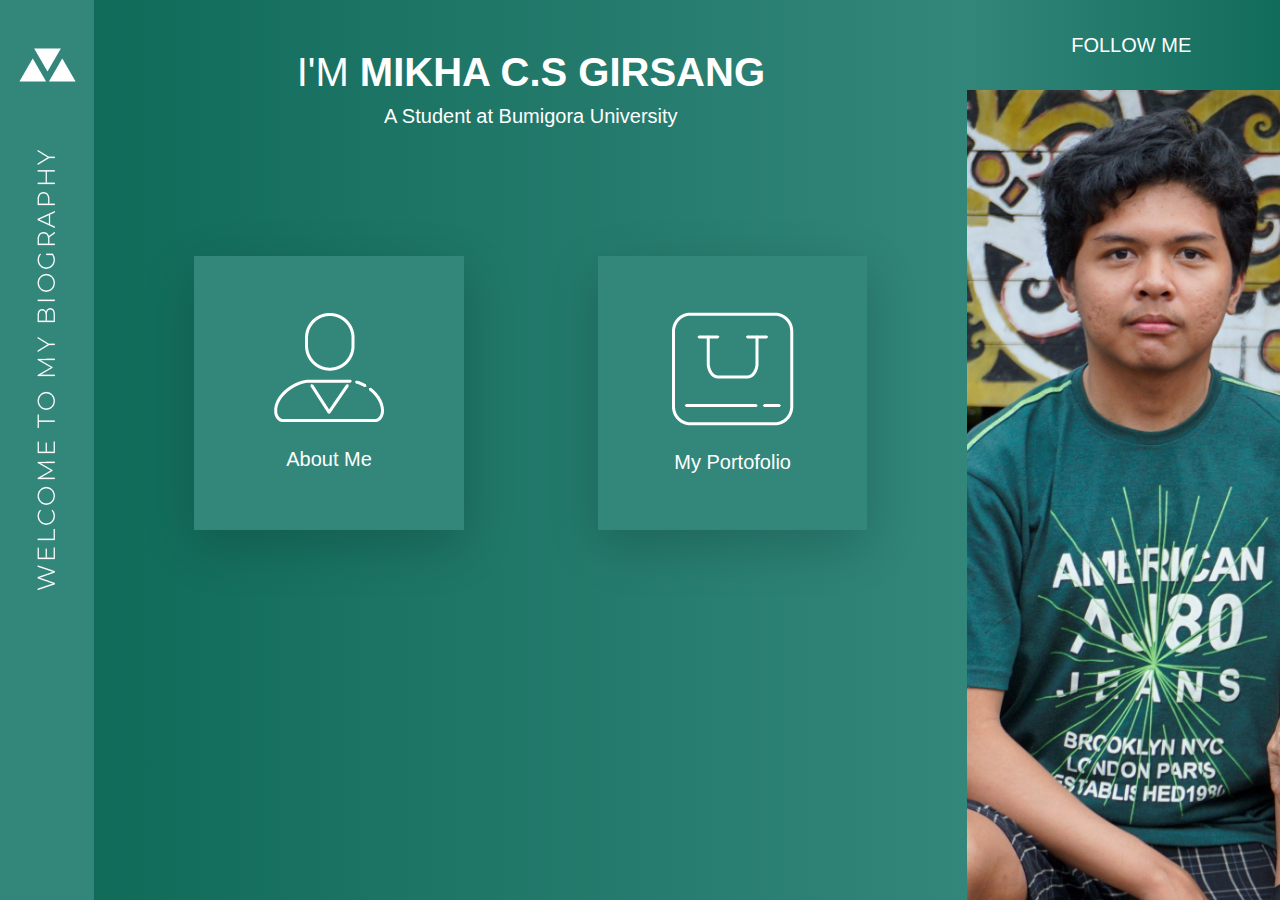
==== index.html @ 42204ad2 "file web" ====
<!DOCTYPE html>
<html lang="en">
<head>
    <meta charset="UTF-8">
    <title>Landing Page</title>
    <link rel="stylesheet" href="assets/css/bootstrap.min.css">
    <link rel="stylesheet" href="style.css">
</head>
<body>
    <main>
        <div class="row text-white containerdiv">
            <div class="col-1 welcome text-center shadow-lg">
                <img src="./images/icon/4Asset%202.png" class="pt-5 pl-3" alt="">
                <img src="./images/icon/Asset%206.png" class="mt-3 pt-5 pl-3" alt="">
            </div>
            <div class="col-8 text-center p-5 background">
                <h1>
                    I'M <b>MIKHA C.S GIRSANG</b>
                </h1>
                <h3 class="subtitle">
                    A Student at Bumigora University
                </h3>
                <br>
                <div class="row pt-5 mt-5">
                    <div class="col-lg-4 menubtn pt-2 shadow-lg container-fluid">
                        <a href="about.html" class="text-white"><div class="alignbtn p-5">
                            <img src="./images/icon/Asset%202.png" class="mb-4" alt="">
                            <br>
                            <h3 class="menutext">
                                About Me
                            </h3>
                        </div>
                        </a>
                    </div>
                    <div class="col-lg-4 menubtn pt-2 shadow-lg container-fluid">
                        <a href="portofolio.html" class="text-white"><div class="alignbtn p-5">
                            <img src="./images/icon/Asset%201.png" class="mb-4" alt="">
                            <br>
                            <h3 class="menutext">
                                My Portofolio
                            </h3>
                        </div>
                            <a/>
                    </div>
                </div>
            </div>
            <div class="col-3 container-fluid px-0 parentcontainerprofilepic" style="position: relative">
                <div class="position-absolute follow text-center" style="font-size: 20px">
                    FOLLOW ME
                </div>
                <div class="innerdivpic text-center">
                    <a href="https://github.com/MikhaGirsang" target="_blank"><img src="./images/icon/Github.png" class="icon m-3" alt=""></a>
                    <a href="http://mikhagirsang.my.id/" target="_blank"><img src="./images/icon/Web.png" class="icon m-3" alt=""></a>
                    <a href="https://www.instagram.com/mikha_girsang/" target="_blank"><img src="./images/icon/Instagram.png" class="icon m-3" alt=""></a>
                </div>
                <img src="./images/profilepic3.JPG" class="img-fluid profilepic" alt="">
            </div>
        </div>
    </main>
    <footer>

    </footer>

<script src="https://code.jquery.com/jquery-3.5.1.slim.min.js" integrity="sha384-DfXdz2htPH0lsSSs5nCTpuj/zy4C+OGpamoFVy38MVBnE+IbbVYUew+OrCXaRkfj" crossorigin="anonymous"></script>
<script src="https://cdn.jsdelivr.net/npm/bootstrap@4.5.3/dist/js/bootstrap.bundle.min.js" integrity="sha384-ho+j7jyWK8fNQe+A12Hb8AhRq26LrZ/JpcUGGOn+Y7RsweNrtN/tE3MoK7ZeZDyx" crossorigin="anonymous"></script>

</body>
</html>
---- style.css ----
body, html{
    padding: 0;
    margin: 0;
    font-family: Montserrat, sans-serif;
    height: 100vh;
    width: 100vw;
    background-image: linear-gradient(to left, #32867a, #106b59);
}

.containerdiv{
    height: 100vh;
}

.welcome{
    background-color: #32867a;
}

.subtitle{
    font-size: 20px;
    font-style: normal;
}

.background{
    background-image: linear-gradient(to left, #32867a, #106b59);
}

.menubtn{
    background-color: #32867a;
    transition: 0.3s;
}

.menubtn:hover{
    background-color: #2ecc71;
}

.alignbtn{
    vertical-align: center;
}

.parentcontainerprofilepic{
    max-height: 100%;
    max-width: 100%;
}

.profilepic{
    object-fit: cover;
    height: 100vh;
}

.innerdivpic{
    opacity: 0;
    position: absolute;
    height: 100%;
    width: 100%;
    transition: 0.3s;
    display: inline-flex;
    justify-content: center;
    align-items: center;
}

.innerdivpic:hover{
    opacity: 50%;
    background-color: #000000;
    position: absolute;
    height: 100%;
    width: 100%;
}

.menutext{
    font-size: 20px;
}

.icon{
    width: 50px;
}

.follow{
    background-image: linear-gradient(to right, #32867a, #106b59);
    width: 100%;
    height: 10%;
    display: inline-flex;
    justify-content: center;
    align-items: center;
}

.desc{
    display: block;
    justify-content: center;
    align-items: center;
}

.judulpendidikan{
    font-size: 20px;
}

.namasekolah{
    font-size: 15px;
}

.namalokasi{
    font-size: 12px;
}
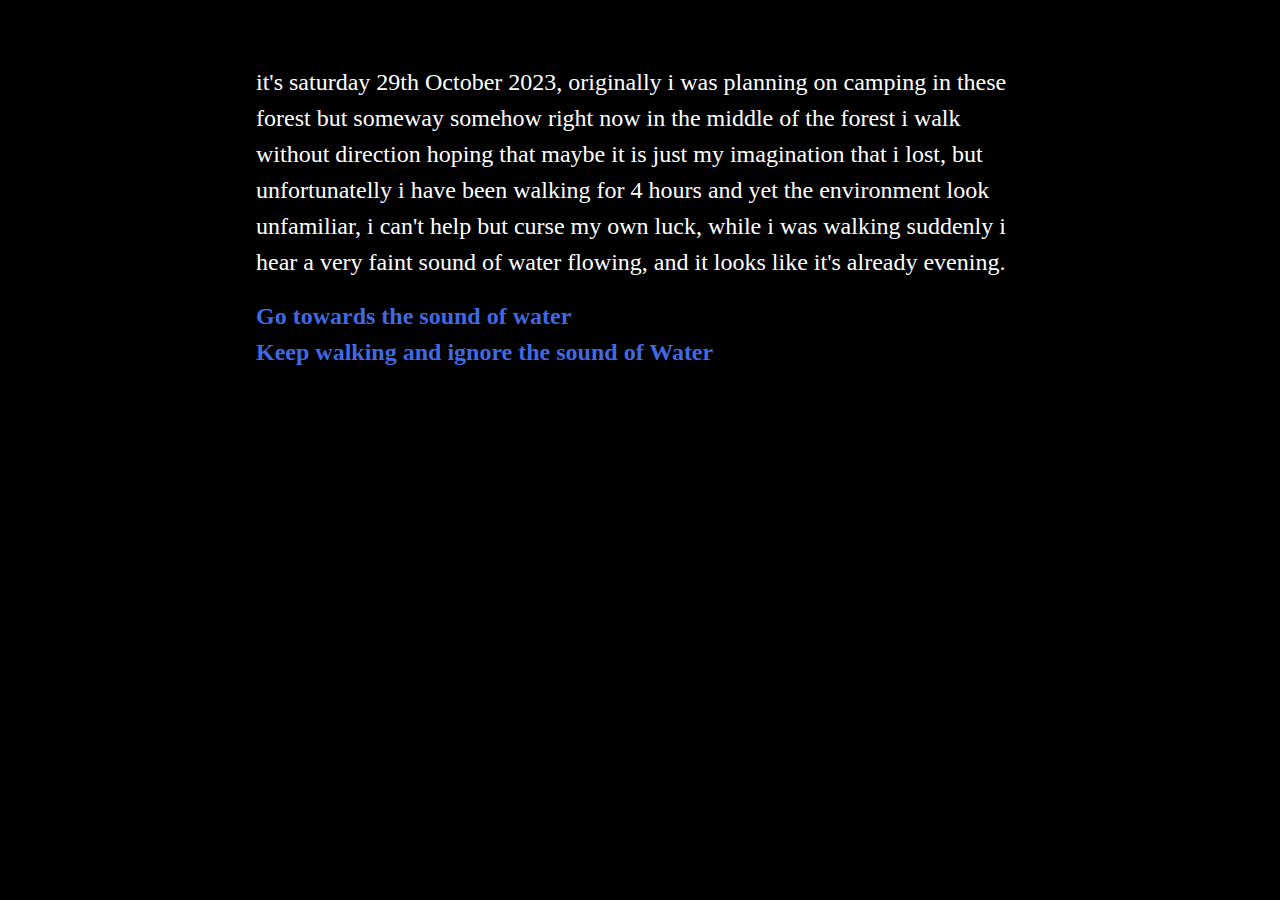
==== commit 7487f3d8: "Update index.html" ====
--- a/index.html
+++ b/index.html
@@ -1,68 +1,62 @@
 <!DOCTYPE html>
-<html lang="en">
+<html>
 <head>
-    <meta charset="UTF-8">
-    <title>Landing Page</title>
-    <link rel="stylesheet" href="assets/css/bootstrap.min.css">
-    <link rel="stylesheet" href="style.css">
+<meta charset="utf-8">
+<meta content="width=device-width, initial-scale=1" name="viewport">
+<title>Story Test 1</title>
+<style title="Twine CSS">@keyframes appear{0%{opacity:0}to{opacity:1}}@keyframes fade-in-out{0%,to{opacity:0}50%{opacity:1}}@keyframes rumble{25%{top:-0.1em}75%{top:0.1em}0%,to{top:0px}}@keyframes shudder{25%{left:0.1em}75%{left:-0.1em}0%,to{left:0px}}@keyframes buoy{25%{top:0.25em}75%{top:-0.25em}0%,to{top:0px}}@keyframes sway{25%{left:0.25em}75%{left:-0.25em}0%,to{left:0px}}@keyframes pulse{0%{transform:scale(0, 0)}20%{transform:scale(1.2, 1.2)}40%{transform:scale(0.9, 0.9)}60%{transform:scale(1.05, 1.05)}80%{transform:scale(0.925, 0.925)}to{transform:scale(1, 1)}}@keyframes zoom-in{0%{transform:scale(0, 0)}to{transform:scale(1, 1)}}@keyframes shudder-in{0%, to{transform:translateX(0em)}5%, 25%, 45%{transform:translateX(-1em)}15%, 35%, 55%{transform:translateX(1em)}65%{transform:translateX(-0.6em)}75%{transform:translateX(0.6em)}85%{transform:translateX(-0.2em)}95%{transform:translateX(0.2em)}}@keyframes rumble-in{0%, to{transform:translateY(0em)}5%, 25%, 45%{transform:translateY(-1em)}15%, 35%, 55%{transform:translateY(1em)}65%{transform:translateY(-0.6em)}75%{transform:translateY(0.6em)}85%{transform:translateY(-0.2em)}95%{transform:translateY(0.2em)}}@keyframes fidget{0%, 8.1%, 82.1%, 31.1%, 38.1%, 44.1%, 40.1%, 47.1%, 74.1%, 16.1%, 27.1%, 72.1%, 24.1%, 95.1%, 6.1%, 36.1%, 20.1%, 4.1%, 91.1%, 14.1%, 87.1%, to{left:0px;top:0px}8%, 82%, 31%, 38%, 44%{left:-1px}40%, 47%, 74%, 16%, 27%{left:1px}72%, 24%, 95%, 6%, 36%{top:-1px}20%, 4%, 91%, 14%, 87%{top:1px}}@keyframes slide-right{0%{transform:translateX(-100vw)}}@keyframes slide-left{0%{transform:translateX(100vw)}}@keyframes slide-up{0%{transform:translateY(100vh)}}@keyframes slide-down{0%{transform:translateY(-100vh)}}@keyframes fade-right{0%{opacity:0;transform:translateX(-1em)}to{opacity:1}}@keyframes fade-left{0%{opacity:0;transform:translateX(1em)}to{opacity:1}}@keyframes fade-up{0%{opacity:0;transform:translateY(1em)}to{opacity:1}}@keyframes fade-down{0%{opacity:0;transform:translateY(-1em)}to{opacity:1}}@keyframes flicker{0%,29%,31%,63%,65%,77%,79%,86%,88%,91%,93%{opacity:0}30%{opacity:0.2}64%{opacity:0.4}78%{opacity:0.6}87%{opacity:0.8}92%, to{opacity:1}}@keyframes blur{0%{filter:blur(2rem);opacity:0}25%{opacity:1}to{filter:blur(0rem);opacity:1}}.dom-debug-mode tw-story,.dom-debug-mode tw-passage,.dom-debug-mode tw-sidebar,.dom-debug-mode tw-include,.dom-debug-mode tw-hook,.dom-debug-mode tw-expression,.dom-debug-mode tw-link,.dom-debug-mode tw-dialog,.dom-debug-mode tw-columns,.dom-debug-mode tw-column,.dom-debug-mode tw-align{outline:1px solid #f5a3da;min-height:32px;display:block !important}.dom-debug-mode tw-story::before,.dom-debug-mode tw-passage::before,.dom-debug-mode tw-sidebar::before,.dom-debug-mode tw-include::before,.dom-debug-mode tw-hook::before,.dom-debug-mode tw-expression::before,.dom-debug-mode tw-link::before,.dom-debug-mode tw-dialog::before,.dom-debug-mode tw-columns::before,.dom-debug-mode tw-column::before,.dom-debug-mode tw-align::before{position:absolute;top:0;left:0;height:16px;background-color:#f5a3da;color:black;font-size:16px;font-weight:normal;font-style:normal;font-family:monospace;display:inline-block;line-height:100%;white-space:pre;z-index:999997}.dom-debug-mode tw-story:hover,.dom-debug-mode tw-passage:hover,.dom-debug-mode tw-sidebar:hover,.dom-debug-mode tw-include:hover,.dom-debug-mode tw-hook:hover,.dom-debug-mode tw-expression:hover,.dom-debug-mode tw-link:hover,.dom-debug-mode tw-dialog:hover,.dom-debug-mode tw-columns:hover,.dom-debug-mode tw-column:hover,.dom-debug-mode tw-align:hover{outline:1px solid #fc9}.dom-debug-mode tw-story:hover::before,.dom-debug-mode tw-passage:hover::before,.dom-debug-mode tw-sidebar:hover::before,.dom-debug-mode tw-include:hover::before,.dom-debug-mode tw-hook:hover::before,.dom-debug-mode tw-expression:hover::before,.dom-debug-mode tw-link:hover::before,.dom-debug-mode tw-dialog:hover::before,.dom-debug-mode tw-columns:hover::before,.dom-debug-mode tw-column:hover::before,.dom-debug-mode tw-align:hover::before{background-color:#fc9;transition:background-color 1s}.dom-debug-mode tw-passage,.dom-debug-mode tw-include,.dom-debug-mode tw-hook,.dom-debug-mode tw-expression,.dom-debug-mode tw-link,.dom-debug-mode tw-dialog,.dom-debug-mode tw-columns,.dom-debug-mode tw-column,.dom-debug-mode tw-align{padding:1em;margin:0}.dom-debug-mode tw-story::before{content:'<tw-story tags="' attr(tags) '">'}.dom-debug-mode tw-passage::before{top:-16px;content:'<tw-passage tags="' attr(tags) '">'}.dom-debug-mode tw-sidebar::before{top:-16px;content:"<tw-sidebar>"}.dom-debug-mode tw-hook::before{content:'<tw-hook name="' attr(name) '">'}.dom-debug-mode tw-expression::before{content:'<tw-expression name="' attr(name) '">'}.dom-debug-mode tw-link::before{content:'<tw-link name="' attr(name) '">'}.dom-debug-mode tw-dialog::before{content:"<tw-dialog>"}.dom-debug-mode tw-columns::before{content:"<tw-columns>"}.dom-debug-mode tw-column::before{content:"<tw-column>"}.dom-debug-mode tw-align::before{content:"<tw-align>"}.dom-debug-mode tw-include::before{content:'<tw-include type="' attr(type) '" title="' attr(title) '">'}.debug-mode tw-expression{display:inline-block !important}.debug-mode tw-expression[type=variable]::after{font-size:0.8rem;padding-left:0.2rem;padding-right:0.2rem;vertical-align:top;content:"$" attr(name)}.debug-mode tw-expression[type=tempVariable]::after{font-size:0.8rem;padding-left:0.2rem;padding-right:0.2rem;vertical-align:top;content:"_" attr(name)}.debug-mode tw-expression[return=boolean]{background-color:rgba(179,179,179,0.2)}.debug-mode tw-expression[return=array]{background-color:rgba(255,102,102,0.2)}.debug-mode tw-expression[return=dataset]{background-color:rgba(255,128,0,0.2)}.debug-mode tw-expression[return=number]{background-color:rgba(255,179,102,0.2)}.debug-mode tw-expression[return=datamap]{background-color:rgba(255,255,102,0.2)}.debug-mode tw-expression[return=changer]{background-color:rgba(179,255,102,0.2)}.debug-mode tw-expression[return=lambda]{background-color:rgba(102,255,102,0.2)}.debug-mode tw-expression[return=hookname]{background-color:rgba(102,255,204,0.2)}.debug-mode tw-expression[return=string]{background-color:rgba(102,255,255,0.2)}.debug-mode tw-expression[return=datatype]{background-color:rgba(102,153,255,0.2)}.debug-mode tw-expression[return=gradient],.debug-mode tw-expression[return=colour]{background-color:rgba(204,102,255,0.2)}.debug-mode tw-expression[return=instant],.debug-mode tw-expression[return=macro]{background-color:rgba(240,117,199,0.2)}.debug-mode tw-expression[return=command]{background-color:rgba(153,153,255,0.2)}.debug-mode tw-expression.false{background-color:rgba(255,0,0,0.2) !important}.debug-mode tw-expression[type=macro]::before{content:"(" attr(name) ":)";padding:0 0.5rem;font-size:1rem;vertical-align:middle;line-height:normal;background-color:inherit;border:1px solid rgba(255,255,255,0.5)}.debug-mode tw-hook{background-color:rgba(0,85,255,0.1) !important}.debug-mode tw-hook::before{font-size:0.8rem;padding-left:0.2rem;padding-right:0.2rem;vertical-align:top;content:"["}.debug-mode tw-hook::after{font-size:0.8rem;padding-left:0.2rem;padding-right:0.2rem;vertical-align:top;content:"]"}.debug-mode tw-hook[name]::after{font-size:0.8rem;padding-left:0.2rem;padding-right:0.2rem;vertical-align:top;content:"]<" attr(name) "|"}.debug-mode tw-pseudo-hook{background-color:rgba(255,170,0,0.1) !important}.debug-mode tw-collapsed::before{font-size:0.8rem;padding-left:0.2rem;padding-right:0.2rem;vertical-align:top;content:"{"}.debug-mode tw-collapsed::after{font-size:0.8rem;padding-left:0.2rem;padding-right:0.2rem;vertical-align:top;content:"}"}.debug-mode tw-verbatim::before,.debug-mode tw-verbatim::after{font-size:0.8rem;padding-left:0.2rem;padding-right:0.2rem;vertical-align:top;content:"`"}.debug-mode tw-align[style*="text-align: center"]{background:linear-gradient(to right, rgba(255,204,189,0) 0%, rgba(255,204,189,0.25) 50%, rgba(255,204,189,0) 100%)}.debug-mode tw-align[style*="text-align: left"]{background:linear-gradient(to right, rgba(255,204,189,0.25) 0%, rgba(255,204,189,0) 100%)}.debug-mode tw-align[style*="text-align: right"]{background:linear-gradient(to right, rgba(255,204,189,0) 0%, rgba(255,204,189,0.25) 100%)}.debug-mode tw-column{background-color:rgba(189,228,255,0.2)}.debug-mode tw-enchantment{animation:enchantment 0.5s infinite;border:1px solid}.debug-mode tw-link::after,.debug-mode tw-broken-link::after{font-size:0.8rem;padding-left:0.2rem;padding-right:0.2rem;vertical-align:top;content:attr(passage-name)}.debug-mode tw-include{background-color:rgba(204,128,51,0.1)}.debug-mode tw-include::before{font-size:0.8rem;padding-left:0.2rem;padding-right:0.2rem;vertical-align:top;content:attr(type) ' "' attr(title) '"'}@keyframes enchantment{0%,to{border-color:#ffb366}50%{border-color:#6fc}}tw-debugger{position:fixed;box-sizing:border-box;bottom:0;right:0;z-index:999999;min-width:10em;min-height:1em;padding:0em 0.5em 0.5em 1em;font-size:1.25em;font-family:sans-serif;color:#000;border-left:solid #000 2px;border-top:solid #000 2px;border-top-left-radius:.5em;background:#fff;opacity:1}tw-debugger select{margin-right:1em;width:12em}tw-debugger button{border-radius:3px;border:solid #999 1px;margin:auto 4px;background-color:#fff;font-size:inherit;color:#000}tw-debugger button.enabled{background-color:#eee;box-shadow:inset #ddd 3px 5px 0.5em}tw-debugger .panel{display:-ms-flexbox;display:flex;-ms-flex-direction:column;flex-direction:column;position:absolute;bottom:100%;left:-2px;right:0;padding:1em;max-height:40vh;overflow-y:scroll;overflow-x:hidden;z-index:999998;background:#fff;border:inherit;border-bottom:solid #999 2px;border-top-left-radius:.5em;border-bottom-left-radius:.5em;font-size:0.8em}tw-debugger .panel:empty,tw-debugger .panel[hidden]{display:none}tw-debugger .panel-source,tw-debugger .panel-row-source{font-family:monospace;overflow-x:scroll;white-space:pre;-ms-flex-preferred-size:100%;flex-basis:100%}tw-debugger .panel-row-source{margin:5px 0}tw-debugger .panel-rows{width:100%;overflow-x:scroll}tw-debugger .panel-rows>*{display:table-row}tw-debugger .panel-rows>div:nth-of-type(2n){background:#EEE}tw-debugger .panel-row-buttons{text-align:right}tw-debugger .panel-variables .panel-rows:empty::before{content:"~ No variables ~";font-style:italic;color:#888;text-align:center}tw-debugger .panel-enchantments .panel-rows:empty::before{content:"~ No enchantments ~";font-style:italic;color:#888;text-align:center}tw-debugger .panel-errors .panel-rows:empty::before{content:"~ No errors... for now. ~";font-style:italic;color:#888;text-align:center}tw-debugger .panel-rows:empty+.panel-variables-bottom{display:none}tw-debugger .panel-storylets:not(.panel-exclusive) .storylet-exclusive,tw-debugger .panel-storylets:not(.panel-urgent) .storylet-urgent{display:none}tw-debugger .panel-variables-bottom{padding-top:5px}tw-debugger .enchantment-row{min-height:1.5em}tw-debugger .variable-path{opacity:0.4}tw-debugger .temporary-variable-scope,tw-debugger .enchantment-local{font-family:sans-serif;font-weight:normal;opacity:0.8;font-size:0.75em}tw-debugger .temporary-variable-scope:not(:empty)::before,tw-debugger .enchantment-local:not(:empty)::before{content:" in "}tw-debugger .variable-name,tw-debugger .enchantment-name{font-family:monospace;font-weight:bold}tw-debugger .variable-type{color:#444;font-weight:normal;text-overflow:ellipsis;overflow:hidden;max-width:10em}tw-debugger .error-row{display:table-row;background-color:rgba(230,101,204,0.3)}tw-debugger .error-row:nth-of-type(2n){background-color:rgba(237,145,219,0.3)}tw-debugger .error-row>*{display:table-cell;padding:0.25em 0.5em}tw-debugger .error-row .error-message{cursor:help}tw-debugger .error-row .error-passage{color:#444}tw-debugger .storylet-row{background-color:rgba(201,233,222,0.3)}tw-debugger .storylet-row:nth-child(2n){background-color:rgba(128,203,178,0.3)}tw-debugger .storylet-row.storylet-closed{font-style:italic;opacity:0.4;background-color:rgba(217,217,217,0.3)}tw-debugger .storylet-row.storylet-closed:nth-child(2n){background-color:rgba(166,166,166,0.3)}.storylet-error tw-debugger .storylet-row{background-color:rgba(230,101,204,0.3)}.storylet-error tw-debugger .storylet-row:nth-child(2n){background-color:rgba(237,145,219,0.3)}tw-debugger .storylet-row .storylet-name,tw-debugger .storylet-row .storylet-value{display:inline-block;width:50%}tw-debugger .tabs{padding-bottom:0.5em}tw-debugger .tab{border-radius:0px 0px 0.5em 0.5em;border-top:none}tw-debugger .resizer{position:absolute;height:3em;border-left:2px solid #ccc;border-right:2px solid #ccc;top:10px;left:4px;width:8px;cursor:ew-resize}tw-dialog{z-index:999997;border:#fff solid 2px;padding:2em;color:#fff;background-color:#000;display:block}@media (min-width: 576px){tw-dialog{max-width:50vw}}tw-dialog input[type=text]{font-size:inherit;width:100%}tw-dialog-links{text-align:right;display:-ms-flexbox;display:flex;-ms-flex-pack:end;justify-content:flex-end}tw-backdrop{z-index:999996;position:fixed;top:0;left:0;right:0;bottom:0;background-color:rgba(0,0,0,0.8);display:-ms-flexbox;display:flex;-ms-flex-align:center;align-items:center;-ms-flex-pack:center;justify-content:center}tw-backdrop ~ tw-backdrop{display:none}tw-link,.link,tw-icon,.enchantment-clickblock{cursor:pointer}tw-link,.enchantment-link{color:#4169E1;font-weight:bold;text-decoration:none;transition:color 0.2s ease-in-out}tw-passage [style^="color"] tw-link:not(:hover),tw-passage [style*=" color"] tw-link:not(:hover),tw-passage [style^="color"][hover="true"] tw-link:hover,tw-passage [style*=" color"][hover="true"] tw-link:hover,tw-passage [style^="color"] .enchantment-link:not(:hover),tw-passage [style*=" color"] .enchantment-link:not(:hover),tw-passage [style^="color"][hover="true"] .enchantment-link:hover,tw-passage [style*=" color"][hover="true"] .enchantment-link:hover{color:inherit}tw-link:hover,.enchantment-link:hover{color:#00bfff}tw-link:active,.enchantment-link:active{color:#DD4B39}.visited{color:#6941e1}tw-passage [style^="color"] .visited:not(:hover),tw-passage [style*=" color"] .visited:not(:hover),tw-passage [style^="color"][hover="true"] .visited:hover,tw-passage [style*=" color"][hover="true"] .visited:hover{color:inherit}.visited:hover{color:#E3E}tw-broken-link{color:#993333;border-bottom:2px solid #993333;cursor:not-allowed}tw-passage [style^="color"] tw-broken-link:not(:hover),tw-passage [style*=" color"] tw-broken-link:not(:hover),tw-passage [style^="color"][hover="true"] tw-broken-link:hover,tw-passage [style*=" color"][hover="true"] tw-broken-link:hover{color:inherit}.enchantment-mouseover{border-bottom:2px dashed #999}.enchantment-mouseout{border:rgba(64,149,191,0.6) 1px solid}.enchantment-mouseout:hover{background-color:rgba(175,197,207,0.75);border:transparent 1px solid;border-radius:0.2em}.enchantment-clickblock{width:100%;height:100%;display:block}.enchantment-clickblock>:not(tw-enchantment)::after{content:"";width:100%;height:100%;top:0;left:0;display:block;box-sizing:border-box;position:absolute;pointer-events:none;color:rgba(65,105,225,0.5);transition:color 0.2s ease-in-out}.enchantment-clickblock>:not(tw-enchantment):hover::after{color:rgba(0,191,255,0.5)}.enchantment-clickblock>:not(tw-enchantment):active::after{color:rgba(222,78,59,0.5)}.enchantment-clickblock>:not(tw-enchantment)::after{box-shadow:inset 0 0 0 0.5vmax}.enchantment-clickblock>tw-passage::after,.enchantment-clickblock>tw-sidebar::after{box-shadow:0 0 0 0.5vmax}.enchantment-mouseoverblock>:not(tw-enchantment)::after{content:"";width:100%;height:100%;top:0;left:0;display:block;box-sizing:border-box;position:absolute;pointer-events:none;border:2px dashed #999}.enchantment-mouseoutblock>:not(tw-enchantment)::after{content:"";width:100%;height:100%;top:0;left:0;display:block;box-sizing:border-box;position:absolute;pointer-events:none;border:rgba(64,149,191,0.6) 2px solid}.enchantment-mouseoutblock:hover>:not(tw-enchantment)::after{content:"";width:100%;height:100%;top:0;left:0;display:block;box-sizing:border-box;position:absolute;pointer-events:none;background-color:rgba(175,197,207,0.75);border:transparent 2px solid;border-radius:0.2em}tw-link.enchantment-button,.enchantment-link.enchantment-button,.enchantment-button:not(.enchantment-link) tw-link,.enchantment-button:not(.enchantment-link) .enchantment-link{border-radius:16px;border-style:solid;border-width:2px;text-align:center;padding:0px 8px;display:block}tw-dialog-links{padding-top:1.5em}tw-dialog-links tw-link{border-radius:16px;border-style:solid;border-width:2px;text-align:center;padding:0px 8px;display:block;display:inline-block}html{margin:0;height:100%;overflow-x:hidden}*,:before,:after{position:relative;box-sizing:inherit}body{margin:0;height:100%}tw-storydata{display:none}tw-story{display:-ms-flexbox;display:flex;-ms-flex-direction:column;flex-direction:column;font:100% Georgia, serif;box-sizing:border-box;width:100%;min-height:100%;font-size:1.5em;line-height:1.5em;padding:5% 5%;overflow:hidden;background-color:#000;color:#fff}tw-story [style*=content-box] *{box-sizing:border-box}@media (min-width: 576px){tw-story{padding:5% 20%}}tw-story tw-consecutive-br{display:block;height:1.6ex;visibility:hidden}tw-story select{background-color:transparent;font:inherit;border-style:solid;padding:2px}tw-story select:not([disabled]){color:inherit}tw-story textarea{resize:none;background-color:transparent;font:inherit;color:inherit;border-style:none;padding:2px}tw-story input[type=checkbox]{transform:scale(1.5);margin:0 0.5em}tw-story tw-noscript{animation:appear 0.8s}tw-passage{display:block}tw-sidebar{text-align:center;display:-ms-flexbox;display:flex;-ms-flex-pack:justify;justify-content:space-between}@media (min-width: 576px){tw-sidebar{left:-5em;width:3em;position:absolute;-ms-flex-direction:column;flex-direction:column}}tw-icon{display:inline-block;margin:0.5em 0;font-size:66px;font-family:"Verdana",sans-serif}tw-icon[alt]{opacity:0.2}tw-icon[alt]:hover{opacity:0.4}tw-icon[data-label]::after{font-weight:bold;content:attr(data-label);font-size:20px;bottom:-20px;left:-50%;white-space:nowrap}tw-meter{display:block}tw-hook:empty,tw-expression:empty{display:none}tw-error{display:inline-block;border-radius:0.2em;padding:0.2em;font-size:1rem;cursor:help;white-space:pre-wrap}tw-error.error{background-color:rgba(223,58,190,0.6);color:#fff}tw-error.warning{background-color:rgba(223,140,58,0.6);color:#fff;display:none}.debug-mode tw-error.warning{display:inline}tw-error-explanation{display:block;font-size:0.8rem;line-height:1rem}tw-open-button,tw-folddown{cursor:pointer;line-height:0em;border-radius:1px;border:1px solid black;font-size:0.8rem;margin:0 0.4rem;padding:2px;white-space:pre}tw-folddown::after{content:"\25b6"}tw-folddown.open::after{content:"\25bc"}tw-open-button::after{content:"Open"}tw-notifier{border-radius:0.2em;padding:0.2em;font-size:1rem;background-color:rgba(223,182,58,0.4);display:none}.debug-mode tw-notifier{display:inline}tw-notifier::before{content:attr(message)}tw-colour{border:1px solid black;display:inline-block;width:1em;height:1em}h1{font-size:3em}h2{font-size:2.25em}h3{font-size:1.75em}h1,h2,h3,h4,h5,h6{line-height:1em;margin:0.3em 0 0.6em 0}pre{font-size:1rem;line-height:initial}small{font-size:70%}big{font-size:120%}mark{color:rgba(0,0,0,0.6);background-color:#ff9}ins{color:rgba(0,0,0,0.6);background-color:rgba(255,242,204,0.5);border-radius:0.5em;box-shadow:0em 0em 0.2em #ffe699;text-decoration:none}center{text-align:center;margin:0 auto;width:60%}blink{text-decoration:none;animation:fade-in-out 1s steps(1, end) infinite alternate}tw-align{display:block}tw-columns{display:-ms-flexbox;display:flex;-ms-flex-direction:row;flex-direction:row;-ms-flex-pack:justify;justify-content:space-between}.transition-in{animation:appear 0ms step-start}.transition-out{animation:appear 0ms step-end}[data-t8n^=dissolve].transition-in,[data-t8n=fade].transition-in{animation:appear .8s}[data-t8n^=dissolve].transition-out,[data-t8n=fade].transition-out{animation:appear .8s reverse}[data-t8n^=shudder].transition-in{display:inline-block !important;animation:shudder-in .8s}[data-t8n^=shudder].transition-out{display:inline-block !important;animation:shudder-in .8s reverse}[data-t8n^=rumble].transition-in{display:inline-block !important;animation:rumble-in .8s}[data-t8n^=rumble].transition-out{display:inline-block !important;animation:rumble-in .8s reverse}[data-t8n^=pulse].transition-in{animation:pulse .8s;display:inline-block !important}[data-t8n^=pulse].transition-out{animation:pulse .8s reverse;display:inline-block !important}[data-t8n^=zoom].transition-in{animation:zoom-in .8s;display:inline-block !important}[data-t8n^=zoom].transition-out{animation:zoom-in .8s reverse;display:inline-block !important}[data-t8n^=blur].transition-in{animation:blur .8s;display:inline-block !important}[data-t8n^=blur].transition-out{animation:blur .8s reverse;display:inline-block !important}[data-t8n^=slideleft].transition-in{animation:slide-left .8s;display:inline-block !important}[data-t8n^=slideleft].transition-out{animation:slide-right .8s reverse;display:inline-block !important}[data-t8n^=slideright].transition-in{animation:slide-right .8s;display:inline-block !important}[data-t8n^=slideright].transition-out{animation:slide-left .8s reverse;display:inline-block !important}[data-t8n^=slideup].transition-in{animation:slide-up .8s;display:inline-block !important}[data-t8n^=slideup].transition-out{animation:slide-down .8s reverse;display:inline-block !important}[data-t8n^=slidedown].transition-in{animation:slide-down .8s;display:inline-block !important}[data-t8n^=slidedown].transition-out{animation:slide-up .8s reverse;display:inline-block !important}[data-t8n^=fadeleft].transition-in{animation:fade-left .8s;display:inline-block !important}[data-t8n^=fadeleft].transition-out{animation:fade-right .8s reverse;display:inline-block !important}[data-t8n^=faderight].transition-in{animation:fade-right .8s;display:inline-block !important}[data-t8n^=faderight].transition-out{animation:fade-left .8s reverse;display:inline-block !important}[data-t8n^=fadeup].transition-in{animation:fade-up .8s;display:inline-block !important}[data-t8n^=fadeup].transition-out{animation:fade-down .8s reverse;display:inline-block !important}[data-t8n^=fadedown].transition-in{animation:fade-down .8s;display:inline-block !important}[data-t8n^=fadedown].transition-out{animation:fade-up .8s reverse;display:inline-block !important}[data-t8n^=flicker].transition-in{animation:flicker .8s}[data-t8n^=flicker].transition-out{animation:flicker .8s reverse}
+</style>
 </head>
 <body>
-    <main>
-        <div class="row text-white containerdiv">
-            <div class="col-1 welcome text-center shadow-lg">
-                <img src="./images/icon/4Asset%202.png" class="pt-5 pl-3" alt="">
-                <img src="./images/icon/Asset%206.png" class="mt-3 pt-5 pl-3" alt="">
-            </div>
-            <div class="col-8 text-center p-5 background">
-                <h1>
-                    I'M <b>MIKHA C.S GIRSANG</b>
-                </h1>
-                <h3 class="subtitle">
-                    A Student at Bumigora University
-                </h3>
-                <br>
-                <div class="row pt-5 mt-5">
-                    <div class="col-lg-4 menubtn pt-2 shadow-lg container-fluid">
-                        <a href="about.html" class="text-white"><div class="alignbtn p-5">
-                            <img src="./images/icon/Asset%202.png" class="mb-4" alt="">
-                            <br>
-                            <h3 class="menutext">
-                                About Me
-                            </h3>
-                        </div>
-                        </a>
-                    </div>
-                    <div class="col-lg-4 menubtn pt-2 shadow-lg container-fluid">
-                        <a href="portofolio.html" class="text-white"><div class="alignbtn p-5">
-                            <img src="./images/icon/Asset%201.png" class="mb-4" alt="">
-                            <br>
-                            <h3 class="menutext">
-                                My Portofolio
-                            </h3>
-                        </div>
-                            <a/>
-                    </div>
-                </div>
-            </div>
-            <div class="col-3 container-fluid px-0 parentcontainerprofilepic" style="position: relative">
-                <div class="position-absolute follow text-center" style="font-size: 20px">
-                    FOLLOW ME
-                </div>
-                <div class="innerdivpic text-center">
-                    <a href="https://github.com/MikhaGirsang" target="_blank"><img src="./images/icon/Github.png" class="icon m-3" alt=""></a>
-                    <a href="http://mikhagirsang.my.id/" target="_blank"><img src="./images/icon/Web.png" class="icon m-3" alt=""></a>
-                    <a href="https://www.instagram.com/mikha_girsang/" target="_blank"><img src="./images/icon/Instagram.png" class="icon m-3" alt=""></a>
-                </div>
-                <img src="./images/profilepic3.JPG" class="img-fluid profilepic" alt="">
-            </div>
-        </div>
-    </main>
-    <footer>
+<tw-story><noscript><tw-noscript>JavaScript needs to be enabled to play Story Test 1.</tw-noscript></noscript></tw-story>
+<tw-storydata name="Story Test 1" startnode="1" creator="Twine" creator-version="2.3.13" ifid="3AD3A171-4223-4FE5-B5B6-4FB4582D2C63" zoom="1" format="Harlowe" format-version="3.2.1" options="" hidden><style role="stylesheet" id="twine-user-stylesheet" type="text/twine-css"></style><script role="script" id="twine-user-script" type="text/twine-javascript"></script><tw-passagedata pid="1" name="Part I (Lost)" tags="" position="100,300" size="100,100">it&#39;s saturday 29th October 2023, originally i was planning on camping in these forest but someway somehow right now in the middle of the forest i walk without direction hoping that maybe it is just my imagination that i lost, but unfortunatelly i have been walking for 4 hours and yet the environment look unfamiliar, i can&#39;t help but curse my own luck, while i was walking  suddenly i hear a very faint sound of water flowing, and it looks like it&#39;s already evening.
 
-    </footer>
+[[Go towards the sound of water -&gt; water]]
+[[Keep walking and ignore the sound of Water -&gt; continue walking]]</tw-passagedata><tw-passagedata pid="2" name=" water" tags="" position="300,200" size="100,100">I decided to walk towards the sound of water, after a few minute of walking, a river is coming into view, the river is not too big and the water looks very clean, so that means i can take some of the water, boil it and reffil my water bottle, that was a good news.
 
-<script src="https://code.jquery.com/jquery-3.5.1.slim.min.js" integrity="sha384-DfXdz2htPH0lsSSs5nCTpuj/zy4C+OGpamoFVy38MVBnE+IbbVYUew+OrCXaRkfj" crossorigin="anonymous"></script>
-<script src="https://cdn.jsdelivr.net/npm/bootstrap@4.5.3/dist/js/bootstrap.bundle.min.js" integrity="sha384-ho+j7jyWK8fNQe+A12Hb8AhRq26LrZ/JpcUGGOn+Y7RsweNrtN/tE3MoK7ZeZDyx" crossorigin="anonymous"></script>
+i found a good place to set up a camp, it is almost night now, now i have to decide, do i want to make a bonfire or not?
+
+[[Make a bonfire -&gt; bonfire]]
+[[don&#39;t make a bonfire -&gt; without bonfire]]</tw-passagedata><tw-passagedata pid="3" name=" continue walking" tags="" position="300,400" size="100,100">i decided to ignore the sound of water and keep walking forward, i keep walking and walking and walking, until eventually i almost can&#39;t see anything because it&#39;s already dark, so i put my backpack down and prepare to set up my tent, but before i get the chace to do so, i suddenly hear a sound, a growling sound to be exact, i assume it was a wolf, i turn on my flashliht and pull out my survival knife, i keep my guard up, i scan my surrounding, i saw a pair of shining eyes in the distance and i know that my guess was correct, it is a wolf and is is eyeing me.
+
+the wolf slowly advance toward me while being cautious, i have two choice now, do i run or do i try to kill the wolf with my knife?
+
+[[Run away -&gt; Run]]
+[[Kill the wolf -&gt; Fight]]</tw-passagedata><tw-passagedata pid="4" name=" bonfire" tags="" position="500,100" size="100,100">alright, bonfire it is, with the bonfire lit, i can warm myself and i think it also useful to repel wild animals like wolves or cayote, i make myself a warm dinner using the bonfire, after i ate my dinner and drinking a lot of water, i go inside the tent and sleep right away, but in the middle of the night i woke up to the felling of my bladder complaining that i drank too much, so i got out of the tent and start my business, after i done doing my &quot;business&quot; and enter the tent, and i continue my sleep with no problem.
+
+[[Continue -&gt; wake up]]</tw-passagedata><tw-passagedata pid="5" name=" without bonfire" tags="" position="500,300" size="100,100">right, no bonfire it is, i make myself a warm dinner with my portable stove, after i ate my dinner and drinking a lot of water, i go inside the tent and sleep right away, but in the middle of the night i woke up to the felling of my bladder complaining that i drank too much, so i got out of the tent and start my business, after i done doing my &quot;business&quot; and enter the tent, while i am preparing to continue my sleep, i suddenly hear a growl, i assume it was a wolf, i take my flashlight, turn it on and pull out my survival knife, i got out of the tent,i keep my guard up, i scan my surrounding, i saw a pair of shining eyes in the distance and i know that my guess was correct, it is a wolf and it is eyeing me.
+
+i cant run because if i run, i will lose my camping gear, so i have no choice but to fight the wolf.
+
+[[Fight the Wolf -&gt; Fight]]</tw-passagedata><tw-passagedata pid="6" name=" Run" tags="" position="700,600" size="100,100">i start to run, as fast as i can, i look back and take a look, and as i thought, the wolf is chasing me, the wolf is starting to get close to me, so i decided to climb the nearest tree, i throw my backpack aside and start to climb with all i have, i managed to find a tree with a trunk big enough for me to sit on, after i climbed the tree and sit on the trunk, i look below and see the wolf try to rip my backpack apart, luckily it is a very strudy new edition backpack that i bought a couple weeks ago, so the wolf effort was in vain, as the wolf keep trying to open my backpack, i started to feel sleepy, it must be because of all the running, i try to stay awake but in the end i am too tired and fell asleep.
+
+[[Continue - Wake up on tree]]</tw-passagedata><tw-passagedata pid="7" name=" Fight" tags="" position="700,400" size="100,100">i started to run toward the wolf, the wolf also do the same, when we are close enough to each other, the wolf start to jump at me, luckily i saw that move from miles away, and start to dodge it, after the wolf missed and land on the ground, i saw an opening, so i jump at the wolf while it still recovering from the landing, and pin it to the ground with my body (it is not a big wolf), when i succesfully pin it to the ground, i start to stab its head over and over again, i feel my adrenaline is rushing through me, i keep stabing it&#39;s head until the wolf stop moving.
+
+eventually the wolf stop moving, i sit under a nearby tree trying to rest and cool down my adrenaline, not realizing that i started to drift off to sleep
+
+[[Continue -&gt; wake up under a tree]]</tw-passagedata><tw-passagedata pid="8" name=" wake up" tags="" position="800,200" size="100,100">i woke up while the sun still below the horizon feeling refreshed, because it is still early, i pack up my tent and make myself a warm breakfast with my portable stove, after an hour of packing and breakfast, the sun is already up, and i decided to continue my journey, i start walking to the direction i take yesterday, after a couple of hours of walking, suddenly i saw a village.
+
+[[Continue -&gt; saw a village]]</tw-passagedata><tw-passagedata pid="9" name=" saw a village" tags="" position="1100,400" size="100,100">(align:&quot;=&gt;&lt;=&quot;)+(box:&quot;=XXX=&quot;)[&#39;&#39;TO BE CONTINUED&#39;&#39;]</tw-passagedata><tw-passagedata pid="10" name="Continue - Wake up on tree" tags="" position="900,600" size="100,100">i wake up to the sound of bird singing, it looks like it&#39;s already morning, i find myself still sitting on the tree trunk, my neck and back ache so much, i look down below and see that the wolf is not there anymore, so i climb down, i check my backpack to make sure nothing is damage, and forunately my backpack is still fine and good, i started to strech because my neck and back is still hurt, after a litlle bit of strecth, i decided that it is time to continue my journey, i start walking to the direction i take yesterday, after a couple of hours of walking, suddenly i saw a village.
+
+[[Contine -&gt; saw a village]]</tw-passagedata><tw-passagedata pid="11" name=" wake up under a tree" tags="" position="900,400" size="100,100">i wake up to the sound of bird singing, it looks like it&#39;s already morning, i find myself still sitting under the tree, my neck and back ache so much, i look around and see that the body of the wolf is stil there, fortunately the blood only got on my hand and not on my clothes, so i just need a little bit of water from my water bottle to clean it up, after cleaning my hand, &#39;&#39;i pack up my things&#39;&#39; and decide to continue my journey, i start walking to the direction i take yesterday, after a couple of hours of walking, suddenly i saw a village.
+
+[[Continue -&gt; saw a village]]</tw-passagedata></tw-storydata>
+<script title="Twine engine code" data-main="harlowe">"use strict";var _slicedToArray=function(){return function(e,t){if(Array.isArray(e))return e;if(Symbol.iterator in Object(e))return function(e,t){var n=[],r=!0,i=!1,a=void 0;try{for(var o,s=e[Symbol.iterator]();!(r=(o=s.next()).done)&&(n.push(o.value),!t||n.length!==t);r=!0);}catch(e){i=!0,a=e}finally{try{!r&&s.return&&s.return()}finally{if(i)throw a}}return n}(e,t);throw new TypeError("Invalid attempt to destructure non-iterable instance")}}(),_typeof="function"==typeof Symbol&&"symbol"==typeof Symbol.iterator?function(e){return typeof e}:function(e){return e&&"function"==typeof Symbol&&e.constructor===Symbol&&e!==Symbol.prototype?"symbol":typeof e};function _defineProperty(e,t,n){return t in e?Object.defineProperty(e,t,{value:n,enumerable:!0,configurable:!0,writable:!0}):e[t]=n,e}function _toConsumableArray(e){if(Array.isArray(e)){for(var t=0,n=Array(e.length);t<e.length;t++)n[t]=e[t];return n}return Array.from(e)}!function(){
+/**
+ * @license almond 0.3.3 Copyright jQuery Foundation and other contributors.
+ * Released under MIT license, http://github.com/requirejs/almond/LICENSE
+ */var requirejs,require,define,root,factory;!function(e){var t,n,r,i,a={},o={},s={},c={},u=Object.prototype.hasOwnProperty,l=[].slice,p=/\.js$/;function f(e,t){return u.call(e,t)}function d(e,t){var n,r,i,a,o,c,u,l,f,d,h,y=t&&t.split("/"),m=s.map,g=m&&m["*"]||{};if(e){for(o=(e=e.split("/")).length-1,s.nodeIdCompat&&p.test(e[o])&&(e[o]=e[o].replace(p,"")),"."===e[0].charAt(0)&&y&&(e=y.slice(0,y.length-1).concat(e)),f=0;f<e.length;f++)if("."===(h=e[f]))e.splice(f,1),f-=1;else if(".."===h){if(0===f||1===f&&".."===e[2]||".."===e[f-1])continue;f>0&&(e.splice(f-1,2),f-=2)}e=e.join("/")}if((y||g)&&m){for(f=(n=e.split("/")).length;f>0;f-=1){if(r=n.slice(0,f).join("/"),y)for(d=y.length;d>0;d-=1)if((i=m[y.slice(0,d).join("/")])&&(i=i[r])){a=i,c=f;break}if(a)break;!u&&g&&g[r]&&(u=g[r],l=f)}!a&&u&&(a=u,c=l),a&&(n.splice(0,c,a),e=n.join("/"))}return e}function h(t,r){return function(){var i=l.call(arguments,0);return"string"!=typeof i[0]&&1===i.length&&i.push(null),n.apply(e,i.concat([t,r]))}}function y(e){return function(t){a[e]=t}}function m(n){if(f(o,n)){var r=o[n];delete o[n],c[n]=!0,t.apply(e,r)}if(!f(a,n)&&!f(c,n))throw new Error("No "+n);return a[n]}function g(e){var t,n=e?e.indexOf("!"):-1;return n>-1&&(t=e.substring(0,n),e=e.substring(n+1,e.length)),[t,e]}function v(e){return e?g(e):[]}r=function(e,t){var n,r,i=g(e),a=i[0],o=t[1];return e=i[1],a&&(n=m(a=d(a,o))),a?e=n&&n.normalize?n.normalize(e,(r=o,function(e){return d(e,r)})):d(e,o):(a=(i=g(e=d(e,o)))[0],e=i[1],a&&(n=m(a))),{f:a?a+"!"+e:e,n:e,pr:a,p:n}},i={require:function(e){return h(e)},exports:function(e){var t=a[e];return void 0!==t?t:a[e]={}},module:function(e){return{id:e,uri:"",exports:a[e],config:function(e){return function(){return s&&s.config&&s.config[e]||{}}}(e)}}},t=function(t,n,s,u){var l,p,d,g,b,w,T,S=[],x=void 0===s?"undefined":_typeof(s);if(w=v(u=u||t),"undefined"===x||"function"===x){for(n=!n.length&&s.length?["require","exports","module"]:n,b=0;b<n.length;b+=1)if("require"===(p=(g=r(n[b],w)).f))S[b]=i.require(t);else if("exports"===p)S[b]=i.exports(t),T=!0;else if("module"===p)l=S[b]=i.module(t);else if(f(a,p)||f(o,p)||f(c,p))S[b]=m(p);else{if(!g.p)throw new Error(t+" missing "+p);g.p.load(g.n,h(u,!0),y(p),{}),S[b]=a[p]}d=s?s.apply(a[t],S):void 0,t&&(l&&l.exports!==e&&l.exports!==a[t]?a[t]=l.exports:d===e&&T||(a[t]=d))}else t&&(a[t]=s)},requirejs=require=n=function(a,o,c,u,l){if("string"==typeof a)return i[a]?i[a](o):m(r(a,v(o)).f);if(!a.splice){if((s=a).deps&&n(s.deps,s.callback),!o)return;o.splice?(a=o,o=c,c=null):a=e}return o=o||function(){},"function"==typeof c&&(c=u,u=l),u?t(e,a,o,c):setTimeout(function(){t(e,a,o,c)},4),n},n.config=function(e){return n(e)},requirejs._defined=a,(define=function(e,t,n){if("string"!=typeof e)throw new Error("See almond README: incorrect module build, no module name");t.splice||(n=t,t=[]),f(a,e)||f(o,e)||(o[e]=[e,t,n])}).amd={jQuery:!0}}(),define("almond",function(){}),
+/*!
+ * https://github.com/paulmillr/es6-shim
+ * @license es6-shim Copyright 2013-2016 by Paul Miller (http://paulmillr.com)
+ *   and contributors,  MIT License
+ * es6-shim: v0.35.4
+ * see https://github.com/paulmillr/es6-shim/blob/0.35.3/LICENSE
+ * Details and documentation:
+ * https://github.com/paulmillr/es6-shim/
+ */
+root=this,factory=function(){var e,t,n=Function.call.bind(Function.apply),r=Function.call.bind(Function.call),i=Array.isArray,a=Object.keys,o=function(e){try{return e(),!1}catch(e){return!0}},s=function(e){try{return e()}catch(e){return!1}},c=(e=o,function(){return!n(e,this,arguments)}),u=!!Object.defineProperty&&!o(function(){return Object.defineProperty({},"x",{get:function(){}})}),l="foo"===function(){}.name,p=Function.call.bind(Array.prototype.forEach),f=Function.call.bind(Array.prototype.reduce),d=Function.call.bind(Array.prototype.filter),h=Function.call.bind(Array.prototype.some),y=function(e,t,n,r){!r&&t in e||(u?Object.defineProperty(e,t,{configurable:!0,enumerable:!1,writable:!0,value:n}):e[t]=n)},m=function(e,t,n){p(a(t),function(r){var i=t[r];y(e,r,i,!!n)})},g=Function.call.bind(Object.prototype.toString),v="function"==typeof/abc/?function(e){return"function"==typeof e&&"[object Function]"===g(e)}:function(e){return"function"==typeof e},b=function(e,t,n){if(!u)throw new TypeError("getters require true ES5 support");Object.defineProperty(e,t,{configurable:!0,enumerable:!1,get:n})},w=function(e,t,n){if(!u)throw new TypeError("getters require true ES5 support");var r=Object.getOwnPropertyDescriptor(e,t);Object.defineProperty(n,t,{configurable:r.configurable,enumerable:r.enumerable,get:function(){return e[t]},set:function(n){e[t]=n}})},T=function(e,t,n){if(u){var r=Object.getOwnPropertyDescriptor(e,t);r.value=n,Object.defineProperty(e,t,r)}else e[t]=n},S=function(e,t,n){u?Object.defineProperty(e,t,n):"value"in n&&(e[t]=n.value)},x=function(e,t){t&&v(t.toString)&&y(e,"toString",t.toString.bind(t),!0)},k=Object.create||function(e,t){var n=function(){};n.prototype=e;var r=new n;return void 0!==t&&a(t).forEach(function(e){S(r,e,t[e])}),r},O=function(e,t){return!!Object.setPrototypeOf&&s(function(){var n=function t(n){var r=new e(n);return Object.setPrototypeOf(r,t.prototype),r};return Object.setPrototypeOf(n,e),n.prototype=k(e.prototype,{constructor:{value:n}}),t(n)})},j=function(){if("undefined"!=typeof self)return self;if("undefined"!=typeof window)return window;if("undefined"!=typeof global)return global;throw new Error("unable to locate global object")}(),A=j.isFinite,C=Function.call.bind(String.prototype.indexOf),E=Function.apply.bind(Array.prototype.indexOf),_=Function.call.bind(Array.prototype.concat),N=Function.call.bind(String.prototype.slice),P=Function.call.bind(Array.prototype.push),I=Function.apply.bind(Array.prototype.push),M=Function.call.bind(Array.prototype.shift),D=Math.max,R=Math.min,L=Math.floor,q=Math.abs,F=Math.exp,V=Math.log,H=Math.sqrt,z=Function.call.bind(Object.prototype.hasOwnProperty),$=function(){},B=j.Map,W=B&&B.prototype.delete,U=B&&B.prototype.get,G=B&&B.prototype.has,X=B&&B.prototype.set,Y=j.Symbol||{},J=Y.species||"@@species",K=Number.isNaN||function(e){return e!=e},Z=Number.isFinite||function(e){return"number"==typeof e&&A(e)},Q=v(Math.sign)?Math.sign:function(e){var t=Number(e);return 0===t?t:K(t)?t:t<0?-1:1},ee=function(e){var t=Number(e);return t<-1||K(t)?NaN:0===t||t===1/0?t:-1===t?-1/0:1+t-1==0?t:t*(V(1+t)/(1+t-1))},te=function(e){return"[object Arguments]"===g(e)},ne=te(arguments)?te:function(e){return null!==e&&"object"===(void 0===e?"undefined":_typeof(e))&&"number"==typeof e.length&&e.length>=0&&"[object Array]"!==g(e)&&"[object Function]"===g(e.callee)},re=function(e){return null===e||"function"!=typeof e&&"object"!==(void 0===e?"undefined":_typeof(e))},ie=function(e){return"[object String]"===g(e)},ae=function(e){return"[object RegExp]"===g(e)},oe=function(e){return"function"==typeof j.Symbol&&"symbol"===(void 0===e?"undefined":_typeof(e))},se=function(e,t,n){var r=e[t];y(e,t,n,!0),x(e[t],r)},ce="function"==typeof Y&&"function"==typeof Y.for&&oe(Y()),ue=oe(Y.iterator)?Y.iterator:"_es6-shim iterator_";j.Set&&"function"==typeof(new j.Set)["@@iterator"]&&(ue="@@iterator"),j.Reflect||y(j,"Reflect",{},!0);var le,pe=j.Reflect,fe=String,de="undefined"!=typeof document&&document?document.all:null,he=null==de?function(e){return null==e}:function(e){return null==e&&e!==de},ye={Call:function(e,t){var r=arguments.length>2?arguments[2]:[];if(!ye.IsCallable(e))throw new TypeError(e+" is not a function");return n(e,t,r)},RequireObjectCoercible:function(e,t){if(he(e))throw new TypeError(t||"Cannot call method on "+e);return e},TypeIsObject:function(e){return null!=e&&!0!==e&&!1!==e&&("function"==typeof e||"object"===(void 0===e?"undefined":_typeof(e))||e===de)},ToObject:function(e,t){return Object(ye.RequireObjectCoercible(e,t))},IsCallable:v,IsConstructor:function(e){return ye.IsCallable(e)},ToInt32:function(e){return ye.ToNumber(e)>>0},ToUint32:function(e){return ye.ToNumber(e)>>>0},ToNumber:function(e){if("[object Symbol]"===g(e))throw new TypeError("Cannot convert a Symbol value to a number");return+e},ToInteger:function(e){var t=ye.ToNumber(e);return K(t)?0:0!==t&&Z(t)?(t>0?1:-1)*L(q(t)):t},ToLength:function(e){var t=ye.ToInteger(e);return t<=0?0:t>Number.MAX_SAFE_INTEGER?Number.MAX_SAFE_INTEGER:t},SameValue:function(e,t){return e===t?0!==e||1/e==1/t:K(e)&&K(t)},SameValueZero:function(e,t){return e===t||K(e)&&K(t)},IsIterable:function(e){return ye.TypeIsObject(e)&&(void 0!==e[ue]||ne(e))},GetIterator:function(e){if(ne(e))return new t(e,"value");var n=ye.GetMethod(e,ue);if(!ye.IsCallable(n))throw new TypeError("value is not an iterable");var r=ye.Call(n,e);if(!ye.TypeIsObject(r))throw new TypeError("bad iterator");return r},GetMethod:function(e,t){var n=ye.ToObject(e)[t];if(!he(n)){if(!ye.IsCallable(n))throw new TypeError("Method not callable: "+t);return n}},IteratorComplete:function(e){return!!e.done},IteratorClose:function(e,t){var n=ye.GetMethod(e,"return");if(void 0!==n){var r,i;try{r=ye.Call(n,e)}catch(e){i=e}if(!t){if(i)throw i;if(!ye.TypeIsObject(r))throw new TypeError("Iterator's return method returned a non-object.")}}},IteratorNext:function(e){var t=arguments.length>1?e.next(arguments[1]):e.next();if(!ye.TypeIsObject(t))throw new TypeError("bad iterator");return t},IteratorStep:function(e){var t=ye.IteratorNext(e);return!ye.IteratorComplete(t)&&t},Construct:function(e,t,n,r){var i=void 0===n?e:n;if(!r&&pe.construct)return pe.construct(e,t,i);var a=i.prototype;ye.TypeIsObject(a)||(a=Object.prototype);var o=k(a),s=ye.Call(e,o,t);return ye.TypeIsObject(s)?s:o},SpeciesConstructor:function(e,t){var n=e.constructor;if(void 0===n)return t;if(!ye.TypeIsObject(n))throw new TypeError("Bad constructor");var r=n[J];if(he(r))return t;if(!ye.IsConstructor(r))throw new TypeError("Bad @@species");return r},CreateHTML:function(e,t,n,r){var i=ye.ToString(e),a="<"+t;""!==n&&(a+=" "+n+'="'+ye.ToString(r).replace(/"/g,"&quot;")+'"');return a+">"+i+"</"+t+">"},IsRegExp:function(e){if(!ye.TypeIsObject(e))return!1;var t=e[Y.match];return void 0!==t?!!t:ae(e)},ToString:function(e){return fe(e)}};if(u&&ce){var me=function(e){if(oe(Y[e]))return Y[e];var t=Y.for("Symbol."+e);return Object.defineProperty(Y,e,{configurable:!1,enumerable:!1,writable:!1,value:t}),t};if(!oe(Y.search)){var ge=me("search"),ve=String.prototype.search;y(RegExp.prototype,ge,function(e){return ye.Call(ve,e,[this])});se(String.prototype,"search",function(e){var t=ye.RequireObjectCoercible(this);if(!he(e)){var n=ye.GetMethod(e,ge);if(void 0!==n)return ye.Call(n,e,[t])}return ye.Call(ve,t,[ye.ToString(e)])})}if(!oe(Y.replace)){var be=me("replace"),we=String.prototype.replace;y(RegExp.prototype,be,function(e,t){return ye.Call(we,e,[this,t])});se(String.prototype,"replace",function(e,t){var n=ye.RequireObjectCoercible(this);if(!he(e)){var r=ye.GetMethod(e,be);if(void 0!==r)return ye.Call(r,e,[n,t])}return ye.Call(we,n,[ye.ToString(e),t])})}if(!oe(Y.split)){var Te=me("split"),Se=String.prototype.split;y(RegExp.prototype,Te,function(e,t){return ye.Call(Se,e,[this,t])});se(String.prototype,"split",function(e,t){var n=ye.RequireObjectCoercible(this);if(!he(e)){var r=ye.GetMethod(e,Te);if(void 0!==r)return ye.Call(r,e,[n,t])}return ye.Call(Se,n,[ye.ToString(e),t])})}var xe=oe(Y.match),ke=xe&&((le={})[Y.match]=function(){return 42},42!=="a".match(le));if(!xe||ke){var Oe=me("match"),je=String.prototype.match;y(RegExp.prototype,Oe,function(e){return ye.Call(je,e,[this])});se(String.prototype,"match",function(e){var t=ye.RequireObjectCoercible(this);if(!he(e)){var n=ye.GetMethod(e,Oe);if(void 0!==n)return ye.Call(n,e,[t])}return ye.Call(je,t,[ye.ToString(e)])})}}var Ae=function(e,t,n){x(t,e),Object.setPrototypeOf&&Object.setPrototypeOf(e,t),u?p(Object.getOwnPropertyNames(e),function(r){r in $||n[r]||w(e,r,t)}):p(Object.keys(e),function(r){r in $||n[r]||(t[r]=e[r])}),t.prototype=e.prototype,T(e.prototype,"constructor",t)},Ce=function(){return this},Ee=function(e){u&&!z(e,J)&&b(e,J,Ce)},_e=function(e,t){var n=t||function(){return this};y(e,ue,n),!e[ue]&&oe(ue)&&(e[ue]=n)},Ne=function(e,t,n){if(function(e,t,n){u?Object.defineProperty(e,t,{configurable:!0,enumerable:!0,writable:!0,value:n}):e[t]=n}(e,t,n),!ye.SameValue(e[t],n))throw new TypeError("property is nonconfigurable")},Pe=function(e,t,n,r){if(!ye.TypeIsObject(e))throw new TypeError("Constructor requires `new`: "+t.name);var i=t.prototype;ye.TypeIsObject(i)||(i=n);var a=k(i);for(var o in r)if(z(r,o)){var s=r[o];y(a,o,s,!0)}return a};if(String.fromCodePoint&&1!==String.fromCodePoint.length){var Ie=String.fromCodePoint;se(String,"fromCodePoint",function(e){return ye.Call(Ie,this,arguments)})}var Me={fromCodePoint:function(e){for(var t,n=[],r=0,i=arguments.length;r<i;r++){if(t=Number(arguments[r]),!ye.SameValue(t,ye.ToInteger(t))||t<0||t>1114111)throw new RangeError("Invalid code point "+t);t<65536?P(n,String.fromCharCode(t)):(t-=65536,P(n,String.fromCharCode(55296+(t>>10))),P(n,String.fromCharCode(t%1024+56320)))}return n.join("")},raw:function(e){var t=ye.ToObject(e,"bad callSite"),n=ye.ToObject(t.raw,"bad raw value"),r=n.length,i=ye.ToLength(r);if(i<=0)return"";for(var a,o,s,c,u=[],l=0;l<i&&(a=ye.ToString(l),s=ye.ToString(n[a]),P(u,s),!(l+1>=i));)o=l+1<arguments.length?arguments[l+1]:"",c=ye.ToString(o),P(u,c),l+=1;return u.join("")}};String.raw&&"xy"!==String.raw({raw:{0:"x",1:"y",length:2}})&&se(String,"raw",Me.raw),m(String,Me);var De={repeat:function(e){var t=ye.ToString(ye.RequireObjectCoercible(this)),n=ye.ToInteger(e);if(n<0||n>=1/0)throw new RangeError("repeat count must be less than infinity and not overflow maximum string size");return function e(t,n){if(n<1)return"";if(n%2)return e(t,n-1)+t;var r=e(t,n/2);return r+r}(t,n)},startsWith:function(e){var t=ye.ToString(ye.RequireObjectCoercible(this));if(ye.IsRegExp(e))throw new TypeError('Cannot call method "startsWith" with a regex');var n,r=ye.ToString(e);arguments.length>1&&(n=arguments[1]);var i=D(ye.ToInteger(n),0);return N(t,i,i+r.length)===r},endsWith:function(e){var t=ye.ToString(ye.RequireObjectCoercible(this));if(ye.IsRegExp(e))throw new TypeError('Cannot call method "endsWith" with a regex');var n,r=ye.ToString(e),i=t.length;arguments.length>1&&(n=arguments[1]);var a=void 0===n?i:ye.ToInteger(n),o=R(D(a,0),i);return N(t,o-r.length,o)===r},includes:function(e){if(ye.IsRegExp(e))throw new TypeError('"includes" does not accept a RegExp');var t,n=ye.ToString(e);return arguments.length>1&&(t=arguments[1]),-1!==C(this,n,t)},codePointAt:function(e){var t=ye.ToString(ye.RequireObjectCoercible(this)),n=ye.ToInteger(e),r=t.length;if(n>=0&&n<r){var i=t.charCodeAt(n);if(i<55296||i>56319||n+1===r)return i;var a=t.charCodeAt(n+1);return a<56320||a>57343?i:1024*(i-55296)+(a-56320)+65536}}};if(String.prototype.includes&&!1!=="a".includes("a",1/0)&&se(String.prototype,"includes",De.includes),String.prototype.startsWith&&String.prototype.endsWith){var Re=o(function(){return"/a/".startsWith(/a/)}),Le=s(function(){return!1==="abc".startsWith("a",1/0)});Re&&Le||(se(String.prototype,"startsWith",De.startsWith),se(String.prototype,"endsWith",De.endsWith))}ce&&(s(function(){var e=/a/;return e[Y.match]=!1,"/a/".startsWith(e)})||se(String.prototype,"startsWith",De.startsWith),s(function(){var e=/a/;return e[Y.match]=!1,"/a/".endsWith(e)})||se(String.prototype,"endsWith",De.endsWith),s(function(){var e=/a/;return e[Y.match]=!1,"/a/".includes(e)})||se(String.prototype,"includes",De.includes));m(String.prototype,De);var qe=["\t\n\v\f\r \xa0\u1680\u180e\u2000\u2001\u2002\u2003","\u2004\u2005\u2006\u2007\u2008\u2009\u200a\u202f\u205f\u3000\u2028","\u2029\ufeff"].join(""),Fe=new RegExp("(^["+qe+"]+)|(["+qe+"]+$)","g"),Ve=function(){return ye.ToString(ye.RequireObjectCoercible(this)).replace(Fe,"")},He=["\x85","\u200b","\ufffe"].join(""),ze=new RegExp("["+He+"]","g"),$e=/^[-+]0x[0-9a-f]+$/i,Be=He.trim().length!==He.length;y(String.prototype,"trim",Ve,Be);var We=function(e){return{value:e,done:0===arguments.length}},Ue=function(e){ye.RequireObjectCoercible(e),this._s=ye.ToString(e),this._i=0};Ue.prototype.next=function(){var e=this._s,t=this._i;if(void 0===e||t>=e.length)return this._s=void 0,We();var n,r,i=e.charCodeAt(t);return r=i<55296||i>56319||t+1===e.length?1:(n=e.charCodeAt(t+1))<56320||n>57343?1:2,this._i=t+r,We(e.substr(t,r))},_e(Ue.prototype),_e(String.prototype,function(){return new Ue(this)});var Ge={from:function(e){var t,n,i,a,o,s,c=this;if(arguments.length>1&&(t=arguments[1]),void 0===t)n=!1;else{if(!ye.IsCallable(t))throw new TypeError("Array.from: when provided, the second argument must be a function");arguments.length>2&&(i=arguments[2]),n=!0}if(void 0!==(ne(e)||ye.GetMethod(e,ue))){o=ye.IsConstructor(c)?Object(new c):[];var u,l,p=ye.GetIterator(e);for(s=0;!1!==(u=ye.IteratorStep(p));){l=u.value;try{n&&(l=void 0===i?t(l,s):r(t,i,l,s)),o[s]=l}catch(e){throw ye.IteratorClose(p,!0),e}s+=1}a=s}else{var f,d=ye.ToObject(e);for(a=ye.ToLength(d.length),o=ye.IsConstructor(c)?Object(new c(a)):new Array(a),s=0;s<a;++s)f=d[s],n&&(f=void 0===i?t(f,s):r(t,i,f,s)),Ne(o,s,f)}return o.length=a,o},of:function(){for(var e=arguments.length,t=this,n=i(t)||!ye.IsCallable(t)?new Array(e):ye.Construct(t,[e]),r=0;r<e;++r)Ne(n,r,arguments[r]);return n.length=e,n}};m(Array,Ge),Ee(Array),m((t=function(e,t){this.i=0,this.array=e,this.kind=t}).prototype,{next:function(){var e=this.i,n=this.array;if(!(this instanceof t))throw new TypeError("Not an ArrayIterator");if(void 0!==n)for(var r=ye.ToLength(n.length);e<r;e++){var i,a=this.kind;return"key"===a?i=e:"value"===a?i=n[e]:"entry"===a&&(i=[e,n[e]]),this.i=e+1,We(i)}return this.array=void 0,We()}}),_e(t.prototype),Array.of===Ge.of||function(){var e=function(e){this.length=e};e.prototype=[];var t=Array.of.apply(e,[1,2]);return t instanceof e&&2===t.length}()||se(Array,"of",Ge.of);var Xe={copyWithin:function(e,t){var n,r=ye.ToObject(this),i=ye.ToLength(r.length),a=ye.ToInteger(e),o=ye.ToInteger(t),s=a<0?D(i+a,0):R(a,i),c=o<0?D(i+o,0):R(o,i);arguments.length>2&&(n=arguments[2]);var u=void 0===n?i:ye.ToInteger(n),l=u<0?D(i+u,0):R(u,i),p=R(l-c,i-s),f=1;for(c<s&&s<c+p&&(f=-1,c+=p-1,s+=p-1);p>0;)c in r?r[s]=r[c]:delete r[s],c+=f,s+=f,p-=1;return r},fill:function(e){var t,n;arguments.length>1&&(t=arguments[1]),arguments.length>2&&(n=arguments[2]);var r=ye.ToObject(this),i=ye.ToLength(r.length);t=ye.ToInteger(void 0===t?0:t);for(var a=(n=ye.ToInteger(void 0===n?i:n))<0?i+n:n,o=t<0?D(i+t,0):R(t,i);o<i&&o<a;++o)r[o]=e;return r},find:function(e){var t=ye.ToObject(this),n=ye.ToLength(t.length);if(!ye.IsCallable(e))throw new TypeError("Array#find: predicate must be a function");for(var i,a=arguments.length>1?arguments[1]:null,o=0;o<n;o++)if(i=t[o],a){if(r(e,a,i,o,t))return i}else if(e(i,o,t))return i},findIndex:function(e){var t=ye.ToObject(this),n=ye.ToLength(t.length);if(!ye.IsCallable(e))throw new TypeError("Array#findIndex: predicate must be a function");for(var i=arguments.length>1?arguments[1]:null,a=0;a<n;a++)if(i){if(r(e,i,t[a],a,t))return a}else if(e(t[a],a,t))return a;return-1},keys:function(){return new t(this,"key")},values:function(){return new t(this,"value")},entries:function(){return new t(this,"entry")}};if(Array.prototype.keys&&!ye.IsCallable([1].keys().next)&&delete Array.prototype.keys,Array.prototype.entries&&!ye.IsCallable([1].entries().next)&&delete Array.prototype.entries,Array.prototype.keys&&Array.prototype.entries&&!Array.prototype.values&&Array.prototype[ue]&&(m(Array.prototype,{values:Array.prototype[ue]}),oe(Y.unscopables)&&(Array.prototype[Y.unscopables].values=!0)),l&&Array.prototype.values&&"values"!==Array.prototype.values.name){var Ye=Array.prototype.values;se(Array.prototype,"values",function(){return ye.Call(Ye,this,arguments)}),y(Array.prototype,ue,Array.prototype.values,!0)}m(Array.prototype,Xe),1/[!0].indexOf(!0,-0)<0&&y(Array.prototype,"indexOf",function(e){var t=E(this,arguments);return 0===t&&1/t<0?0:t},!0),_e(Array.prototype,function(){return this.values()}),Object.getPrototypeOf&&_e(Object.getPrototypeOf([].values()));var Je,Ke=s(function(){return 0===Array.from({length:-1}).length}),Ze=1===(Je=Array.from([0].entries())).length&&i(Je[0])&&0===Je[0][0]&&0===Je[0][1];if(Ke&&Ze||se(Array,"from",Ge.from),!s(function(){return Array.from([0],void 0)})){var Qe=Array.from;se(Array,"from",function(e){return arguments.length>1&&void 0!==arguments[1]?ye.Call(Qe,this,arguments):r(Qe,this,e)})}var et=-(Math.pow(2,32)-1),tt=function(e,t){var n={length:et};return n[t?(n.length>>>0)-1:0]=!0,s(function(){return r(e,n,function(){throw new RangeError("should not reach here")},[]),!0})};if(!tt(Array.prototype.forEach)){var nt=Array.prototype.forEach;se(Array.prototype,"forEach",function(e){return ye.Call(nt,this.length>=0?this:[],arguments)})}if(!tt(Array.prototype.map)){var rt=Array.prototype.map;se(Array.prototype,"map",function(e){return ye.Call(rt,this.length>=0?this:[],arguments)})}if(!tt(Array.prototype.filter)){var it=Array.prototype.filter;se(Array.prototype,"filter",function(e){return ye.Call(it,this.length>=0?this:[],arguments)})}if(!tt(Array.prototype.some)){var at=Array.prototype.some;se(Array.prototype,"some",function(e){return ye.Call(at,this.length>=0?this:[],arguments)})}if(!tt(Array.prototype.every)){var ot=Array.prototype.every;se(Array.prototype,"every",function(e){return ye.Call(ot,this.length>=0?this:[],arguments)})}if(!tt(Array.prototype.reduce)){var st=Array.prototype.reduce;se(Array.prototype,"reduce",function(e){return ye.Call(st,this.length>=0?this:[],arguments)})}if(!tt(Array.prototype.reduceRight,!0)){var ct=Array.prototype.reduceRight;se(Array.prototype,"reduceRight",function(e){return ye.Call(ct,this.length>=0?this:[],arguments)})}var ut=8!==Number("0o10"),lt=2!==Number("0b10"),pt=h(He,function(e){return 0===Number(e+0+e)});if(ut||lt||pt){var ft=Number,dt=/^0b[01]+$/i,ht=/^0o[0-7]+$/i,yt=dt.test.bind(dt),mt=ht.test.bind(ht),gt=ze.test.bind(ze),vt=$e.test.bind($e),bt=function(){var e=function(t){var n;"string"==typeof(n=arguments.length>0?re(t)?t:function(e){var t;if("function"==typeof e.valueOf&&(t=e.valueOf(),re(t)))return t;if("function"==typeof e.toString&&(t=e.toString(),re(t)))return t;throw new TypeError("No default value")}(t):0)&&(n=ye.Call(Ve,n),yt(n)?n=parseInt(N(n,2),2):mt(n)?n=parseInt(N(n,2),8):(gt(n)||vt(n))&&(n=NaN));var r=this,i=s(function(){return ft.prototype.valueOf.call(r),!0});return r instanceof e&&!i?new ft(n):ft(n)};return e}();Ae(ft,bt,{}),m(bt,{NaN:ft.NaN,MAX_VALUE:ft.MAX_VALUE,MIN_VALUE:ft.MIN_VALUE,NEGATIVE_INFINITY:ft.NEGATIVE_INFINITY,POSITIVE_INFINITY:ft.POSITIVE_INFINITY}),Number=bt,T(j,"Number",bt)}var wt=Math.pow(2,53)-1;m(Number,{MAX_SAFE_INTEGER:wt,MIN_SAFE_INTEGER:-wt,EPSILON:2.220446049250313e-16,parseInt:j.parseInt,parseFloat:j.parseFloat,isFinite:Z,isInteger:function(e){return Z(e)&&ye.ToInteger(e)===e},isSafeInteger:function(e){return Number.isInteger(e)&&q(e)<=Number.MAX_SAFE_INTEGER},isNaN:K}),y(Number,"parseInt",j.parseInt,Number.parseInt!==j.parseInt),1===[,1].find(function(){return!0})&&se(Array.prototype,"find",Xe.find),0!==[,1].findIndex(function(){return!0})&&se(Array.prototype,"findIndex",Xe.findIndex);var Tt,St,xt,kt=Function.bind.call(Function.bind,Object.prototype.propertyIsEnumerable),Ot=function(e,t){u&&kt(e,t)&&Object.defineProperty(e,t,{enumerable:!1})},jt=function(){for(var e=Number(this),t=arguments.length,n=t-e,r=new Array(n<0?0:n),i=e;i<t;++i)r[i-e]=arguments[i];return r},At=function(e){return function(t,n){return t[n]=e[n],t}},Ct=function(e,t){var n,r=a(Object(t));return ye.IsCallable(Object.getOwnPropertySymbols)&&(n=d(Object.getOwnPropertySymbols(Object(t)),kt(t))),f(_(r,n||[]),At(t),e)},Et={assign:function(e,t){var n=ye.ToObject(e,"Cannot convert undefined or null to object");return f(ye.Call(jt,1,arguments),Ct,n)},is:function(e,t){return ye.SameValue(e,t)}};if(Object.assign&&Object.preventExtensions&&function(){var e=Object.preventExtensions({1:2});try{Object.assign(e,"xy")}catch(t){return"y"===e[1]}}()&&se(Object,"assign",Et.assign),m(Object,Et),u){var _t={setPrototypeOf:function(e,t){var n,i=function(e,t){return function(e,t){if(!ye.TypeIsObject(e))throw new TypeError("cannot set prototype on a non-object");if(null!==t&&!ye.TypeIsObject(t))throw new TypeError("can only set prototype to an object or null"+t)}(e,t),r(n,e,t),e};try{n=e.getOwnPropertyDescriptor(e.prototype,"__proto__").set,r(n,{},null)}catch(t){if(e.prototype!=={}.__proto__)return;n=function(e){this.__proto__=e},i.polyfill=i(i({},null),e.prototype)instanceof e}return i}(Object)};m(Object,_t)}if(Object.setPrototypeOf&&Object.getPrototypeOf&&null!==Object.getPrototypeOf(Object.setPrototypeOf({},null))&&null===Object.getPrototypeOf(Object.create(null))&&(Tt=Object.create(null),St=Object.getPrototypeOf,xt=Object.setPrototypeOf,Object.getPrototypeOf=function(e){var t=St(e);return t===Tt?null:t},Object.setPrototypeOf=function(e,t){return xt(e,null===t?Tt:t)},Object.setPrototypeOf.polyfill=!1),!!o(function(){return Object.keys("foo")})){var Nt=Object.keys;se(Object,"keys",function(e){return Nt(ye.ToObject(e))}),a=Object.keys}if(o(function(){return Object.keys(/a/g)})){var Pt=Object.keys;se(Object,"keys",function(e){if(ae(e)){var t=[];for(var n in e)z(e,n)&&P(t,n);return t}return Pt(e)}),a=Object.keys}if(Object.getOwnPropertyNames&&!!o(function(){return Object.getOwnPropertyNames("foo")})){var It="object"===("undefined"==typeof window?"undefined":_typeof(window))?Object.getOwnPropertyNames(window):[],Mt=Object.getOwnPropertyNames;se(Object,"getOwnPropertyNames",function(e){var t=ye.ToObject(e);if("[object Window]"===g(t))try{return Mt(t)}catch(e){return _([],It)}return Mt(t)})}if(Object.getOwnPropertyDescriptor&&!!o(function(){return Object.getOwnPropertyDescriptor("foo","bar")})){var Dt=Object.getOwnPropertyDescriptor;se(Object,"getOwnPropertyDescriptor",function(e,t){return Dt(ye.ToObject(e),t)})}if(Object.seal&&!!o(function(){return Object.seal("foo")})){var Rt=Object.seal;se(Object,"seal",function(e){return ye.TypeIsObject(e)?Rt(e):e})}if(Object.isSealed&&!!o(function(){return Object.isSealed("foo")})){var Lt=Object.isSealed;se(Object,"isSealed",function(e){return!ye.TypeIsObject(e)||Lt(e)})}if(Object.freeze&&!!o(function(){return Object.freeze("foo")})){var qt=Object.freeze;se(Object,"freeze",function(e){return ye.TypeIsObject(e)?qt(e):e})}if(Object.isFrozen&&!!o(function(){return Object.isFrozen("foo")})){var Ft=Object.isFrozen;se(Object,"isFrozen",function(e){return!ye.TypeIsObject(e)||Ft(e)})}if(Object.preventExtensions&&!!o(function(){return Object.preventExtensions("foo")})){var Vt=Object.preventExtensions;se(Object,"preventExtensions",function(e){return ye.TypeIsObject(e)?Vt(e):e})}if(Object.isExtensible&&!!o(function(){return Object.isExtensible("foo")})){var Ht=Object.isExtensible;se(Object,"isExtensible",function(e){return!!ye.TypeIsObject(e)&&Ht(e)})}if(Object.getPrototypeOf&&!!o(function(){return Object.getPrototypeOf("foo")})){var zt=Object.getPrototypeOf;se(Object,"getPrototypeOf",function(e){return zt(ye.ToObject(e))})}var $t,Bt=u&&(($t=Object.getOwnPropertyDescriptor(RegExp.prototype,"flags"))&&ye.IsCallable($t.get));if(u&&!Bt){b(RegExp.prototype,"flags",function(){if(!ye.TypeIsObject(this))throw new TypeError("Method called on incompatible type: must be an object.");var e="";return this.global&&(e+="g"),this.ignoreCase&&(e+="i"),this.multiline&&(e+="m"),this.unicode&&(e+="u"),this.sticky&&(e+="y"),e})}var Wt,Ut=u&&s(function(){return"/a/i"===String(new RegExp(/a/g,"i"))}),Gt=ce&&u&&((Wt=/./)[Y.match]=!1,RegExp(Wt)===Wt),Xt=s(function(){return"/abc/"===RegExp.prototype.toString.call({source:"abc"})}),Yt=Xt&&s(function(){return"/a/b"===RegExp.prototype.toString.call({source:"a",flags:"b"})});if(!Xt||!Yt){var Jt=RegExp.prototype.toString;y(RegExp.prototype,"toString",function(){var e=ye.RequireObjectCoercible(this);return ae(e)?r(Jt,e):"/"+fe(e.source)+"/"+fe(e.flags)},!0),x(RegExp.prototype.toString,Jt)}if(u&&(!Ut||Gt)){var Kt=Object.getOwnPropertyDescriptor(RegExp.prototype,"flags").get,Zt=Object.getOwnPropertyDescriptor(RegExp.prototype,"source")||{},Qt=ye.IsCallable(Zt.get)?Zt.get:function(){return this.source},en=RegExp,tn=function e(t,n){var r=ye.IsRegExp(t);return this instanceof e||!r||void 0!==n||t.constructor!==e?ae(t)?new e(ye.Call(Qt,t),void 0===n?ye.Call(Kt,t):n):(r&&(t.source,void 0===n&&t.flags),new en(t,n)):t};Ae(en,tn,{$input:!0}),RegExp=tn,T(j,"RegExp",tn)}if(u){var nn={input:"$_",lastMatch:"$&",lastParen:"$+",leftContext:"$`",rightContext:"$'"};p(a(nn),function(e){e in RegExp&&!(nn[e]in RegExp)&&b(RegExp,nn[e],function(){return RegExp[e]})})}Ee(RegExp);var rn=1/Number.EPSILON,an=Math.pow(2,-23),on=Math.pow(2,127)*(2-an),sn=Math.pow(2,-126),cn=Math.E,un=Math.LOG2E,ln=Math.LOG10E,pn=Number.prototype.clz;delete Number.prototype.clz;var fn={acosh:function(e){var t=Number(e);if(K(t)||e<1)return NaN;if(1===t)return 0;if(t===1/0)return t;var n=1/(t*t);if(t<2)return ee(t-1+H(1-n)*t);var r=t/2;return ee(r+H(1-n)*r-1)+1/un},asinh:function(e){var t=Number(e);if(0===t||!A(t))return t;var n=q(t),r=n*n,i=Q(t);return n<1?i*ee(n+r/(H(r+1)+1)):i*(ee(n/2+H(1+1/r)*n/2-1)+1/un)},atanh:function(e){var t=Number(e);if(0===t)return t;if(-1===t)return-1/0;if(1===t)return 1/0;if(K(t)||t<-1||t>1)return NaN;var n=q(t);return Q(t)*ee(2*n/(1-n))/2},cbrt:function(e){var t=Number(e);if(0===t)return t;var n,r=t<0;return r&&(t=-t),n=t===1/0?1/0:(t/((n=F(V(t)/3))*n)+2*n)/3,r?-n:n},clz32:function(e){var t=Number(e),n=ye.ToUint32(t);return 0===n?32:pn?ye.Call(pn,n):31-L(V(n+.5)*un)},cosh:function(e){var t=Number(e);if(0===t)return 1;if(K(t))return NaN;if(!A(t))return 1/0;var n=F(q(t)-1);return(n+1/(n*cn*cn))*(cn/2)},expm1:function(e){var t=Number(e);if(t===-1/0)return-1;if(!A(t)||0===t)return t;if(q(t)>.5)return F(t)-1;for(var n=t,r=0,i=1;r+n!==r;)r+=n,n*=t/(i+=1);return r},hypot:function(e,t){for(var n=0,r=0,i=0;i<arguments.length;++i){var a=q(Number(arguments[i]));r<a?(n*=r/a*(r/a),n+=1,r=a):n+=a>0?a/r*(a/r):a}return r===1/0?1/0:r*H(n)},log2:function(e){return V(e)*un},log10:function(e){return V(e)*ln},log1p:ee,sign:Q,sinh:function(e){var t=Number(e);if(!A(t)||0===t)return t;var n=q(t);if(n<1){var r=Math.expm1(n);return Q(t)*r*(1+1/(r+1))/2}var i=F(n-1);return Q(t)*(i-1/(i*cn*cn))*(cn/2)},tanh:function(e){var t=Number(e);return K(t)||0===t?t:t>=20?1:t<=-20?-1:(Math.expm1(t)-Math.expm1(-t))/(F(t)+F(-t))},trunc:function(e){var t=Number(e);return t<0?-L(-t):L(t)},imul:function(e,t){var n=ye.ToUint32(e),r=ye.ToUint32(t),i=65535&n,a=65535&r;return i*a+((n>>>16&65535)*a+i*(r>>>16&65535)<<16>>>0)|0},fround:function(e){var t=Number(e);if(0===t||t===1/0||t===-1/0||K(t))return t;var n=Q(t),r=q(t);if(r<sn)return n*(r/sn/an+rn-rn)*sn*an;var i=(1+an/Number.EPSILON)*r,a=i-(i-r);return a>on||K(a)?n*(1/0):n*a}},dn=function(e,t,n){return q(1-e/t)/Number.EPSILON<(n||8)};m(Math,fn),y(Math,"sinh",fn.sinh,Math.sinh(710)===1/0),y(Math,"cosh",fn.cosh,Math.cosh(710)===1/0),y(Math,"log1p",fn.log1p,-1e-17!==Math.log1p(-1e-17)),y(Math,"asinh",fn.asinh,Math.asinh(-1e7)!==-Math.asinh(1e7)),y(Math,"asinh",fn.asinh,Math.asinh(1e300)===1/0),y(Math,"atanh",fn.atanh,0===Math.atanh(1e-300)),y(Math,"tanh",fn.tanh,-2e-17!==Math.tanh(-2e-17)),y(Math,"acosh",fn.acosh,Math.acosh(Number.MAX_VALUE)===1/0),y(Math,"acosh",fn.acosh,!dn(Math.acosh(1+Number.EPSILON),Math.sqrt(2*Number.EPSILON))),y(Math,"cbrt",fn.cbrt,!dn(Math.cbrt(1e-300),1e-100)),y(Math,"sinh",fn.sinh,-2e-17!==Math.sinh(-2e-17));var hn=Math.expm1(10);y(Math,"expm1",fn.expm1,hn>22025.465794806718||hn<22025.465794806718);var yn=Math.round,mn=0===Math.round(.5-Number.EPSILON/4)&&1===Math.round(Number.EPSILON/3.99-.5),gn=[rn+1,2*rn-1].every(function(e){return Math.round(e)===e});y(Math,"round",function(e){var t=L(e);return e-t<.5?t:-1===t?-0:t+1},!mn||!gn),x(Math.round,yn);var vn=Math.imul;-5!==Math.imul(4294967295,5)&&(Math.imul=fn.imul,x(Math.imul,vn)),2!==Math.imul.length&&se(Math,"imul",function(e,t){return ye.Call(vn,Math,arguments)});var bn,wn,Tn=function(){var e=j.setTimeout;if("function"==typeof e||"object"===(void 0===e?"undefined":_typeof(e))){ye.IsPromise=function(e){return!!ye.TypeIsObject(e)&&void 0!==e._promise};var t,n=function(e){if(!ye.IsConstructor(e))throw new TypeError("Bad promise constructor");var t=this;if(t.resolve=void 0,t.reject=void 0,t.promise=new e(function(e,n){if(void 0!==t.resolve||void 0!==t.reject)throw new TypeError("Bad Promise implementation!");t.resolve=e,t.reject=n}),!ye.IsCallable(t.resolve)||!ye.IsCallable(t.reject))throw new TypeError("Bad promise constructor")};"undefined"!=typeof window&&ye.IsCallable(window.postMessage)&&(t=function(){var e=[];return window.addEventListener("message",function(t){if(t.source===window&&"zero-timeout-message"===t.data){if(t.stopPropagation(),0===e.length)return;M(e)()}},!0),function(t){P(e,t),window.postMessage("zero-timeout-message","*")}});var i,a,o,s,c,u=ye.IsCallable(j.setImmediate)?j.setImmediate:"object"===("undefined"==typeof process?"undefined":_typeof(process))&&process.nextTick?process.nextTick:(i=j.Promise,(a=i&&i.resolve&&i.resolve())&&function(e){return a.then(e)}||(ye.IsCallable(t)?t():function(t){e(t,0)})),l=function(e){return e},p=function(e){throw e},f={},d=function(e,t,n){u(function(){h(e,t,n)})},h=function(e,t,n){var r,i;if(t===f)return e(n);try{r=e(n),i=t.resolve}catch(e){r=e,i=t.reject}i(r)},y=function(e,t){var n=e._promise,r=n.reactionLength;if(r>0&&(d(n.fulfillReactionHandler0,n.reactionCapability0,t),n.fulfillReactionHandler0=void 0,n.rejectReactions0=void 0,n.reactionCapability0=void 0,r>1))for(var i=1,a=0;i<r;i++,a+=3)d(n[a+0],n[a+2],t),e[a+0]=void 0,e[a+1]=void 0,e[a+2]=void 0;n.result=t,n.state=1,n.reactionLength=0},g=function(e,t){var n=e._promise,r=n.reactionLength;if(r>0&&(d(n.rejectReactionHandler0,n.reactionCapability0,t),n.fulfillReactionHandler0=void 0,n.rejectReactions0=void 0,n.reactionCapability0=void 0,r>1))for(var i=1,a=0;i<r;i++,a+=3)d(n[a+1],n[a+2],t),e[a+0]=void 0,e[a+1]=void 0,e[a+2]=void 0;n.result=t,n.state=2,n.reactionLength=0},v=function(e){var t=!1;return{resolve:function(n){var r;if(!t){if(t=!0,n===e)return g(e,new TypeError("Self resolution"));if(!ye.TypeIsObject(n))return y(e,n);try{r=n.then}catch(t){return g(e,t)}if(!ye.IsCallable(r))return y(e,n);u(function(){w(e,n,r)})}},reject:function(n){if(!t)return t=!0,g(e,n)}}},b=function(e,t,n,i){e===s?r(e,t,n,i,f):r(e,t,n,i)},w=function(e,t,n){var r=v(e),i=r.resolve,a=r.reject;try{b(n,t,i,a)}catch(e){a(e)}},T=c=function(e){if(!(this instanceof c))throw new TypeError('Constructor Promise requires "new"');if(this&&this._promise)throw new TypeError("Bad construction");if(!ye.IsCallable(e))throw new TypeError("not a valid resolver");var t=Pe(this,c,o,{_promise:{result:void 0,state:0,reactionLength:0,fulfillReactionHandler0:void 0,rejectReactionHandler0:void 0,reactionCapability0:void 0}}),n=v(t),r=n.reject;try{e(n.resolve,r)}catch(e){r(e)}return t};o=T.prototype;var S=function(e,t,n,r){var i=!1;return function(a){i||(i=!0,t[e]=a,0==--r.count&&(0,n.resolve)(t))}};return m(T,{all:function(e){var t=this;if(!ye.TypeIsObject(t))throw new TypeError("Promise is not object");var r,i,a=new n(t);try{return function(e,t,n){for(var r,i,a=e.iterator,o=[],s={count:1},c=0;;){try{if(!1===(r=ye.IteratorStep(a))){e.done=!0;break}i=r.value}catch(t){throw e.done=!0,t}o[c]=void 0;var u=t.resolve(i),l=S(c,o,n,s);s.count+=1,b(u.then,u,l,n.reject),c+=1}0==--s.count&&(0,n.resolve)(o);return n.promise}(i={iterator:r=ye.GetIterator(e),done:!1},t,a)}catch(e){var o=e;if(i&&!i.done)try{ye.IteratorClose(r,!0)}catch(e){o=e}return(0,a.reject)(o),a.promise}},race:function(e){var t=this;if(!ye.TypeIsObject(t))throw new TypeError("Promise is not object");var r,i,a=new n(t);try{return function(e,t,n){for(var r,i,a,o=e.iterator;;){try{if(!1===(r=ye.IteratorStep(o))){e.done=!0;break}i=r.value}catch(t){throw e.done=!0,t}a=t.resolve(i),b(a.then,a,n.resolve,n.reject)}return n.promise}(i={iterator:r=ye.GetIterator(e),done:!1},t,a)}catch(e){var o=e;if(i&&!i.done)try{ye.IteratorClose(r,!0)}catch(e){o=e}return(0,a.reject)(o),a.promise}},reject:function(e){if(!ye.TypeIsObject(this))throw new TypeError("Bad promise constructor");var t=new n(this);return(0,t.reject)(e),t.promise},resolve:function(e){var t=this;if(!ye.TypeIsObject(t))throw new TypeError("Bad promise constructor");if(ye.IsPromise(e)&&e.constructor===t)return e;var r=new n(t);return(0,r.resolve)(e),r.promise}}),m(o,{catch:function(e){return this.then(null,e)},then:function(e,t){if(!ye.IsPromise(this))throw new TypeError("not a promise");var r,i=ye.SpeciesConstructor(this,T);r=arguments.length>2&&arguments[2]===f&&i===T?f:new n(i);var a,o=ye.IsCallable(e)?e:l,s=ye.IsCallable(t)?t:p,c=this._promise;if(0===c.state){if(0===c.reactionLength)c.fulfillReactionHandler0=o,c.rejectReactionHandler0=s,c.reactionCapability0=r;else{var u=3*(c.reactionLength-1);c[u+0]=o,c[u+1]=s,c[u+2]=r}c.reactionLength+=1}else if(1===c.state)a=c.result,d(o,r,a);else{if(2!==c.state)throw new TypeError("unexpected Promise state");a=c.result,d(s,r,a)}return r.promise}}),f=new n(T),s=o.then,T}}();if(j.Promise&&(delete j.Promise.accept,delete j.Promise.defer,delete j.Promise.prototype.chain),"function"==typeof Tn){m(j,{Promise:Tn});var Sn=O(j.Promise,function(e){return e.resolve(42).then(function(){})instanceof e}),xn=!o(function(){return j.Promise.reject(42).then(null,5).then(null,$)}),kn=o(function(){return j.Promise.call(3,$)}),On=function(e){var t=e.resolve(5);t.constructor={};var n=e.resolve(t);try{n.then(null,$).then(null,$)}catch(e){return!0}return t===n}(j.Promise),jn=u&&(bn=0,wn=Object.defineProperty({},"then",{get:function(){bn+=1}}),Promise.resolve(wn),1===bn),An=function e(t){var n=new Promise(t);t(3,function(){}),this.then=n.then,this.constructor=e};An.prototype=Promise.prototype,An.all=Promise.all;var Cn=s(function(){return!!An.all([1,2])});if(Sn&&xn&&kn&&!On&&jn&&!Cn||(Promise=Tn,se(j,"Promise",Tn)),1!==Promise.all.length){var En=Promise.all;se(Promise,"all",function(e){return ye.Call(En,this,arguments)})}if(1!==Promise.race.length){var _n=Promise.race;se(Promise,"race",function(e){return ye.Call(_n,this,arguments)})}if(1!==Promise.resolve.length){var Nn=Promise.resolve;se(Promise,"resolve",function(e){return ye.Call(Nn,this,arguments)})}if(1!==Promise.reject.length){var Pn=Promise.reject;se(Promise,"reject",function(e){return ye.Call(Pn,this,arguments)})}Ot(Promise,"all"),Ot(Promise,"race"),Ot(Promise,"resolve"),Ot(Promise,"reject"),Ee(Promise)}var In,Mn,Dn=function(e){var t=a(f(e,function(e,t){return e[t]=!0,e},{}));return e.join(":")===t.join(":")},Rn=Dn(["z","a","bb"]),Ln=Dn(["z",1,"a","3",2]);if(u){var qn=function(e,t){return t||Rn?he(e)?"^"+ye.ToString(e):"string"==typeof e?"$"+e:"number"==typeof e?Ln?e:"n"+e:"boolean"==typeof e?"b"+e:null:null},Fn=function(){return Object.create?Object.create(null):{}},Vn=function(e,t,n){if(i(n)||ie(n))p(n,function(e){if(!ye.TypeIsObject(e))throw new TypeError("Iterator value "+e+" is not an entry object");t.set(e[0],e[1])});else if(n instanceof e)r(e.prototype.forEach,n,function(e,n){t.set(n,e)});else{var a,o;if(!he(n)){if(o=t.set,!ye.IsCallable(o))throw new TypeError("bad map");a=ye.GetIterator(n)}if(void 0!==a)for(;;){var s=ye.IteratorStep(a);if(!1===s)break;var c=s.value;try{if(!ye.TypeIsObject(c))throw new TypeError("Iterator value "+c+" is not an entry object");r(o,t,c[0],c[1])}catch(e){throw ye.IteratorClose(a,!0),e}}}},Hn=function(e,t,n){if(i(n)||ie(n))p(n,function(e){t.add(e)});else if(n instanceof e)r(e.prototype.forEach,n,function(e){t.add(e)});else{var a,o;if(!he(n)){if(o=t.add,!ye.IsCallable(o))throw new TypeError("bad set");a=ye.GetIterator(n)}if(void 0!==a)for(;;){var s=ye.IteratorStep(a);if(!1===s)break;var c=s.value;try{r(o,t,c)}catch(e){throw ye.IteratorClose(a,!0),e}}}},zn={Map:function(){var e={},t=function(e,t){this.key=e,this.value=t,this.next=null,this.prev=null};t.prototype.isRemoved=function(){return this.key===e};var n,i=function(e,t){if(!ye.TypeIsObject(e)||!function(e){return!!e._es6map}(e))throw new TypeError("Method Map.prototype."+t+" called on incompatible receiver "+ye.ToString(e))},a=function(e,t){i(e,"[[MapIterator]]"),this.head=e._head,this.i=this.head,this.kind=t};_e(a.prototype={isMapIterator:!0,next:function(){if(!this.isMapIterator)throw new TypeError("Not a MapIterator");var e,t=this.i,n=this.kind,r=this.head;if(void 0===this.i)return We();for(;t.isRemoved()&&t!==r;)t=t.prev;for(;t.next!==r;)if(!(t=t.next).isRemoved())return e="key"===n?t.key:"value"===n?t.value:[t.key,t.value],this.i=t,We(e);return this.i=void 0,We()}});var o=function e(){if(!(this instanceof e))throw new TypeError('Constructor Map requires "new"');if(this&&this._es6map)throw new TypeError("Bad construction");var r=Pe(this,e,n,{_es6map:!0,_head:null,_map:B?new B:null,_size:0,_storage:Fn()}),i=new t(null,null);return i.next=i.prev=i,r._head=i,arguments.length>0&&Vn(e,r,arguments[0]),r};return b(n=o.prototype,"size",function(){if(void 0===this._size)throw new TypeError("size method called on incompatible Map");return this._size}),m(n,{get:function(e){var t;i(this,"get");var n=qn(e,!0);if(null!==n)return(t=this._storage[n])?t.value:void 0;if(this._map)return(t=U.call(this._map,e))?t.value:void 0;for(var r=this._head,a=r;(a=a.next)!==r;)if(ye.SameValueZero(a.key,e))return a.value},has:function(e){i(this,"has");var t=qn(e,!0);if(null!==t)return void 0!==this._storage[t];if(this._map)return G.call(this._map,e);for(var n=this._head,r=n;(r=r.next)!==n;)if(ye.SameValueZero(r.key,e))return!0;return!1},set:function(e,n){i(this,"set");var r,a=this._head,o=a,s=qn(e,!0);if(null!==s){if(void 0!==this._storage[s])return this._storage[s].value=n,this;r=this._storage[s]=new t(e,n),o=a.prev}else this._map&&(G.call(this._map,e)?U.call(this._map,e).value=n:(r=new t(e,n),X.call(this._map,e,r),o=a.prev));for(;(o=o.next)!==a;)if(ye.SameValueZero(o.key,e))return o.value=n,this;return r=r||new t(e,n),ye.SameValue(-0,e)&&(r.key=0),r.next=this._head,r.prev=this._head.prev,r.prev.next=r,r.next.prev=r,this._size+=1,this},delete:function(t){i(this,"delete");var n=this._head,r=n,a=qn(t,!0);if(null!==a){if(void 0===this._storage[a])return!1;r=this._storage[a].prev,delete this._storage[a]}else if(this._map){if(!G.call(this._map,t))return!1;r=U.call(this._map,t).prev,W.call(this._map,t)}for(;(r=r.next)!==n;)if(ye.SameValueZero(r.key,t))return r.key=e,r.value=e,r.prev.next=r.next,r.next.prev=r.prev,this._size-=1,!0;return!1},clear:function(){i(this,"clear"),this._map=B?new B:null,this._size=0,this._storage=Fn();for(var t=this._head,n=t,r=n.next;(n=r)!==t;)n.key=e,n.value=e,r=n.next,n.next=n.prev=t;t.next=t.prev=t},keys:function(){return i(this,"keys"),new a(this,"key")},values:function(){return i(this,"values"),new a(this,"value")},entries:function(){return i(this,"entries"),new a(this,"key+value")},forEach:function(e){i(this,"forEach");for(var t=arguments.length>1?arguments[1]:null,n=this.entries(),a=n.next();!a.done;a=n.next())t?r(e,t,a.value[1],a.value[0],this):e(a.value[1],a.value[0],this)}}),_e(n,n.entries),o}(),Set:function(){var e,t=function(e,t){if(!ye.TypeIsObject(e)||!function(e){return e._es6set&&void 0!==e._storage}(e))throw new TypeError("Set.prototype."+t+" called on incompatible receiver "+ye.ToString(e))},n=function t(){if(!(this instanceof t))throw new TypeError('Constructor Set requires "new"');if(this&&this._es6set)throw new TypeError("Bad construction");var n=Pe(this,t,e,{_es6set:!0,"[[SetData]]":null,_storage:Fn()});if(!n._es6set)throw new TypeError("bad set");return arguments.length>0&&Hn(t,n,arguments[0]),n};e=n.prototype;var i=function(e){if(!e["[[SetData]]"]){var t=new zn.Map;e["[[SetData]]"]=t,p(a(e._storage),function(e){var n=function(e){var t=e;if("^null"===t)return null;if("^undefined"!==t){var n=t.charAt(0);return"$"===n?N(t,1):"n"===n?+N(t,1):"b"===n?"btrue"===t:+t}}(e);t.set(n,n)}),e["[[SetData]]"]=t}e._storage=null};b(n.prototype,"size",function(){return t(this,"size"),this._storage?a(this._storage).length:(i(this),this["[[SetData]]"].size)}),m(n.prototype,{has:function(e){var n;return t(this,"has"),this._storage&&null!==(n=qn(e))?!!this._storage[n]:(i(this),this["[[SetData]]"].has(e))},add:function(e){var n;return t(this,"add"),this._storage&&null!==(n=qn(e))?(this._storage[n]=!0,this):(i(this),this["[[SetData]]"].set(e,e),this)},delete:function(e){var n;if(t(this,"delete"),this._storage&&null!==(n=qn(e))){var r=z(this._storage,n);return delete this._storage[n]&&r}return i(this),this["[[SetData]]"].delete(e)},clear:function(){t(this,"clear"),this._storage&&(this._storage=Fn()),this["[[SetData]]"]&&this["[[SetData]]"].clear()},values:function(){return t(this,"values"),i(this),new o(this["[[SetData]]"].values())},entries:function(){return t(this,"entries"),i(this),new o(this["[[SetData]]"].entries())},forEach:function(e){t(this,"forEach");var n=arguments.length>1?arguments[1]:null,a=this;i(a),this["[[SetData]]"].forEach(function(t,i){n?r(e,n,i,i,a):e(i,i,a)})}}),y(n.prototype,"keys",n.prototype.values,!0),_e(n.prototype,n.prototype.values);var o=function(e){this.it=e};return o.prototype={isSetIterator:!0,next:function(){if(!this.isSetIterator)throw new TypeError("Not a SetIterator");return this.it.next()}},_e(o.prototype),n}()};if(j.Set&&!Set.prototype.delete&&Set.prototype.remove&&Set.prototype.items&&Set.prototype.map&&Array.isArray((new Set).keys)&&(j.Set=zn.Set),j.Map||j.Set){s(function(){return 2===new Map([[1,2]]).get(1)})||(j.Map=function e(){if(!(this instanceof e))throw new TypeError('Constructor Map requires "new"');var t=new B;return arguments.length>0&&Vn(e,t,arguments[0]),delete t.constructor,Object.setPrototypeOf(t,j.Map.prototype),t},j.Map.prototype=k(B.prototype),y(j.Map.prototype,"constructor",j.Map,!0),x(j.Map,B));var $n=new Map,Bn=((Mn=new Map([[1,0],[2,0],[3,0],[4,0]])).set(-0,Mn),Mn.get(0)===Mn&&Mn.get(-0)===Mn&&Mn.has(0)&&Mn.has(-0)),Wn=$n.set(1,2)===$n;Bn&&Wn||se(Map.prototype,"set",function(e,t){return r(X,this,0===e?0:e,t),this}),Bn||(m(Map.prototype,{get:function(e){return r(U,this,0===e?0:e)},has:function(e){return r(G,this,0===e?0:e)}},!0),x(Map.prototype.get,U),x(Map.prototype.has,G));var Un=new Set,Gn=Set.prototype.delete&&Set.prototype.add&&Set.prototype.has&&((In=Un).delete(0),In.add(-0),!In.has(0)),Xn=Un.add(1)===Un;if(!Gn||!Xn){var Yn=Set.prototype.add;Set.prototype.add=function(e){return r(Yn,this,0===e?0:e),this},x(Set.prototype.add,Yn)}if(!Gn){var Jn=Set.prototype.has;Set.prototype.has=function(e){return r(Jn,this,0===e?0:e)},x(Set.prototype.has,Jn);var Kn=Set.prototype.delete;Set.prototype.delete=function(e){return r(Kn,this,0===e?0:e)},x(Set.prototype.delete,Kn)}var Zn=O(j.Map,function(e){var t=new e([]);return t.set(42,42),t instanceof e}),Qn=Object.setPrototypeOf&&!Zn,er=function(){try{return!(j.Map()instanceof j.Map)}catch(e){return e instanceof TypeError}}();0===j.Map.length&&!Qn&&er||(j.Map=function e(){if(!(this instanceof e))throw new TypeError('Constructor Map requires "new"');var t=new B;return arguments.length>0&&Vn(e,t,arguments[0]),delete t.constructor,Object.setPrototypeOf(t,e.prototype),t},j.Map.prototype=B.prototype,y(j.Map.prototype,"constructor",j.Map,!0),x(j.Map,B));var tr=O(j.Set,function(e){var t=new e([]);return t.add(42,42),t instanceof e}),nr=Object.setPrototypeOf&&!tr,rr=function(){try{return!(j.Set()instanceof j.Set)}catch(e){return e instanceof TypeError}}();if(0!==j.Set.length||nr||!rr){var ir=j.Set;j.Set=function e(){if(!(this instanceof e))throw new TypeError('Constructor Set requires "new"');var t=new ir;return arguments.length>0&&Hn(e,t,arguments[0]),delete t.constructor,Object.setPrototypeOf(t,e.prototype),t},j.Set.prototype=ir.prototype,y(j.Set.prototype,"constructor",j.Set,!0),x(j.Set,ir)}var ar=new j.Map,or=!s(function(){return ar.keys().next().done});if(("function"!=typeof j.Map.prototype.clear||0!==(new j.Set).size||0!==ar.size||"function"!=typeof j.Map.prototype.keys||"function"!=typeof j.Set.prototype.keys||"function"!=typeof j.Map.prototype.forEach||"function"!=typeof j.Set.prototype.forEach||c(j.Map)||c(j.Set)||"function"!=typeof ar.keys().next||or||!Zn)&&m(j,{Map:zn.Map,Set:zn.Set},!0),j.Set.prototype.keys!==j.Set.prototype.values&&y(j.Set.prototype,"keys",j.Set.prototype.values,!0),_e(Object.getPrototypeOf((new j.Map).keys())),_e(Object.getPrototypeOf((new j.Set).keys())),l&&"has"!==j.Set.prototype.has.name){var sr=j.Set.prototype.has;se(j.Set.prototype,"has",function(e){return r(sr,this,e)})}}m(j,zn),Ee(j.Map),Ee(j.Set)}var cr=function(e){if(!ye.TypeIsObject(e))throw new TypeError("target must be an object")},ur={apply:function(){return ye.Call(ye.Call,null,arguments)},construct:function(e,t){if(!ye.IsConstructor(e))throw new TypeError("First argument must be a constructor.");var n=arguments.length>2?arguments[2]:e;if(!ye.IsConstructor(n))throw new TypeError("new.target must be a constructor.");return ye.Construct(e,t,n,"internal")},deleteProperty:function(e,t){if(cr(e),u){var n=Object.getOwnPropertyDescriptor(e,t);if(n&&!n.configurable)return!1}return delete e[t]},has:function(e,t){return cr(e),t in e}};Object.getOwnPropertyNames&&Object.assign(ur,{ownKeys:function(e){cr(e);var t=Object.getOwnPropertyNames(e);return ye.IsCallable(Object.getOwnPropertySymbols)&&I(t,Object.getOwnPropertySymbols(e)),t}});var lr=function(e){return!o(e)};if(Object.preventExtensions&&Object.assign(ur,{isExtensible:function(e){return cr(e),Object.isExtensible(e)},preventExtensions:function(e){return cr(e),lr(function(){return Object.preventExtensions(e)})}}),u){var pr=function(e,t,n){var r=Object.getOwnPropertyDescriptor(e,t);if(!r){var i=Object.getPrototypeOf(e);if(null===i)return;return pr(i,t,n)}return"value"in r?r.value:r.get?ye.Call(r.get,n):void 0},fr=function(e,t,n,i){var a=Object.getOwnPropertyDescriptor(e,t);if(!a){var o=Object.getPrototypeOf(e);if(null!==o)return fr(o,t,n,i);a={value:void 0,writable:!0,enumerable:!0,configurable:!0}}return"value"in a?!!a.writable&&(!!ye.TypeIsObject(i)&&(Object.getOwnPropertyDescriptor(i,t)?pe.defineProperty(i,t,{value:n}):pe.defineProperty(i,t,{value:n,writable:!0,enumerable:!0,configurable:!0}))):!!a.set&&(r(a.set,i,n),!0)};Object.assign(ur,{defineProperty:function(e,t,n){return cr(e),lr(function(){return Object.defineProperty(e,t,n)})},getOwnPropertyDescriptor:function(e,t){return cr(e),Object.getOwnPropertyDescriptor(e,t)},get:function(e,t){cr(e);var n=arguments.length>2?arguments[2]:e;return pr(e,t,n)},set:function(e,t,n){cr(e);var r=arguments.length>3?arguments[3]:e;return fr(e,t,n,r)}})}if(Object.getPrototypeOf){var dr=Object.getPrototypeOf;ur.getPrototypeOf=function(e){return cr(e),dr(e)}}if(Object.setPrototypeOf&&ur.getPrototypeOf){Object.assign(ur,{setPrototypeOf:function(e,t){if(cr(e),null!==t&&!ye.TypeIsObject(t))throw new TypeError("proto must be an object or null");return t===pe.getPrototypeOf(e)||!(pe.isExtensible&&!pe.isExtensible(e))&&(!function(e,t){for(var n=t;n;){if(e===n)return!0;n=ur.getPrototypeOf(n)}return!1}(e,t)&&(Object.setPrototypeOf(e,t),!0))}})}Object.keys(ur).forEach(function(e){!function(e,t){ye.IsCallable(j.Reflect[e])?s(function(){return j.Reflect[e](1),j.Reflect[e](NaN),j.Reflect[e](!0),!0})&&se(j.Reflect,e,t):y(j.Reflect,e,t)}(e,ur[e])});var hr=j.Reflect.getPrototypeOf;if(l&&hr&&"getPrototypeOf"!==hr.name&&se(j.Reflect,"getPrototypeOf",function(e){return r(hr,j.Reflect,e)}),j.Reflect.setPrototypeOf&&s(function(){return j.Reflect.setPrototypeOf(1,{}),!0})&&se(j.Reflect,"setPrototypeOf",ur.setPrototypeOf),j.Reflect.defineProperty&&(s(function(){var e=!j.Reflect.defineProperty(1,"test",{value:1}),t="function"!=typeof Object.preventExtensions||!j.Reflect.defineProperty(Object.preventExtensions({}),"test",{});return e&&t})||se(j.Reflect,"defineProperty",ur.defineProperty)),j.Reflect.construct&&(s(function(){var e=function(){};return j.Reflect.construct(function(){},[],e)instanceof e})||se(j.Reflect,"construct",ur.construct)),"Invalid Date"!==String(new Date(NaN))){var yr=Date.prototype.toString;se(Date.prototype,"toString",function(){var e=+this;return e!=e?"Invalid Date":ye.Call(yr,this)})}var mr={anchor:function(e){return ye.CreateHTML(this,"a","name",e)},big:function(){return ye.CreateHTML(this,"big","","")},blink:function(){return ye.CreateHTML(this,"blink","","")},bold:function(){return ye.CreateHTML(this,"b","","")},fixed:function(){return ye.CreateHTML(this,"tt","","")},fontcolor:function(e){return ye.CreateHTML(this,"font","color",e)},fontsize:function(e){return ye.CreateHTML(this,"font","size",e)},italics:function(){return ye.CreateHTML(this,"i","","")},link:function(e){return ye.CreateHTML(this,"a","href",e)},small:function(){return ye.CreateHTML(this,"small","","")},strike:function(){return ye.CreateHTML(this,"strike","","")},sub:function(){return ye.CreateHTML(this,"sub","","")},sup:function(){return ye.CreateHTML(this,"sup","","")}};p(Object.keys(mr),function(e){var t=String.prototype[e],n=!1;if(ye.IsCallable(t)){var i=r(t,"",' " '),a=_([],i.match(/"/g)).length;n=i!==i.toLowerCase()||a>2}else n=!0;n&&se(String.prototype,e,mr[e])});var gr=function(){if(!ce)return!1;var e="object"===("undefined"==typeof JSON?"undefined":_typeof(JSON))&&"function"==typeof JSON.stringify?JSON.stringify:null;if(!e)return!1;if(void 0!==e(Y()))return!0;if("[null]"!==e([Y()]))return!0;var t={a:Y()};return t[Y()]=!0,"{}"!==e(t)}(),vr=s(function(){return!ce||"{}"===JSON.stringify(Object(Y()))&&"[{}]"===JSON.stringify([Object(Y())])});if(gr||!vr){var br=JSON.stringify;se(JSON,"stringify",function(e){if("symbol"!==(void 0===e?"undefined":_typeof(e))){var t;arguments.length>1&&(t=arguments[1]);var n=[e];if(i(t))n.push(t);else{var a=ye.IsCallable(t)?t:null;n.push(function(e,t){var n=a?r(a,this,e,t):t;if("symbol"!==(void 0===n?"undefined":_typeof(n)))return oe(n)?At({})(n):n})}return arguments.length>2&&n.push(arguments[2]),br.apply(this,n)}})}return j},"function"==typeof define&&define.amd?define("es6-shim",factory):"object"===("undefined"==typeof exports?"undefined":_typeof(exports))?module.exports=factory():root.returnExports=factory(),function(e,t){"object"===("undefined"==typeof module?"undefined":_typeof(module))&&"object"===_typeof(module.exports)?module.exports=e.document?t(e,!0):function(e){if(!e.document)throw new Error("jQuery requires a window with a document");return t(e)}:t(e)}("undefined"!=typeof window?window:this,function(e,t){var n=[],r=Object.getPrototypeOf,i=n.slice,a=n.flat?function(e){return n.flat.call(e)}:function(e){return n.concat.apply([],e)},o=n.push,s=n.indexOf,c={},u=c.toString,l=c.hasOwnProperty,p=l.toString,f=p.call(Object),d={},h=function(e){return"function"==typeof e&&"number"!=typeof e.nodeType},y=function(e){return null!=e&&e===e.window},m=e.document,g={type:!0,src:!0,nonce:!0,noModule:!0};function v(e,t,n){var r,i,a=(n=n||m).createElement("script");if(a.text=e,t)for(r in g)(i=t[r]||t.getAttribute&&t.getAttribute(r))&&a.setAttribute(r,i);n.head.appendChild(a).parentNode.removeChild(a)}function b(e){return null==e?e+"":"object"===(void 0===e?"undefined":_typeof(e))||"function"==typeof e?c[u.call(e)]||"object":void 0===e?"undefined":_typeof(e)}var w=function e(t,n){return new e.fn.init(t,n)};function T(e){var t=!!e&&"length"in e&&e.length,n=b(e);return!h(e)&&!y(e)&&("array"===n||0===t||"number"==typeof t&&t>0&&t-1 in e)}w.fn=w.prototype={jquery:"3.5.1",constructor:w,length:0,toArray:function(){return i.call(this)},get:function(e){return null==e?i.call(this):e<0?this[e+this.length]:this[e]},pushStack:function(e){var t=w.merge(this.constructor(),e);return t.prevObject=this,t},each:function(e){return w.each(this,e)},map:function(e){return this.pushStack(w.map(this,function(t,n){return e.call(t,n,t)}))},slice:function(){return this.pushStack(i.apply(this,arguments))},first:function(){return this.eq(0)},last:function(){return this.eq(-1)},even:function(){return this.pushStack(w.grep(this,function(e,t){return(t+1)%2}))},odd:function(){return this.pushStack(w.grep(this,function(e,t){return t%2}))},eq:function(e){var t=this.length,n=+e+(e<0?t:0);return this.pushStack(n>=0&&n<t?[this[n]]:[])},end:function(){return this.prevObject||this.constructor()},push:o,sort:n.sort,splice:n.splice},w.extend=w.fn.extend=function(){var e,t,n,r,i,a,o=arguments[0]||{},s=1,c=arguments.length,u=!1;for("boolean"==typeof o&&(u=o,o=arguments[s]||{},s++),"object"===(void 0===o?"undefined":_typeof(o))||h(o)||(o={}),s===c&&(o=this,s--);s<c;s++)if(null!=(e=arguments[s]))for(t in e)r=e[t],"__proto__"!==t&&o!==r&&(u&&r&&(w.isPlainObject(r)||(i=Array.isArray(r)))?(n=o[t],a=i&&!Array.isArray(n)?[]:i||w.isPlainObject(n)?n:{},i=!1,o[t]=w.extend(u,a,r)):void 0!==r&&(o[t]=r));return o},w.extend({expando:"jQuery"+("3.5.1"+Math.random()).replace(/\D/g,""),isReady:!0,error:function(e){throw new Error(e)},noop:function(){},isPlainObject:function(e){var t,n;return!(!e||"[object Object]"!==u.call(e))&&(!(t=r(e))||"function"==typeof(n=l.call(t,"constructor")&&t.constructor)&&p.call(n)===f)},isEmptyObject:function(e){var t;for(t in e)return!1;return!0},globalEval:function(e,t,n){v(e,{nonce:t&&t.nonce},n)},each:function(e,t){var n,r=0;if(T(e))for(n=e.length;r<n&&!1!==t.call(e[r],r,e[r]);r++);else for(r in e)if(!1===t.call(e[r],r,e[r]))break;return e},makeArray:function(e,t){var n=t||[];return null!=e&&(T(Object(e))?w.merge(n,"string"==typeof e?[e]:e):o.call(n,e)),n},inArray:function(e,t,n){return null==t?-1:s.call(t,e,n)},merge:function(e,t){for(var n=+t.length,r=0,i=e.length;r<n;r++)e[i++]=t[r];return e.length=i,e},grep:function(e,t,n){for(var r=[],i=0,a=e.length,o=!n;i<a;i++)!t(e[i],i)!==o&&r.push(e[i]);return r},map:function(e,t,n){var r,i,o=0,s=[];if(T(e))for(r=e.length;o<r;o++)null!=(i=t(e[o],o,n))&&s.push(i);else for(o in e)null!=(i=t(e[o],o,n))&&s.push(i);return a(s)},guid:1,support:d}),"function"==typeof Symbol&&(w.fn[Symbol.iterator]=n[Symbol.iterator]),w.each("Boolean Number String Function Array Date RegExp Object Error Symbol".split(" "),function(e,t){c["[object "+t+"]"]=t.toLowerCase()});var S=function(e){var t,n,r,i,a,o,s,c,u,l,p,f,d,h,y,m,g,v,b,w="sizzle"+1*new Date,T=e.document,S=0,x=0,k=ce(),O=ce(),j=ce(),A=ce(),C=function(e,t){return e===t&&(p=!0),0},E={}.hasOwnProperty,_=[],N=_.pop,P=_.push,I=_.push,M=_.slice,D=function(e,t){for(var n=0,r=e.length;n<r;n++)if(e[n]===t)return n;return-1},R="checked|selected|async|autofocus|autoplay|controls|defer|disabled|hidden|ismap|loop|multiple|open|readonly|required|scoped",L="[\\x20\\t\\r\\n\\f]",q="(?:\\\\[\\da-fA-F]{1,6}"+L+"?|\\\\[^\\r\\n\\f]|[\\w-]|[^\0-\\x7f])+",F="\\["+L+"*("+q+")(?:"+L+"*([*^$|!~]?=)"+L+"*(?:'((?:\\\\.|[^\\\\'])*)'|\"((?:\\\\.|[^\\\\\"])*)\"|("+q+"))|)"+L+"*\\]",V=":("+q+")(?:\\((('((?:\\\\.|[^\\\\'])*)'|\"((?:\\\\.|[^\\\\\"])*)\")|((?:\\\\.|[^\\\\()[\\]]|"+F+")*)|.*)\\)|)",H=new RegExp(L+"+","g"),z=new RegExp("^"+L+"+|((?:^|[^\\\\])(?:\\\\.)*)"+L+"+$","g"),$=new RegExp("^"+L+"*,"+L+"*"),B=new RegExp("^"+L+"*([>+~]|"+L+")"+L+"*"),W=new RegExp(L+"|>"),U=new RegExp(V),G=new RegExp("^"+q+"$"),X={ID:new RegExp("^#("+q+")"),CLASS:new RegExp("^\\.("+q+")"),TAG:new RegExp("^("+q+"|[*])"),ATTR:new RegExp("^"+F),PSEUDO:new RegExp("^"+V),CHILD:new RegExp("^:(only|first|last|nth|nth-last)-(child|of-type)(?:\\("+L+"*(even|odd|(([+-]|)(\\d*)n|)"+L+"*(?:([+-]|)"+L+"*(\\d+)|))"+L+"*\\)|)","i"),bool:new RegExp("^(?:"+R+")$","i"),needsContext:new RegExp("^"+L+"*[>+~]|:(even|odd|eq|gt|lt|nth|first|last)(?:\\("+L+"*((?:-\\d)?\\d*)"+L+"*\\)|)(?=[^-]|$)","i")},Y=/HTML$/i,J=/^(?:input|select|textarea|button)$/i,K=/^h\d$/i,Z=/^[^{]+\{\s*\[native \w/,Q=/^(?:#([\w-]+)|(\w+)|\.([\w-]+))$/,ee=/[+~]/,te=new RegExp("\\\\[\\da-fA-F]{1,6}"+L+"?|\\\\([^\\r\\n\\f])","g"),ne=function(e,t){var n="0x"+e.slice(1)-65536;return t||(n<0?String.fromCharCode(n+65536):String.fromCharCode(n>>10|55296,1023&n|56320))},re=/([\0-\x1f\x7f]|^-?\d)|^-$|[^\0-\x1f\x7f-\uFFFF\w-]/g,ie=function(e,t){return t?"\0"===e?"\ufffd":e.slice(0,-1)+"\\"+e.charCodeAt(e.length-1).toString(16)+" ":"\\"+e},ae=function(){f()},oe=we(function(e){return!0===e.disabled&&"fieldset"===e.nodeName.toLowerCase()},{dir:"parentNode",next:"legend"});try{I.apply(_=M.call(T.childNodes),T.childNodes),_[T.childNodes.length].nodeType}catch(e){I={apply:_.length?function(e,t){P.apply(e,M.call(t))}:function(e,t){for(var n=e.length,r=0;e[n++]=t[r++];);e.length=n-1}}}function se(e,t,r,i){var a,s,u,l,p,h,g,v=t&&t.ownerDocument,T=t?t.nodeType:9;if(r=r||[],"string"!=typeof e||!e||1!==T&&9!==T&&11!==T)return r;if(!i&&(f(t),t=t||d,y)){if(11!==T&&(p=Q.exec(e)))if(a=p[1]){if(9===T){if(!(u=t.getElementById(a)))return r;if(u.id===a)return r.push(u),r}else if(v&&(u=v.getElementById(a))&&b(t,u)&&u.id===a)return r.push(u),r}else{if(p[2])return I.apply(r,t.getElementsByTagName(e)),r;if((a=p[3])&&n.getElementsByClassName&&t.getElementsByClassName)return I.apply(r,t.getElementsByClassName(a)),r}if(n.qsa&&!A[e+" "]&&(!m||!m.test(e))&&(1!==T||"object"!==t.nodeName.toLowerCase())){if(g=e,v=t,1===T&&(W.test(e)||B.test(e))){for((v=ee.test(e)&&ge(t.parentNode)||t)===t&&n.scope||((l=t.getAttribute("id"))?l=l.replace(re,ie):t.setAttribute("id",l=w)),s=(h=o(e)).length;s--;)h[s]=(l?"#"+l:":scope")+" "+be(h[s]);g=h.join(",")}try{return I.apply(r,v.querySelectorAll(g)),r}catch(t){A(e,!0)}finally{l===w&&t.removeAttribute("id")}}}return c(e.replace(z,"$1"),t,r,i)}function ce(){var e=[];return function t(n,i){return e.push(n+" ")>r.cacheLength&&delete t[e.shift()],t[n+" "]=i}}function ue(e){return e[w]=!0,e}function le(e){var t=d.createElement("fieldset");try{return!!e(t)}catch(e){return!1}finally{t.parentNode&&t.parentNode.removeChild(t),t=null}}function pe(e,t){for(var n=e.split("|"),i=n.length;i--;)r.attrHandle[n[i]]=t}function fe(e,t){var n=t&&e,r=n&&1===e.nodeType&&1===t.nodeType&&e.sourceIndex-t.sourceIndex;if(r)return r;if(n)for(;n=n.nextSibling;)if(n===t)return-1;return e?1:-1}function de(e){return function(t){return"input"===t.nodeName.toLowerCase()&&t.type===e}}function he(e){return function(t){var n=t.nodeName.toLowerCase();return("input"===n||"button"===n)&&t.type===e}}function ye(e){return function(t){return"form"in t?t.parentNode&&!1===t.disabled?"label"in t?"label"in t.parentNode?t.parentNode.disabled===e:t.disabled===e:t.isDisabled===e||t.isDisabled!==!e&&oe(t)===e:t.disabled===e:"label"in t&&t.disabled===e}}function me(e){return ue(function(t){return t=+t,ue(function(n,r){for(var i,a=e([],n.length,t),o=a.length;o--;)n[i=a[o]]&&(n[i]=!(r[i]=n[i]))})})}function ge(e){return e&&void 0!==e.getElementsByTagName&&e}for(t in n=se.support={},a=se.isXML=function(e){var t=e.namespaceURI,n=(e.ownerDocument||e).documentElement;return!Y.test(t||n&&n.nodeName||"HTML")},f=se.setDocument=function(e){var t,i,o=e?e.ownerDocument||e:T;return o!=d&&9===o.nodeType&&o.documentElement?(h=(d=o).documentElement,y=!a(d),T!=d&&(i=d.defaultView)&&i.top!==i&&(i.addEventListener?i.addEventListener("unload",ae,!1):i.attachEvent&&i.attachEvent("onunload",ae)),n.scope=le(function(e){return h.appendChild(e).appendChild(d.createElement("div")),void 0!==e.querySelectorAll&&!e.querySelectorAll(":scope fieldset div").length}),n.attributes=le(function(e){return e.className="i",!e.getAttribute("className")}),n.getElementsByTagName=le(function(e){return e.appendChild(d.createComment("")),!e.getElementsByTagName("*").length}),n.getElementsByClassName=Z.test(d.getElementsByClassName),n.getById=le(function(e){return h.appendChild(e).id=w,!d.getElementsByName||!d.getElementsByName(w).length}),n.getById?(r.filter.ID=function(e){var t=e.replace(te,ne);return function(e){return e.getAttribute("id")===t}},r.find.ID=function(e,t){if(void 0!==t.getElementById&&y){var n=t.getElementById(e);return n?[n]:[]}}):(r.filter.ID=function(e){var t=e.replace(te,ne);return function(e){var n=void 0!==e.getAttributeNode&&e.getAttributeNode("id");return n&&n.value===t}},r.find.ID=function(e,t){if(void 0!==t.getElementById&&y){var n,r,i,a=t.getElementById(e);if(a){if((n=a.getAttributeNode("id"))&&n.value===e)return[a];for(i=t.getElementsByName(e),r=0;a=i[r++];)if((n=a.getAttributeNode("id"))&&n.value===e)return[a]}return[]}}),r.find.TAG=n.getElementsByTagName?function(e,t){return void 0!==t.getElementsByTagName?t.getElementsByTagName(e):n.qsa?t.querySelectorAll(e):void 0}:function(e,t){var n,r=[],i=0,a=t.getElementsByTagName(e);if("*"===e){for(;n=a[i++];)1===n.nodeType&&r.push(n);return r}return a},r.find.CLASS=n.getElementsByClassName&&function(e,t){if(void 0!==t.getElementsByClassName&&y)return t.getElementsByClassName(e)},g=[],m=[],(n.qsa=Z.test(d.querySelectorAll))&&(le(function(e){var t;h.appendChild(e).innerHTML="<a id='"+w+"'></a><select id='"+w+"-\r\\' msallowcapture=''><option selected=''></option></select>",e.querySelectorAll("[msallowcapture^='']").length&&m.push("[*^$]="+L+"*(?:''|\"\")"),e.querySelectorAll("[selected]").length||m.push("\\["+L+"*(?:value|"+R+")"),e.querySelectorAll("[id~="+w+"-]").length||m.push("~="),(t=d.createElement("input")).setAttribute("name",""),e.appendChild(t),e.querySelectorAll("[name='']").length||m.push("\\["+L+"*name"+L+"*="+L+"*(?:''|\"\")"),e.querySelectorAll(":checked").length||m.push(":checked"),e.querySelectorAll("a#"+w+"+*").length||m.push(".#.+[+~]"),e.querySelectorAll("\\\f"),m.push("[\\r\\n\\f]")}),le(function(e){e.innerHTML="<a href='' disabled='disabled'></a><select disabled='disabled'><option/></select>";var t=d.createElement("input");t.setAttribute("type","hidden"),e.appendChild(t).setAttribute("name","D"),e.querySelectorAll("[name=d]").length&&m.push("name"+L+"*[*^$|!~]?="),2!==e.querySelectorAll(":enabled").length&&m.push(":enabled",":disabled"),h.appendChild(e).disabled=!0,2!==e.querySelectorAll(":disabled").length&&m.push(":enabled",":disabled"),e.querySelectorAll("*,:x"),m.push(",.*:")})),(n.matchesSelector=Z.test(v=h.matches||h.webkitMatchesSelector||h.mozMatchesSelector||h.oMatchesSelector||h.msMatchesSelector))&&le(function(e){n.disconnectedMatch=v.call(e,"*"),v.call(e,"[s!='']:x"),g.push("!=",V)}),m=m.length&&new RegExp(m.join("|")),g=g.length&&new RegExp(g.join("|")),t=Z.test(h.compareDocumentPosition),b=t||Z.test(h.contains)?function(e,t){var n=9===e.nodeType?e.documentElement:e,r=t&&t.parentNode;return e===r||!(!r||1!==r.nodeType||!(n.contains?n.contains(r):e.compareDocumentPosition&&16&e.compareDocumentPosition(r)))}:function(e,t){if(t)for(;t=t.parentNode;)if(t===e)return!0;return!1},C=t?function(e,t){if(e===t)return p=!0,0;var r=!e.compareDocumentPosition-!t.compareDocumentPosition;return r||(1&(r=(e.ownerDocument||e)==(t.ownerDocument||t)?e.compareDocumentPosition(t):1)||!n.sortDetached&&t.compareDocumentPosition(e)===r?e==d||e.ownerDocument==T&&b(T,e)?-1:t==d||t.ownerDocument==T&&b(T,t)?1:l?D(l,e)-D(l,t):0:4&r?-1:1)}:function(e,t){if(e===t)return p=!0,0;var n,r=0,i=e.parentNode,a=t.parentNode,o=[e],s=[t];if(!i||!a)return e==d?-1:t==d?1:i?-1:a?1:l?D(l,e)-D(l,t):0;if(i===a)return fe(e,t);for(n=e;n=n.parentNode;)o.unshift(n);for(n=t;n=n.parentNode;)s.unshift(n);for(;o[r]===s[r];)r++;return r?fe(o[r],s[r]):o[r]==T?-1:s[r]==T?1:0},d):d},se.matches=function(e,t){return se(e,null,null,t)},se.matchesSelector=function(e,t){if(f(e),n.matchesSelector&&y&&!A[t+" "]&&(!g||!g.test(t))&&(!m||!m.test(t)))try{var r=v.call(e,t);if(r||n.disconnectedMatch||e.document&&11!==e.document.nodeType)return r}catch(e){A(t,!0)}return se(t,d,null,[e]).length>0},se.contains=function(e,t){return(e.ownerDocument||e)!=d&&f(e),b(e,t)},se.attr=function(e,t){(e.ownerDocument||e)!=d&&f(e);var i=r.attrHandle[t.toLowerCase()],a=i&&E.call(r.attrHandle,t.toLowerCase())?i(e,t,!y):void 0;return void 0!==a?a:n.attributes||!y?e.getAttribute(t):(a=e.getAttributeNode(t))&&a.specified?a.value:null},se.escape=function(e){return(e+"").replace(re,ie)},se.error=function(e){throw new Error("Syntax error, unrecognized expression: "+e)},se.uniqueSort=function(e){var t,r=[],i=0,a=0;if(p=!n.detectDuplicates,l=!n.sortStable&&e.slice(0),e.sort(C),p){for(;t=e[a++];)t===e[a]&&(i=r.push(a));for(;i--;)e.splice(r[i],1)}return l=null,e},i=se.getText=function(e){var t,n="",r=0,a=e.nodeType;if(a){if(1===a||9===a||11===a){if("string"==typeof e.textContent)return e.textContent;for(e=e.firstChild;e;e=e.nextSibling)n+=i(e)}else if(3===a||4===a)return e.nodeValue}else for(;t=e[r++];)n+=i(t);return n},(r=se.selectors={cacheLength:50,createPseudo:ue,match:X,attrHandle:{},find:{},relative:{">":{dir:"parentNode",first:!0}," ":{dir:"parentNode"},"+":{dir:"previousSibling",first:!0},"~":{dir:"previousSibling"}},preFilter:{ATTR:function(e){return e[1]=e[1].replace(te,ne),e[3]=(e[3]||e[4]||e[5]||"").replace(te,ne),"~="===e[2]&&(e[3]=" "+e[3]+" "),e.slice(0,4)},CHILD:function(e){return e[1]=e[1].toLowerCase(),"nth"===e[1].slice(0,3)?(e[3]||se.error(e[0]),e[4]=+(e[4]?e[5]+(e[6]||1):2*("even"===e[3]||"odd"===e[3])),e[5]=+(e[7]+e[8]||"odd"===e[3])):e[3]&&se.error(e[0]),e},PSEUDO:function(e){var t,n=!e[6]&&e[2];return X.CHILD.test(e[0])?null:(e[3]?e[2]=e[4]||e[5]||"":n&&U.test(n)&&(t=o(n,!0))&&(t=n.indexOf(")",n.length-t)-n.length)&&(e[0]=e[0].slice(0,t),e[2]=n.slice(0,t)),e.slice(0,3))}},filter:{TAG:function(e){var t=e.replace(te,ne).toLowerCase();return"*"===e?function(){return!0}:function(e){return e.nodeName&&e.nodeName.toLowerCase()===t}},CLASS:function(e){var t=k[e+" "];return t||(t=new RegExp("(^|"+L+")"+e+"("+L+"|$)"))&&k(e,function(e){return t.test("string"==typeof e.className&&e.className||void 0!==e.getAttribute&&e.getAttribute("class")||"")})},ATTR:function(e,t,n){return function(r){var i=se.attr(r,e);return null==i?"!="===t:!t||(i+="","="===t?i===n:"!="===t?i!==n:"^="===t?n&&0===i.indexOf(n):"*="===t?n&&i.indexOf(n)>-1:"$="===t?n&&i.slice(-n.length)===n:"~="===t?(" "+i.replace(H," ")+" ").indexOf(n)>-1:"|="===t&&(i===n||i.slice(0,n.length+1)===n+"-"))}},CHILD:function(e,t,n,r,i){var a="nth"!==e.slice(0,3),o="last"!==e.slice(-4),s="of-type"===t;return 1===r&&0===i?function(e){return!!e.parentNode}:function(t,n,c){var u,l,p,f,d,h,y=a!==o?"nextSibling":"previousSibling",m=t.parentNode,g=s&&t.nodeName.toLowerCase(),v=!c&&!s,b=!1;if(m){if(a){for(;y;){for(f=t;f=f[y];)if(s?f.nodeName.toLowerCase()===g:1===f.nodeType)return!1;h=y="only"===e&&!h&&"nextSibling"}return!0}if(h=[o?m.firstChild:m.lastChild],o&&v){for(b=(d=(u=(l=(p=(f=m)[w]||(f[w]={}))[f.uniqueID]||(p[f.uniqueID]={}))[e]||[])[0]===S&&u[1])&&u[2],f=d&&m.childNodes[d];f=++d&&f&&f[y]||(b=d=0)||h.pop();)if(1===f.nodeType&&++b&&f===t){l[e]=[S,d,b];break}}else if(v&&(b=d=(u=(l=(p=(f=t)[w]||(f[w]={}))[f.uniqueID]||(p[f.uniqueID]={}))[e]||[])[0]===S&&u[1]),!1===b)for(;(f=++d&&f&&f[y]||(b=d=0)||h.pop())&&((s?f.nodeName.toLowerCase()!==g:1!==f.nodeType)||!++b||(v&&((l=(p=f[w]||(f[w]={}))[f.uniqueID]||(p[f.uniqueID]={}))[e]=[S,b]),f!==t)););return(b-=i)===r||b%r==0&&b/r>=0}}},PSEUDO:function(e,t){var n,i=r.pseudos[e]||r.setFilters[e.toLowerCase()]||se.error("unsupported pseudo: "+e);return i[w]?i(t):i.length>1?(n=[e,e,"",t],r.setFilters.hasOwnProperty(e.toLowerCase())?ue(function(e,n){for(var r,a=i(e,t),o=a.length;o--;)e[r=D(e,a[o])]=!(n[r]=a[o])}):function(e){return i(e,0,n)}):i}},pseudos:{not:ue(function(e){var t=[],n=[],r=s(e.replace(z,"$1"));return r[w]?ue(function(e,t,n,i){for(var a,o=r(e,null,i,[]),s=e.length;s--;)(a=o[s])&&(e[s]=!(t[s]=a))}):function(e,i,a){return t[0]=e,r(t,null,a,n),t[0]=null,!n.pop()}}),has:ue(function(e){return function(t){return se(e,t).length>0}}),contains:ue(function(e){return e=e.replace(te,ne),function(t){return(t.textContent||i(t)).indexOf(e)>-1}}),lang:ue(function(e){return G.test(e||"")||se.error("unsupported lang: "+e),e=e.replace(te,ne).toLowerCase(),function(t){var n;do{if(n=y?t.lang:t.getAttribute("xml:lang")||t.getAttribute("lang"))return(n=n.toLowerCase())===e||0===n.indexOf(e+"-")}while((t=t.parentNode)&&1===t.nodeType);return!1}}),target:function(t){var n=e.location&&e.location.hash;return n&&n.slice(1)===t.id},root:function(e){return e===h},focus:function(e){return e===d.activeElement&&(!d.hasFocus||d.hasFocus())&&!!(e.type||e.href||~e.tabIndex)},enabled:ye(!1),disabled:ye(!0),checked:function(e){var t=e.nodeName.toLowerCase();return"input"===t&&!!e.checked||"option"===t&&!!e.selected},selected:function(e){return e.parentNode&&e.parentNode.selectedIndex,!0===e.selected},empty:function(e){for(e=e.firstChild;e;e=e.nextSibling)if(e.nodeType<6)return!1;return!0},parent:function(e){return!r.pseudos.empty(e)},header:function(e){return K.test(e.nodeName)},input:function(e){return J.test(e.nodeName)},button:function(e){var t=e.nodeName.toLowerCase();return"input"===t&&"button"===e.type||"button"===t},text:function(e){var t;return"input"===e.nodeName.toLowerCase()&&"text"===e.type&&(null==(t=e.getAttribute("type"))||"text"===t.toLowerCase())},first:me(function(){return[0]}),last:me(function(e,t){return[t-1]}),eq:me(function(e,t,n){return[n<0?n+t:n]}),even:me(function(e,t){for(var n=0;n<t;n+=2)e.push(n);return e}),odd:me(function(e,t){for(var n=1;n<t;n+=2)e.push(n);return e}),lt:me(function(e,t,n){for(var r=n<0?n+t:n>t?t:n;--r>=0;)e.push(r);return e}),gt:me(function(e,t,n){for(var r=n<0?n+t:n;++r<t;)e.push(r);return e})}}).pseudos.nth=r.pseudos.eq,{radio:!0,checkbox:!0,file:!0,password:!0,image:!0})r.pseudos[t]=de(t);for(t in{submit:!0,reset:!0})r.pseudos[t]=he(t);function ve(){}function be(e){for(var t=0,n=e.length,r="";t<n;t++)r+=e[t].value;return r}function we(e,t,n){var r=t.dir,i=t.next,a=i||r,o=n&&"parentNode"===a,s=x++;return t.first?function(t,n,i){for(;t=t[r];)if(1===t.nodeType||o)return e(t,n,i);return!1}:function(t,n,c){var u,l,p,f=[S,s];if(c){for(;t=t[r];)if((1===t.nodeType||o)&&e(t,n,c))return!0}else for(;t=t[r];)if(1===t.nodeType||o)if(l=(p=t[w]||(t[w]={}))[t.uniqueID]||(p[t.uniqueID]={}),i&&i===t.nodeName.toLowerCase())t=t[r]||t;else{if((u=l[a])&&u[0]===S&&u[1]===s)return f[2]=u[2];if(l[a]=f,f[2]=e(t,n,c))return!0}return!1}}function Te(e){return e.length>1?function(t,n,r){for(var i=e.length;i--;)if(!e[i](t,n,r))return!1;return!0}:e[0]}function Se(e,t,n,r,i){for(var a,o=[],s=0,c=e.length,u=null!=t;s<c;s++)(a=e[s])&&(n&&!n(a,r,i)||(o.push(a),u&&t.push(s)));return o}function xe(e,t,n,r,i,a){return r&&!r[w]&&(r=xe(r)),i&&!i[w]&&(i=xe(i,a)),ue(function(a,o,s,c){var u,l,p,f=[],d=[],h=o.length,y=a||function(e,t,n){for(var r=0,i=t.length;r<i;r++)se(e,t[r],n);return n}(t||"*",s.nodeType?[s]:s,[]),m=!e||!a&&t?y:Se(y,f,e,s,c),g=n?i||(a?e:h||r)?[]:o:m;if(n&&n(m,g,s,c),r)for(u=Se(g,d),r(u,[],s,c),l=u.length;l--;)(p=u[l])&&(g[d[l]]=!(m[d[l]]=p));if(a){if(i||e){if(i){for(u=[],l=g.length;l--;)(p=g[l])&&u.push(m[l]=p);i(null,g=[],u,c)}for(l=g.length;l--;)(p=g[l])&&(u=i?D(a,p):f[l])>-1&&(a[u]=!(o[u]=p))}}else g=Se(g===o?g.splice(h,g.length):g),i?i(null,o,g,c):I.apply(o,g)})}function ke(e){for(var t,n,i,a=e.length,o=r.relative[e[0].type],s=o||r.relative[" "],c=o?1:0,l=we(function(e){return e===t},s,!0),p=we(function(e){return D(t,e)>-1},s,!0),f=[function(e,n,r){var i=!o&&(r||n!==u)||((t=n).nodeType?l(e,n,r):p(e,n,r));return t=null,i}];c<a;c++)if(n=r.relative[e[c].type])f=[we(Te(f),n)];else{if((n=r.filter[e[c].type].apply(null,e[c].matches))[w]){for(i=++c;i<a&&!r.relative[e[i].type];i++);return xe(c>1&&Te(f),c>1&&be(e.slice(0,c-1).concat({value:" "===e[c-2].type?"*":""})).replace(z,"$1"),n,c<i&&ke(e.slice(c,i)),i<a&&ke(e=e.slice(i)),i<a&&be(e))}f.push(n)}return Te(f)}return ve.prototype=r.filters=r.pseudos,r.setFilters=new ve,o=se.tokenize=function(e,t){var n,i,a,o,s,c,u,l=O[e+" "];if(l)return t?0:l.slice(0);for(s=e,c=[],u=r.preFilter;s;){for(o in n&&!(i=$.exec(s))||(i&&(s=s.slice(i[0].length)||s),c.push(a=[])),n=!1,(i=B.exec(s))&&(n=i.shift(),a.push({value:n,type:i[0].replace(z," ")}),s=s.slice(n.length)),r.filter)!(i=X[o].exec(s))||u[o]&&!(i=u[o](i))||(n=i.shift(),a.push({value:n,type:o,matches:i}),s=s.slice(n.length));if(!n)break}return t?s.length:s?se.error(e):O(e,c).slice(0)},s=se.compile=function(e,t){var n,i=[],a=[],s=j[e+" "];if(!s){for(t||(t=o(e)),n=t.length;n--;)(s=ke(t[n]))[w]?i.push(s):a.push(s);(s=j(e,function(e,t){var n=t.length>0,i=e.length>0,a=function(a,o,s,c,l){var p,h,m,g=0,v="0",b=a&&[],w=[],T=u,x=a||i&&r.find.TAG("*",l),k=S+=null==T?1:Math.random()||.1,O=x.length;for(l&&(u=o==d||o||l);v!==O&&null!=(p=x[v]);v++){if(i&&p){for(h=0,o||p.ownerDocument==d||(f(p),s=!y);m=e[h++];)if(m(p,o||d,s)){c.push(p);break}l&&(S=k)}n&&((p=!m&&p)&&g--,a&&b.push(p))}if(g+=v,n&&v!==g){for(h=0;m=t[h++];)m(b,w,o,s);if(a){if(g>0)for(;v--;)b[v]||w[v]||(w[v]=N.call(c));w=Se(w)}I.apply(c,w),l&&!a&&w.length>0&&g+t.length>1&&se.uniqueSort(c)}return l&&(S=k,u=T),b};return n?ue(a):a}(a,i))).selector=e}return s},c=se.select=function(e,t,n,i){var a,c,u,l,p,f="function"==typeof e&&e,d=!i&&o(e=f.selector||e);if(n=n||[],1===d.length){if((c=d[0]=d[0].slice(0)).length>2&&"ID"===(u=c[0]).type&&9===t.nodeType&&y&&r.relative[c[1].type]){if(!(t=(r.find.ID(u.matches[0].replace(te,ne),t)||[])[0]))return n;f&&(t=t.parentNode),e=e.slice(c.shift().value.length)}for(a=X.needsContext.test(e)?0:c.length;a--&&(u=c[a],!r.relative[l=u.type]);)if((p=r.find[l])&&(i=p(u.matches[0].replace(te,ne),ee.test(c[0].type)&&ge(t.parentNode)||t))){if(c.splice(a,1),!(e=i.length&&be(c)))return I.apply(n,i),n;break}}return(f||s(e,d))(i,t,!y,n,!t||ee.test(e)&&ge(t.parentNode)||t),n},n.sortStable=w.split("").sort(C).join("")===w,n.detectDuplicates=!!p,f(),n.sortDetached=le(function(e){return 1&e.compareDocumentPosition(d.createElement("fieldset"))}),le(function(e){return e.innerHTML="<a href='#'></a>","#"===e.firstChild.getAttribute("href")})||pe("type|href|height|width",function(e,t,n){if(!n)return e.getAttribute(t,"type"===t.toLowerCase()?1:2)}),n.attributes&&le(function(e){return e.innerHTML="<input/>",e.firstChild.setAttribute("value",""),""===e.firstChild.getAttribute("value")})||pe("value",function(e,t,n){if(!n&&"input"===e.nodeName.toLowerCase())return e.defaultValue}),le(function(e){return null==e.getAttribute("disabled")})||pe(R,function(e,t,n){var r;if(!n)return!0===e[t]?t.toLowerCase():(r=e.getAttributeNode(t))&&r.specified?r.value:null}),se}(e);w.find=S,w.expr=S.selectors,w.expr[":"]=w.expr.pseudos,w.uniqueSort=w.unique=S.uniqueSort,w.text=S.getText,w.isXMLDoc=S.isXML,w.contains=S.contains,w.escapeSelector=S.escape;var x=function(e,t,n){for(var r=[],i=void 0!==n;(e=e[t])&&9!==e.nodeType;)if(1===e.nodeType){if(i&&w(e).is(n))break;r.push(e)}return r},k=function(e,t){for(var n=[];e;e=e.nextSibling)1===e.nodeType&&e!==t&&n.push(e);return n},O=w.expr.match.needsContext;function j(e,t){return e.nodeName&&e.nodeName.toLowerCase()===t.toLowerCase()}var A=/^<([a-z][^\/\0>:\x20\t\r\n\f]*)[\x20\t\r\n\f]*\/?>(?:<\/\1>|)$/i;function C(e,t,n){return h(t)?w.grep(e,function(e,r){return!!t.call(e,r,e)!==n}):t.nodeType?w.grep(e,function(e){return e===t!==n}):"string"!=typeof t?w.grep(e,function(e){return s.call(t,e)>-1!==n}):w.filter(t,e,n)}w.filter=function(e,t,n){var r=t[0];return n&&(e=":not("+e+")"),1===t.length&&1===r.nodeType?w.find.matchesSelector(r,e)?[r]:[]:w.find.matches(e,w.grep(t,function(e){return 1===e.nodeType}))},w.fn.extend({find:function(e){var t,n,r=this.length,i=this;if("string"!=typeof e)return this.pushStack(w(e).filter(function(){for(t=0;t<r;t++)if(w.contains(i[t],this))return!0}));for(n=this.pushStack([]),t=0;t<r;t++)w.find(e,i[t],n);return r>1?w.uniqueSort(n):n},filter:function(e){return this.pushStack(C(this,e||[],!1))},not:function(e){return this.pushStack(C(this,e||[],!0))},is:function(e){return!!C(this,"string"==typeof e&&O.test(e)?w(e):e||[],!1).length}});var E,_=/^(?:\s*(<[\w\W]+>)[^>]*|#([\w-]+))$/;(w.fn.init=function(e,t,n){var r,i;if(!e)return this;if(n=n||E,"string"==typeof e){if(!(r="<"===e[0]&&">"===e[e.length-1]&&e.length>=3?[null,e,null]:_.exec(e))||!r[1]&&t)return!t||t.jquery?(t||n).find(e):this.constructor(t).find(e);if(r[1]){if(t=t instanceof w?t[0]:t,w.merge(this,w.parseHTML(r[1],t&&t.nodeType?t.ownerDocument||t:m,!0)),A.test(r[1])&&w.isPlainObject(t))for(r in t)h(this[r])?this[r](t[r]):this.attr(r,t[r]);return this}return(i=m.getElementById(r[2]))&&(this[0]=i,this.length=1),this}return e.nodeType?(this[0]=e,this.length=1,this):h(e)?void 0!==n.ready?n.ready(e):e(w):w.makeArray(e,this)}).prototype=w.fn,E=w(m);var N=/^(?:parents|prev(?:Until|All))/,P={children:!0,contents:!0,next:!0,prev:!0};function I(e,t){for(;(e=e[t])&&1!==e.nodeType;);return e}w.fn.extend({has:function(e){var t=w(e,this),n=t.length;return this.filter(function(){for(var e=0;e<n;e++)if(w.contains(this,t[e]))return!0})},closest:function(e,t){var n,r=0,i=this.length,a=[],o="string"!=typeof e&&w(e);if(!O.test(e))for(;r<i;r++)for(n=this[r];n&&n!==t;n=n.parentNode)if(n.nodeType<11&&(o?o.index(n)>-1:1===n.nodeType&&w.find.matchesSelector(n,e))){a.push(n);break}return this.pushStack(a.length>1?w.uniqueSort(a):a)},index:function(e){return e?"string"==typeof e?s.call(w(e),this[0]):s.call(this,e.jquery?e[0]:e):this[0]&&this[0].parentNode?this.first().prevAll().length:-1},add:function(e,t){return this.pushStack(w.uniqueSort(w.merge(this.get(),w(e,t))))},addBack:function(e){return this.add(null==e?this.prevObject:this.prevObject.filter(e))}}),w.each({parent:function(e){var t=e.parentNode;return t&&11!==t.nodeType?t:null},parents:function(e){return x(e,"parentNode")},parentsUntil:function(e,t,n){return x(e,"parentNode",n)},next:function(e){return I(e,"nextSibling")},prev:function(e){return I(e,"previousSibling")},nextAll:function(e){return x(e,"nextSibling")},prevAll:function(e){return x(e,"previousSibling")},nextUntil:function(e,t,n){return x(e,"nextSibling",n)},prevUntil:function(e,t,n){return x(e,"previousSibling",n)},siblings:function(e){return k((e.parentNode||{}).firstChild,e)},children:function(e){return k(e.firstChild)},contents:function(e){return null!=e.contentDocument&&r(e.contentDocument)?e.contentDocument:(j(e,"template")&&(e=e.content||e),w.merge([],e.childNodes))}},function(e,t){w.fn[e]=function(n,r){var i=w.map(this,t,n);return"Until"!==e.slice(-5)&&(r=n),r&&"string"==typeof r&&(i=w.filter(r,i)),this.length>1&&(P[e]||w.uniqueSort(i),N.test(e)&&i.reverse()),this.pushStack(i)}});var M=/[^\x20\t\r\n\f]+/g;function D(e){return e}function R(e){throw e}function L(e,t,n,r){var i;try{e&&h(i=e.promise)?i.call(e).done(t).fail(n):e&&h(i=e.then)?i.call(e,t,n):t.apply(void 0,[e].slice(r))}catch(e){n.apply(void 0,[e])}}w.Callbacks=function(e){e="string"==typeof e?function(e){var t={};return w.each(e.match(M)||[],function(e,n){t[n]=!0}),t}(e):w.extend({},e);var t,n,r,i,a=[],o=[],s=-1,c=function(){for(i=i||e.once,r=t=!0;o.length;s=-1)for(n=o.shift();++s<a.length;)!1===a[s].apply(n[0],n[1])&&e.stopOnFalse&&(s=a.length,n=!1);e.memory||(n=!1),t=!1,i&&(a=n?[]:"")},u={add:function(){return a&&(n&&!t&&(s=a.length-1,o.push(n)),function t(n){w.each(n,function(n,r){h(r)?e.unique&&u.has(r)||a.push(r):r&&r.length&&"string"!==b(r)&&t(r)})}(arguments),n&&!t&&c()),this},remove:function(){return w.each(arguments,function(e,t){for(var n;(n=w.inArray(t,a,n))>-1;)a.splice(n,1),n<=s&&s--}),this},has:function(e){return e?w.inArray(e,a)>-1:a.length>0},empty:function(){return a&&(a=[]),this},disable:function(){return i=o=[],a=n="",this},disabled:function(){return!a},lock:function(){return i=o=[],n||t||(a=n=""),this},locked:function(){return!!i},fireWith:function(e,n){return i||(n=[e,(n=n||[]).slice?n.slice():n],o.push(n),t||c()),this},fire:function(){return u.fireWith(this,arguments),this},fired:function(){return!!r}};return u},w.extend({Deferred:function(t){var n=[["notify","progress",w.Callbacks("memory"),w.Callbacks("memory"),2],["resolve","done",w.Callbacks("once memory"),w.Callbacks("once memory"),0,"resolved"],["reject","fail",w.Callbacks("once memory"),w.Callbacks("once memory"),1,"rejected"]],r="pending",i={state:function(){return r},always:function(){return a.done(arguments).fail(arguments),this},catch:function(e){return i.then(null,e)},pipe:function(){var e=arguments;return w.Deferred(function(t){w.each(n,function(n,r){var i=h(e[r[4]])&&e[r[4]];a[r[1]](function(){var e=i&&i.apply(this,arguments);e&&h(e.promise)?e.promise().progress(t.notify).done(t.resolve).fail(t.reject):t[r[0]+"With"](this,i?[e]:arguments)})}),e=null}).promise()},then:function(t,r,i){var a=0;function o(t,n,r,i){return function(){var s=this,c=arguments,u=function(){var e,u;if(!(t<a)){if((e=r.apply(s,c))===n.promise())throw new TypeError("Thenable self-resolution");u=e&&("object"===(void 0===e?"undefined":_typeof(e))||"function"==typeof e)&&e.then,h(u)?i?u.call(e,o(a,n,D,i),o(a,n,R,i)):(a++,u.call(e,o(a,n,D,i),o(a,n,R,i),o(a,n,D,n.notifyWith))):(r!==D&&(s=void 0,c=[e]),(i||n.resolveWith)(s,c))}},l=i?u:function(){try{u()}catch(e){w.Deferred.exceptionHook&&w.Deferred.exceptionHook(e,l.stackTrace),t+1>=a&&(r!==R&&(s=void 0,c=[e]),n.rejectWith(s,c))}};t?l():(w.Deferred.getStackHook&&(l.stackTrace=w.Deferred.getStackHook()),e.setTimeout(l))}}return w.Deferred(function(e){n[0][3].add(o(0,e,h(i)?i:D,e.notifyWith)),n[1][3].add(o(0,e,h(t)?t:D)),n[2][3].add(o(0,e,h(r)?r:R))}).promise()},promise:function(e){return null!=e?w.extend(e,i):i}},a={};return w.each(n,function(e,t){var o=t[2],s=t[5];i[t[1]]=o.add,s&&o.add(function(){r=s},n[3-e][2].disable,n[3-e][3].disable,n[0][2].lock,n[0][3].lock),o.add(t[3].fire),a[t[0]]=function(){return a[t[0]+"With"](this===a?void 0:this,arguments),this},a[t[0]+"With"]=o.fireWith}),i.promise(a),t&&t.call(a,a),a},when:function(e){var t=arguments.length,n=t,r=Array(n),a=i.call(arguments),o=w.Deferred(),s=function(e){return function(n){r[e]=this,a[e]=arguments.length>1?i.call(arguments):n,--t||o.resolveWith(r,a)}};if(t<=1&&(L(e,o.done(s(n)).resolve,o.reject,!t),"pending"===o.state()||h(a[n]&&a[n].then)))return o.then();for(;n--;)L(a[n],s(n),o.reject);return o.promise()}});var q=/^(Eval|Internal|Range|Reference|Syntax|Type|URI)Error$/;w.Deferred.exceptionHook=function(t,n){e.console&&e.console.warn&&t&&q.test(t.name)&&e.console.warn("jQuery.Deferred exception: "+t.message,t.stack,n)},w.readyException=function(t){e.setTimeout(function(){throw t})};var F=w.Deferred();function V(){m.removeEventListener("DOMContentLoaded",V),e.removeEventListener("load",V),w.ready()}w.fn.ready=function(e){return F.then(e).catch(function(e){w.readyException(e)}),this},w.extend({isReady:!1,readyWait:1,ready:function(e){(!0===e?--w.readyWait:w.isReady)||(w.isReady=!0,!0!==e&&--w.readyWait>0||F.resolveWith(m,[w]))}}),w.ready.then=F.then,"complete"===m.readyState||"loading"!==m.readyState&&!m.documentElement.doScroll?e.setTimeout(w.ready):(m.addEventListener("DOMContentLoaded",V),e.addEventListener("load",V));var H=function e(t,n,r,i,a,o,s){var c=0,u=t.length,l=null==r;if("object"===b(r))for(c in a=!0,r)e(t,n,c,r[c],!0,o,s);else if(void 0!==i&&(a=!0,h(i)||(s=!0),l&&(s?(n.call(t,i),n=null):(l=n,n=function(e,t,n){return l.call(w(e),n)})),n))for(;c<u;c++)n(t[c],r,s?i:i.call(t[c],c,n(t[c],r)));return a?t:l?n.call(t):u?n(t[0],r):o},z=/^-ms-/,$=/-([a-z])/g;function B(e,t){return t.toUpperCase()}function W(e){return e.replace(z,"ms-").replace($,B)}var U=function(e){return 1===e.nodeType||9===e.nodeType||!+e.nodeType};function G(){this.expando=w.expando+G.uid++}G.uid=1,G.prototype={cache:function(e){var t=e[this.expando];return t||(t={},U(e)&&(e.nodeType?e[this.expando]=t:Object.defineProperty(e,this.expando,{value:t,configurable:!0}))),t},set:function(e,t,n){var r,i=this.cache(e);if("string"==typeof t)i[W(t)]=n;else for(r in t)i[W(r)]=t[r];return i},get:function(e,t){return void 0===t?this.cache(e):e[this.expando]&&e[this.expando][W(t)]},access:function(e,t,n){return void 0===t||t&&"string"==typeof t&&void 0===n?this.get(e,t):(this.set(e,t,n),void 0!==n?n:t)},remove:function(e,t){var n,r=e[this.expando];if(void 0!==r){if(void 0!==t){n=(t=Array.isArray(t)?t.map(W):(t=W(t))in r?[t]:t.match(M)||[]).length;for(;n--;)delete r[t[n]]}(void 0===t||w.isEmptyObject(r))&&(e.nodeType?e[this.expando]=void 0:delete e[this.expando])}},hasData:function(e){var t=e[this.expando];return void 0!==t&&!w.isEmptyObject(t)}};var X=new G,Y=new G,J=/^(?:\{[\w\W]*\}|\[[\w\W]*\])$/,K=/[A-Z]/g;function Z(e,t,n){var r;if(void 0===n&&1===e.nodeType)if(r="data-"+t.replace(K,"-$&").toLowerCase(),"string"==typeof(n=e.getAttribute(r))){try{n=function(e){return"true"===e||"false"!==e&&("null"===e?null:e===+e+""?+e:J.test(e)?JSON.parse(e):e)}(n)}catch(e){}Y.set(e,t,n)}else n=void 0;return n}w.extend({hasData:function(e){return Y.hasData(e)||X.hasData(e)},data:function(e,t,n){return Y.access(e,t,n)},removeData:function(e,t){Y.remove(e,t)},_data:function(e,t,n){return X.access(e,t,n)},_removeData:function(e,t){X.remove(e,t)}}),w.fn.extend({data:function(e,t){var n,r,i,a=this[0],o=a&&a.attributes;if(void 0===e){if(this.length&&(i=Y.get(a),1===a.nodeType&&!X.get(a,"hasDataAttrs"))){for(n=o.length;n--;)o[n]&&0===(r=o[n].name).indexOf("data-")&&(r=W(r.slice(5)),Z(a,r,i[r]));X.set(a,"hasDataAttrs",!0)}return i}return"object"===(void 0===e?"undefined":_typeof(e))?this.each(function(){Y.set(this,e)}):H(this,function(t){var n;if(a&&void 0===t)return void 0!==(n=Y.get(a,e))?n:void 0!==(n=Z(a,e))?n:void 0;this.each(function(){Y.set(this,e,t)})},null,t,arguments.length>1,null,!0)},removeData:function(e){return this.each(function(){Y.remove(this,e)})}}),w.extend({queue:function(e,t,n){var r;if(e)return t=(t||"fx")+"queue",r=X.get(e,t),n&&(!r||Array.isArray(n)?r=X.access(e,t,w.makeArray(n)):r.push(n)),r||[]},dequeue:function(e,t){t=t||"fx";var n=w.queue(e,t),r=n.length,i=n.shift(),a=w._queueHooks(e,t);"inprogress"===i&&(i=n.shift(),r--),i&&("fx"===t&&n.unshift("inprogress"),delete a.stop,i.call(e,function(){w.dequeue(e,t)},a)),!r&&a&&a.empty.fire()},_queueHooks:function(e,t){var n=t+"queueHooks";return X.get(e,n)||X.access(e,n,{empty:w.Callbacks("once memory").add(function(){X.remove(e,[t+"queue",n])})})}}),w.fn.extend({queue:function(e,t){var n=2;return"string"!=typeof e&&(t=e,e="fx",n--),arguments.length<n?w.queue(this[0],e):void 0===t?this:this.each(function(){var n=w.queue(this,e,t);w._queueHooks(this,e),"fx"===e&&"inprogress"!==n[0]&&w.dequeue(this,e)})},dequeue:function(e){return this.each(function(){w.dequeue(this,e)})},clearQueue:function(e){return this.queue(e||"fx",[])},promise:function(e,t){var n,r=1,i=w.Deferred(),a=this,o=this.length,s=function(){--r||i.resolveWith(a,[a])};for("string"!=typeof e&&(t=e,e=void 0),e=e||"fx";o--;)(n=X.get(a[o],e+"queueHooks"))&&n.empty&&(r++,n.empty.add(s));return s(),i.promise(t)}});var Q=/[+-]?(?:\d*\.|)\d+(?:[eE][+-]?\d+|)/.source,ee=new RegExp("^(?:([+-])=|)("+Q+")([a-z%]*)$","i"),te=["Top","Right","Bottom","Left"],ne=m.documentElement,re=function(e){return w.contains(e.ownerDocument,e)},ie={composed:!0};ne.getRootNode&&(re=function(e){return w.contains(e.ownerDocument,e)||e.getRootNode(ie)===e.ownerDocument});var ae=function(e,t){return"none"===(e=t||e).style.display||""===e.style.display&&re(e)&&"none"===w.css(e,"display")};function oe(e,t,n,r){var i,a,o=20,s=r?function(){return r.cur()}:function(){return w.css(e,t,"")},c=s(),u=n&&n[3]||(w.cssNumber[t]?"":"px"),l=e.nodeType&&(w.cssNumber[t]||"px"!==u&&+c)&&ee.exec(w.css(e,t));if(l&&l[3]!==u){for(c/=2,u=u||l[3],l=+c||1;o--;)w.style(e,t,l+u),(1-a)*(1-(a=s()/c||.5))<=0&&(o=0),l/=a;l*=2,w.style(e,t,l+u),n=n||[]}return n&&(l=+l||+c||0,i=n[1]?l+(n[1]+1)*n[2]:+n[2],r&&(r.unit=u,r.start=l,r.end=i)),i}var se={};function ce(e){var t,n=e.ownerDocument,r=e.nodeName,i=se[r];return i||(t=n.body.appendChild(n.createElement(r)),i=w.css(t,"display"),t.parentNode.removeChild(t),"none"===i&&(i="block"),se[r]=i,i)}function ue(e,t){for(var n,r,i=[],a=0,o=e.length;a<o;a++)(r=e[a]).style&&(n=r.style.display,t?("none"===n&&(i[a]=X.get(r,"display")||null,i[a]||(r.style.display="")),""===r.style.display&&ae(r)&&(i[a]=ce(r))):"none"!==n&&(i[a]="none",X.set(r,"display",n)));for(a=0;a<o;a++)null!=i[a]&&(e[a].style.display=i[a]);return e}w.fn.extend({show:function(){return ue(this,!0)},hide:function(){return ue(this)},toggle:function(e){return"boolean"==typeof e?e?this.show():this.hide():this.each(function(){ae(this)?w(this).show():w(this).hide()})}});var le,pe,fe=/^(?:checkbox|radio)$/i,de=/<([a-z][^\/\0>\x20\t\r\n\f]*)/i,he=/^$|^module$|\/(?:java|ecma)script/i;le=m.createDocumentFragment().appendChild(m.createElement("div")),(pe=m.createElement("input")).setAttribute("type","radio"),pe.setAttribute("checked","checked"),pe.setAttribute("name","t"),le.appendChild(pe),d.checkClone=le.cloneNode(!0).cloneNode(!0).lastChild.checked,le.innerHTML="<textarea>x</textarea>",d.noCloneChecked=!!le.cloneNode(!0).lastChild.defaultValue,le.innerHTML="<option></option>",d.option=!!le.lastChild;var ye={thead:[1,"<table>","</table>"],col:[2,"<table><colgroup>","</colgroup></table>"],tr:[2,"<table><tbody>","</tbody></table>"],td:[3,"<table><tbody><tr>","</tr></tbody></table>"],_default:[0,"",""]};function me(e,t){var n;return n=void 0!==e.getElementsByTagName?e.getElementsByTagName(t||"*"):void 0!==e.querySelectorAll?e.querySelectorAll(t||"*"):[],void 0===t||t&&j(e,t)?w.merge([e],n):n}function ge(e,t){for(var n=0,r=e.length;n<r;n++)X.set(e[n],"globalEval",!t||X.get(t[n],"globalEval"))}ye.tbody=ye.tfoot=ye.colgroup=ye.caption=ye.thead,ye.th=ye.td,d.option||(ye.optgroup=ye.option=[1,"<select multiple='multiple'>","</select>"]);var ve=/<|&#?\w+;/;function be(e,t,n,r,i){for(var a,o,s,c,u,l,p=t.createDocumentFragment(),f=[],d=0,h=e.length;d<h;d++)if((a=e[d])||0===a)if("object"===b(a))w.merge(f,a.nodeType?[a]:a);else if(ve.test(a)){for(o=o||p.appendChild(t.createElement("div")),s=(de.exec(a)||["",""])[1].toLowerCase(),c=ye[s]||ye._default,o.innerHTML=c[1]+w.htmlPrefilter(a)+c[2],l=c[0];l--;)o=o.lastChild;w.merge(f,o.childNodes),(o=p.firstChild).textContent=""}else f.push(t.createTextNode(a));for(p.textContent="",d=0;a=f[d++];)if(r&&w.inArray(a,r)>-1)i&&i.push(a);else if(u=re(a),o=me(p.appendChild(a),"script"),u&&ge(o),n)for(l=0;a=o[l++];)he.test(a.type||"")&&n.push(a);return p}var we=/^key/,Te=/^(?:mouse|pointer|contextmenu|drag|drop)|click/,Se=/^([^.]*)(?:\.(.+)|)/;function xe(){return!0}function ke(){return!1}function Oe(e,t){return e===function(){try{return m.activeElement}catch(e){}}()==("focus"===t)}function je(e,t,n,r,i,a){var o,s;if("object"===(void 0===t?"undefined":_typeof(t))){for(s in"string"!=typeof n&&(r=r||n,n=void 0),t)je(e,s,n,r,t[s],a);return e}if(null==r&&null==i?(i=n,r=n=void 0):null==i&&("string"==typeof n?(i=r,r=void 0):(i=r,r=n,n=void 0)),!1===i)i=ke;else if(!i)return e;return 1===a&&(o=i,(i=function(e){return w().off(e),o.apply(this,arguments)}).guid=o.guid||(o.guid=w.guid++)),e.each(function(){w.event.add(this,t,i,r,n)})}function Ae(e,t,n){n?(X.set(e,t,!1),w.event.add(e,t,{namespace:!1,handler:function(e){var r,a,o=X.get(this,t);if(1&e.isTrigger&&this[t]){if(o.length)(w.event.special[t]||{}).delegateType&&e.stopPropagation();else if(o=i.call(arguments),X.set(this,t,o),r=n(this,t),this[t](),o!==(a=X.get(this,t))||r?X.set(this,t,!1):a={},o!==a)return e.stopImmediatePropagation(),e.preventDefault(),a.value}else o.length&&(X.set(this,t,{value:w.event.trigger(w.extend(o[0],w.Event.prototype),o.slice(1),this)}),e.stopImmediatePropagation())}})):void 0===X.get(e,t)&&w.event.add(e,t,xe)}w.event={global:{},add:function(e,t,n,r,i){var a,o,s,c,u,l,p,f,d,h,y,m=X.get(e);if(U(e))for(n.handler&&(n=(a=n).handler,i=a.selector),i&&w.find.matchesSelector(ne,i),n.guid||(n.guid=w.guid++),(c=m.events)||(c=m.events=Object.create(null)),(o=m.handle)||(o=m.handle=function(t){return void 0!==w&&w.event.triggered!==t.type?w.event.dispatch.apply(e,arguments):void 0}),u=(t=(t||"").match(M)||[""]).length;u--;)d=y=(s=Se.exec(t[u])||[])[1],h=(s[2]||"").split(".").sort(),d&&(p=w.event.special[d]||{},d=(i?p.delegateType:p.bindType)||d,p=w.event.special[d]||{},l=w.extend({type:d,origType:y,data:r,handler:n,guid:n.guid,selector:i,needsContext:i&&w.expr.match.needsContext.test(i),namespace:h.join(".")},a),(f=c[d])||((f=c[d]=[]).delegateCount=0,p.setup&&!1!==p.setup.call(e,r,h,o)||e.addEventListener&&e.addEventListener(d,o)),p.add&&(p.add.call(e,l),l.handler.guid||(l.handler.guid=n.guid)),i?f.splice(f.delegateCount++,0,l):f.push(l),w.event.global[d]=!0)},remove:function(e,t,n,r,i){var a,o,s,c,u,l,p,f,d,h,y,m=X.hasData(e)&&X.get(e);if(m&&(c=m.events)){for(u=(t=(t||"").match(M)||[""]).length;u--;)if(d=y=(s=Se.exec(t[u])||[])[1],h=(s[2]||"").split(".").sort(),d){for(p=w.event.special[d]||{},f=c[d=(r?p.delegateType:p.bindType)||d]||[],s=s[2]&&new RegExp("(^|\\.)"+h.join("\\.(?:.*\\.|)")+"(\\.|$)"),o=a=f.length;a--;)l=f[a],!i&&y!==l.origType||n&&n.guid!==l.guid||s&&!s.test(l.namespace)||r&&r!==l.selector&&("**"!==r||!l.selector)||(f.splice(a,1),l.selector&&f.delegateCount--,p.remove&&p.remove.call(e,l));o&&!f.length&&(p.teardown&&!1!==p.teardown.call(e,h,m.handle)||w.removeEvent(e,d,m.handle),delete c[d])}else for(d in c)w.event.remove(e,d+t[u],n,r,!0);w.isEmptyObject(c)&&X.remove(e,"handle events")}},dispatch:function(e){var t,n,r,i,a,o,s=new Array(arguments.length),c=w.event.fix(e),u=(X.get(this,"events")||Object.create(null))[c.type]||[],l=w.event.special[c.type]||{};for(s[0]=c,t=1;t<arguments.length;t++)s[t]=arguments[t];if(c.delegateTarget=this,!l.preDispatch||!1!==l.preDispatch.call(this,c)){for(o=w.event.handlers.call(this,c,u),t=0;(i=o[t++])&&!c.isPropagationStopped();)for(c.currentTarget=i.elem,n=0;(a=i.handlers[n++])&&!c.isImmediatePropagationStopped();)c.rnamespace&&!1!==a.namespace&&!c.rnamespace.test(a.namespace)||(c.handleObj=a,c.data=a.data,void 0!==(r=((w.event.special[a.origType]||{}).handle||a.handler).apply(i.elem,s))&&!1===(c.result=r)&&(c.preventDefault(),c.stopPropagation()));return l.postDispatch&&l.postDispatch.call(this,c),c.result}},handlers:function(e,t){var n,r,i,a,o,s=[],c=t.delegateCount,u=e.target;if(c&&u.nodeType&&!("click"===e.type&&e.button>=1))for(;u!==this;u=u.parentNode||this)if(1===u.nodeType&&("click"!==e.type||!0!==u.disabled)){for(a=[],o={},n=0;n<c;n++)void 0===o[i=(r=t[n]).selector+" "]&&(o[i]=r.needsContext?w(i,this).index(u)>-1:w.find(i,this,null,[u]).length),o[i]&&a.push(r);a.length&&s.push({elem:u,handlers:a})}return u=this,c<t.length&&s.push({elem:u,handlers:t.slice(c)}),s},addProp:function(e,t){Object.defineProperty(w.Event.prototype,e,{enumerable:!0,configurable:!0,get:h(t)?function(){if(this.originalEvent)return t(this.originalEvent)}:function(){if(this.originalEvent)return this.originalEvent[e]},set:function(t){Object.defineProperty(this,e,{enumerable:!0,configurable:!0,writable:!0,value:t})}})},fix:function(e){return e[w.expando]?e:new w.Event(e)},special:{load:{noBubble:!0},click:{setup:function(e){var t=this||e;return fe.test(t.type)&&t.click&&j(t,"input")&&Ae(t,"click",xe),!1},trigger:function(e){var t=this||e;return fe.test(t.type)&&t.click&&j(t,"input")&&Ae(t,"click"),!0},_default:function(e){var t=e.target;return fe.test(t.type)&&t.click&&j(t,"input")&&X.get(t,"click")||j(t,"a")}},beforeunload:{postDispatch:function(e){void 0!==e.result&&e.originalEvent&&(e.originalEvent.returnValue=e.result)}}}},w.removeEvent=function(e,t,n){e.removeEventListener&&e.removeEventListener(t,n)},w.Event=function(e,t){if(!(this instanceof w.Event))return new w.Event(e,t);e&&e.type?(this.originalEvent=e,this.type=e.type,this.isDefaultPrevented=e.defaultPrevented||void 0===e.defaultPrevented&&!1===e.returnValue?xe:ke,this.target=e.target&&3===e.target.nodeType?e.target.parentNode:e.target,this.currentTarget=e.currentTarget,this.relatedTarget=e.relatedTarget):this.type=e,t&&w.extend(this,t),this.timeStamp=e&&e.timeStamp||Date.now(),this[w.expando]=!0},w.Event.prototype={constructor:w.Event,isDefaultPrevented:ke,isPropagationStopped:ke,isImmediatePropagationStopped:ke,isSimulated:!1,preventDefault:function(){var e=this.originalEvent;this.isDefaultPrevented=xe,e&&!this.isSimulated&&e.preventDefault()},stopPropagation:function(){var e=this.originalEvent;this.isPropagationStopped=xe,e&&!this.isSimulated&&e.stopPropagation()},stopImmediatePropagation:function(){var e=this.originalEvent;this.isImmediatePropagationStopped=xe,e&&!this.isSimulated&&e.stopImmediatePropagation(),this.stopPropagation()}},w.each({altKey:!0,bubbles:!0,cancelable:!0,changedTouches:!0,ctrlKey:!0,detail:!0,eventPhase:!0,metaKey:!0,pageX:!0,pageY:!0,shiftKey:!0,view:!0,char:!0,code:!0,charCode:!0,key:!0,keyCode:!0,button:!0,buttons:!0,clientX:!0,clientY:!0,offsetX:!0,offsetY:!0,pointerId:!0,pointerType:!0,screenX:!0,screenY:!0,targetTouches:!0,toElement:!0,touches:!0,which:function(e){var t=e.button;return null==e.which&&we.test(e.type)?null!=e.charCode?e.charCode:e.keyCode:!e.which&&void 0!==t&&Te.test(e.type)?1&t?1:2&t?3:4&t?2:0:e.which}},w.event.addProp),w.each({focus:"focusin",blur:"focusout"},function(e,t){w.event.special[e]={setup:function(){return Ae(this,e,Oe),!1},trigger:function(){return Ae(this,e),!0},delegateType:t}}),w.each({mouseenter:"mouseover",mouseleave:"mouseout",pointerenter:"pointerover",pointerleave:"pointerout"},function(e,t){w.event.special[e]={delegateType:t,bindType:t,handle:function(e){var n,r=e.relatedTarget,i=e.handleObj;return r&&(r===this||w.contains(this,r))||(e.type=i.origType,n=i.handler.apply(this,arguments),e.type=t),n}}}),w.fn.extend({on:function(e,t,n,r){return je(this,e,t,n,r)},one:function(e,t,n,r){return je(this,e,t,n,r,1)},off:function(e,t,n){var r,i;if(e&&e.preventDefault&&e.handleObj)return r=e.handleObj,w(e.delegateTarget).off(r.namespace?r.origType+"."+r.namespace:r.origType,r.selector,r.handler),this;if("object"===(void 0===e?"undefined":_typeof(e))){for(i in e)this.off(i,t,e[i]);return this}return!1!==t&&"function"!=typeof t||(n=t,t=void 0),!1===n&&(n=ke),this.each(function(){w.event.remove(this,e,n,t)})}});var Ce=/<script|<style|<link/i,Ee=/checked\s*(?:[^=]|=\s*.checked.)/i,_e=/^\s*<!(?:\[CDATA\[|--)|(?:\]\]|--)>\s*$/g;function Ne(e,t){return j(e,"table")&&j(11!==t.nodeType?t:t.firstChild,"tr")&&w(e).children("tbody")[0]||e}function Pe(e){return e.type=(null!==e.getAttribute("type"))+"/"+e.type,e}function Ie(e){return"true/"===(e.type||"").slice(0,5)?e.type=e.type.slice(5):e.removeAttribute("type"),e}function Me(e,t){var n,r,i,a,o,s;if(1===t.nodeType){if(X.hasData(e)&&(s=X.get(e).events))for(i in X.remove(t,"handle events"),s)for(n=0,r=s[i].length;n<r;n++)w.event.add(t,i,s[i][n]);Y.hasData(e)&&(a=Y.access(e),o=w.extend({},a),Y.set(t,o))}}function De(e,t,n,r){t=a(t);var i,o,s,c,u,l,p=0,f=e.length,y=f-1,m=t[0],g=h(m);if(g||f>1&&"string"==typeof m&&!d.checkClone&&Ee.test(m))return e.each(function(i){var a=e.eq(i);g&&(t[0]=m.call(this,i,a.html())),De(a,t,n,r)});if(f&&(o=(i=be(t,e[0].ownerDocument,!1,e,r)).firstChild,1===i.childNodes.length&&(i=o),o||r)){for(c=(s=w.map(me(i,"script"),Pe)).length;p<f;p++)u=i,p!==y&&(u=w.clone(u,!0,!0),c&&w.merge(s,me(u,"script"))),n.call(e[p],u,p);if(c)for(l=s[s.length-1].ownerDocument,w.map(s,Ie),p=0;p<c;p++)u=s[p],he.test(u.type||"")&&!X.access(u,"globalEval")&&w.contains(l,u)&&(u.src&&"module"!==(u.type||"").toLowerCase()?w._evalUrl&&!u.noModule&&w._evalUrl(u.src,{nonce:u.nonce||u.getAttribute("nonce")},l):v(u.textContent.replace(_e,""),u,l))}return e}function Re(e,t,n){for(var r,i=t?w.filter(t,e):e,a=0;null!=(r=i[a]);a++)n||1!==r.nodeType||w.cleanData(me(r)),r.parentNode&&(n&&re(r)&&ge(me(r,"script")),r.parentNode.removeChild(r));return e}w.extend({htmlPrefilter:function(e){return e},clone:function(e,t,n){var r,i,a,o,s,c,u,l=e.cloneNode(!0),p=re(e);if(!(d.noCloneChecked||1!==e.nodeType&&11!==e.nodeType||w.isXMLDoc(e)))for(o=me(l),r=0,i=(a=me(e)).length;r<i;r++)s=a[r],c=o[r],void 0,"input"===(u=c.nodeName.toLowerCase())&&fe.test(s.type)?c.checked=s.checked:"input"!==u&&"textarea"!==u||(c.defaultValue=s.defaultValue);if(t)if(n)for(a=a||me(e),o=o||me(l),r=0,i=a.length;r<i;r++)Me(a[r],o[r]);else Me(e,l);return(o=me(l,"script")).length>0&&ge(o,!p&&me(e,"script")),l},cleanData:function(e){for(var t,n,r,i=w.event.special,a=0;void 0!==(n=e[a]);a++)if(U(n)){if(t=n[X.expando]){if(t.events)for(r in t.events)i[r]?w.event.remove(n,r):w.removeEvent(n,r,t.handle);n[X.expando]=void 0}n[Y.expando]&&(n[Y.expando]=void 0)}}}),w.fn.extend({detach:function(e){return Re(this,e,!0)},remove:function(e){return Re(this,e)},text:function(e){return H(this,function(e){return void 0===e?w.text(this):this.empty().each(function(){1!==this.nodeType&&11!==this.nodeType&&9!==this.nodeType||(this.textContent=e)})},null,e,arguments.length)},append:function(){return De(this,arguments,function(e){1!==this.nodeType&&11!==this.nodeType&&9!==this.nodeType||Ne(this,e).appendChild(e)})},prepend:function(){return De(this,arguments,function(e){if(1===this.nodeType||11===this.nodeType||9===this.nodeType){var t=Ne(this,e);t.insertBefore(e,t.firstChild)}})},before:function(){return De(this,arguments,function(e){this.parentNode&&this.parentNode.insertBefore(e,this)})},after:function(){return De(this,arguments,function(e){this.parentNode&&this.parentNode.insertBefore(e,this.nextSibling)})},empty:function(){for(var e,t=0;null!=(e=this[t]);t++)1===e.nodeType&&(w.cleanData(me(e,!1)),e.textContent="");return this},clone:function(e,t){return e=null!=e&&e,t=null==t?e:t,this.map(function(){return w.clone(this,e,t)})},html:function(e){return H(this,function(e){var t=this[0]||{},n=0,r=this.length;if(void 0===e&&1===t.nodeType)return t.innerHTML;if("string"==typeof e&&!Ce.test(e)&&!ye[(de.exec(e)||["",""])[1].toLowerCase()]){e=w.htmlPrefilter(e);try{for(;n<r;n++)1===(t=this[n]||{}).nodeType&&(w.cleanData(me(t,!1)),t.innerHTML=e);t=0}catch(e){}}t&&this.empty().append(e)},null,e,arguments.length)},replaceWith:function(){var e=[];return De(this,arguments,function(t){var n=this.parentNode;w.inArray(this,e)<0&&(w.cleanData(me(this)),n&&n.replaceChild(t,this))},e)}}),w.each({appendTo:"append",prependTo:"prepend",insertBefore:"before",insertAfter:"after",replaceAll:"replaceWith"},function(e,t){w.fn[e]=function(e){for(var n,r=[],i=w(e),a=i.length-1,s=0;s<=a;s++)n=s===a?this:this.clone(!0),w(i[s])[t](n),o.apply(r,n.get());return this.pushStack(r)}});var Le=new RegExp("^("+Q+")(?!px)[a-z%]+$","i"),qe=function(t){var n=t.ownerDocument.defaultView;return n&&n.opener||(n=e),n.getComputedStyle(t)},Fe=function(e,t,n){var r,i,a={};for(i in t)a[i]=e.style[i],e.style[i]=t[i];for(i in r=n.call(e),t)e.style[i]=a[i];return r},Ve=new RegExp(te.join("|"),"i");function He(e,t,n){var r,i,a,o,s=e.style;return(n=n||qe(e))&&(""!==(o=n.getPropertyValue(t)||n[t])||re(e)||(o=w.style(e,t)),!d.pixelBoxStyles()&&Le.test(o)&&Ve.test(t)&&(r=s.width,i=s.minWidth,a=s.maxWidth,s.minWidth=s.maxWidth=s.width=o,o=n.width,s.width=r,s.minWidth=i,s.maxWidth=a)),void 0!==o?o+"":o}function ze(e,t){return{get:function(){if(!e())return(this.get=t).apply(this,arguments);delete this.get}}}!function(){function t(){if(l){u.style.cssText="position:absolute;left:-11111px;width:60px;margin-top:1px;padding:0;border:0",l.style.cssText="position:relative;display:block;box-sizing:border-box;overflow:scroll;margin:auto;border:1px;padding:1px;width:60%;top:1%",ne.appendChild(u).appendChild(l);var t=e.getComputedStyle(l);r="1%"!==t.top,c=12===n(t.marginLeft),l.style.right="60%",o=36===n(t.right),i=36===n(t.width),l.style.position="absolute",a=12===n(l.offsetWidth/3),ne.removeChild(u),l=null}}function n(e){return Math.round(parseFloat(e))}var r,i,a,o,s,c,u=m.createElement("div"),l=m.createElement("div");l.style&&(l.style.backgroundClip="content-box",l.cloneNode(!0).style.backgroundClip="",d.clearCloneStyle="content-box"===l.style.backgroundClip,w.extend(d,{boxSizingReliable:function(){return t(),i},pixelBoxStyles:function(){return t(),o},pixelPosition:function(){return t(),r},reliableMarginLeft:function(){return t(),c},scrollboxSize:function(){return t(),a},reliableTrDimensions:function(){var t,n,r,i;return null==s&&(t=m.createElement("table"),n=m.createElement("tr"),r=m.createElement("div"),t.style.cssText="position:absolute;left:-11111px",n.style.height="1px",r.style.height="9px",ne.appendChild(t).appendChild(n).appendChild(r),i=e.getComputedStyle(n),s=parseInt(i.height)>3,ne.removeChild(t)),s}}))}();var $e=["Webkit","Moz","ms"],Be=m.createElement("div").style,We={};function Ue(e){var t=w.cssProps[e]||We[e];return t||(e in Be?e:We[e]=function(e){for(var t=e[0].toUpperCase()+e.slice(1),n=$e.length;n--;)if((e=$e[n]+t)in Be)return e}(e)||e)}var Ge=/^(none|table(?!-c[ea]).+)/,Xe=/^--/,Ye={position:"absolute",visibility:"hidden",display:"block"},Je={letterSpacing:"0",fontWeight:"400"};function Ke(e,t,n){var r=ee.exec(t);return r?Math.max(0,r[2]-(n||0))+(r[3]||"px"):t}function Ze(e,t,n,r,i,a){var o="width"===t?1:0,s=0,c=0;if(n===(r?"border":"content"))return 0;for(;o<4;o+=2)"margin"===n&&(c+=w.css(e,n+te[o],!0,i)),r?("content"===n&&(c-=w.css(e,"padding"+te[o],!0,i)),"margin"!==n&&(c-=w.css(e,"border"+te[o]+"Width",!0,i))):(c+=w.css(e,"padding"+te[o],!0,i),"padding"!==n?c+=w.css(e,"border"+te[o]+"Width",!0,i):s+=w.css(e,"border"+te[o]+"Width",!0,i));return!r&&a>=0&&(c+=Math.max(0,Math.ceil(e["offset"+t[0].toUpperCase()+t.slice(1)]-a-c-s-.5))||0),c}function Qe(e,t,n){var r=qe(e),i=(!d.boxSizingReliable()||n)&&"border-box"===w.css(e,"boxSizing",!1,r),a=i,o=He(e,t,r),s="offset"+t[0].toUpperCase()+t.slice(1);if(Le.test(o)){if(!n)return o;o="auto"}return(!d.boxSizingReliable()&&i||!d.reliableTrDimensions()&&j(e,"tr")||"auto"===o||!parseFloat(o)&&"inline"===w.css(e,"display",!1,r))&&e.getClientRects().length&&(i="border-box"===w.css(e,"boxSizing",!1,r),(a=s in e)&&(o=e[s])),(o=parseFloat(o)||0)+Ze(e,t,n||(i?"border":"content"),a,r,o)+"px"}function et(e,t,n,r,i){return new et.prototype.init(e,t,n,r,i)}w.extend({cssHooks:{opacity:{get:function(e,t){if(t){var n=He(e,"opacity");return""===n?"1":n}}}},cssNumber:{animationIterationCount:!0,columnCount:!0,fillOpacity:!0,flexGrow:!0,flexShrink:!0,fontWeight:!0,gridArea:!0,gridColumn:!0,gridColumnEnd:!0,gridColumnStart:!0,gridRow:!0,gridRowEnd:!0,gridRowStart:!0,lineHeight:!0,opacity:!0,order:!0,orphans:!0,widows:!0,zIndex:!0,zoom:!0},cssProps:{},style:function(e,t,n,r){if(e&&3!==e.nodeType&&8!==e.nodeType&&e.style){var i,a,o,s=W(t),c=Xe.test(t),u=e.style;if(c||(t=Ue(s)),o=w.cssHooks[t]||w.cssHooks[s],void 0===n)return o&&"get"in o&&void 0!==(i=o.get(e,!1,r))?i:u[t];"string"===(a=void 0===n?"undefined":_typeof(n))&&(i=ee.exec(n))&&i[1]&&(n=oe(e,t,i),a="number"),null!=n&&n==n&&("number"!==a||c||(n+=i&&i[3]||(w.cssNumber[s]?"":"px")),d.clearCloneStyle||""!==n||0!==t.indexOf("background")||(u[t]="inherit"),o&&"set"in o&&void 0===(n=o.set(e,n,r))||(c?u.setProperty(t,n):u[t]=n))}},css:function(e,t,n,r){var i,a,o,s=W(t);return Xe.test(t)||(t=Ue(s)),(o=w.cssHooks[t]||w.cssHooks[s])&&"get"in o&&(i=o.get(e,!0,n)),void 0===i&&(i=He(e,t,r)),"normal"===i&&t in Je&&(i=Je[t]),""===n||n?(a=parseFloat(i),!0===n||isFinite(a)?a||0:i):i}}),w.each(["height","width"],function(e,t){w.cssHooks[t]={get:function(e,n,r){if(n)return!Ge.test(w.css(e,"display"))||e.getClientRects().length&&e.getBoundingClientRect().width?Qe(e,t,r):Fe(e,Ye,function(){return Qe(e,t,r)})},set:function(e,n,r){var i,a=qe(e),o=!d.scrollboxSize()&&"absolute"===a.position,s=(o||r)&&"border-box"===w.css(e,"boxSizing",!1,a),c=r?Ze(e,t,r,s,a):0;return s&&o&&(c-=Math.ceil(e["offset"+t[0].toUpperCase()+t.slice(1)]-parseFloat(a[t])-Ze(e,t,"border",!1,a)-.5)),c&&(i=ee.exec(n))&&"px"!==(i[3]||"px")&&(e.style[t]=n,n=w.css(e,t)),Ke(0,n,c)}}}),w.cssHooks.marginLeft=ze(d.reliableMarginLeft,function(e,t){if(t)return(parseFloat(He(e,"marginLeft"))||e.getBoundingClientRect().left-Fe(e,{marginLeft:0},function(){return e.getBoundingClientRect().left}))+"px"}),w.each({margin:"",padding:"",border:"Width"},function(e,t){w.cssHooks[e+t]={expand:function(n){for(var r=0,i={},a="string"==typeof n?n.split(" "):[n];r<4;r++)i[e+te[r]+t]=a[r]||a[r-2]||a[0];return i}},"margin"!==e&&(w.cssHooks[e+t].set=Ke)}),w.fn.extend({css:function(e,t){return H(this,function(e,t,n){var r,i,a={},o=0;if(Array.isArray(t)){for(r=qe(e),i=t.length;o<i;o++)a[t[o]]=w.css(e,t[o],!1,r);return a}return void 0!==n?w.style(e,t,n):w.css(e,t)},e,t,arguments.length>1)}}),w.Tween=et,et.prototype={constructor:et,init:function(e,t,n,r,i,a){this.elem=e,this.prop=n,this.easing=i||w.easing._default,this.options=t,this.start=this.now=this.cur(),this.end=r,this.unit=a||(w.cssNumber[n]?"":"px")},cur:function(){var e=et.propHooks[this.prop];return e&&e.get?e.get(this):et.propHooks._default.get(this)},run:function(e){var t,n=et.propHooks[this.prop];return this.options.duration?this.pos=t=w.easing[this.easing](e,this.options.duration*e,0,1,this.options.duration):this.pos=t=e,this.now=(this.end-this.start)*t+this.start,this.options.step&&this.options.step.call(this.elem,this.now,this),n&&n.set?n.set(this):et.propHooks._default.set(this),this}},et.prototype.init.prototype=et.prototype,et.propHooks={_default:{get:function(e){var t;return 1!==e.elem.nodeType||null!=e.elem[e.prop]&&null==e.elem.style[e.prop]?e.elem[e.prop]:(t=w.css(e.elem,e.prop,""))&&"auto"!==t?t:0},set:function(e){w.fx.step[e.prop]?w.fx.step[e.prop](e):1!==e.elem.nodeType||!w.cssHooks[e.prop]&&null==e.elem.style[Ue(e.prop)]?e.elem[e.prop]=e.now:w.style(e.elem,e.prop,e.now+e.unit)}}},et.propHooks.scrollTop=et.propHooks.scrollLeft={set:function(e){e.elem.nodeType&&e.elem.parentNode&&(e.elem[e.prop]=e.now)}},w.easing={linear:function(e){return e},swing:function(e){return.5-Math.cos(e*Math.PI)/2},_default:"swing"},w.fx=et.prototype.init,w.fx.step={};var tt,nt,rt=/^(?:toggle|show|hide)$/,it=/queueHooks$/;function at(){nt&&(!1===m.hidden&&e.requestAnimationFrame?e.requestAnimationFrame(at):e.setTimeout(at,w.fx.interval),w.fx.tick())}function ot(){return e.setTimeout(function(){tt=void 0}),tt=Date.now()}function st(e,t){var n,r=0,i={height:e};for(t=t?1:0;r<4;r+=2-t)i["margin"+(n=te[r])]=i["padding"+n]=e;return t&&(i.opacity=i.width=e),i}function ct(e,t,n){for(var r,i=(ut.tweeners[t]||[]).concat(ut.tweeners["*"]),a=0,o=i.length;a<o;a++)if(r=i[a].call(n,t,e))return r}function ut(e,t,n){var r,i,a=0,o=ut.prefilters.length,s=w.Deferred().always(function(){delete c.elem}),c=function(){if(i)return!1;for(var t=tt||ot(),n=Math.max(0,u.startTime+u.duration-t),r=1-(n/u.duration||0),a=0,o=u.tweens.length;a<o;a++)u.tweens[a].run(r);return s.notifyWith(e,[u,r,n]),r<1&&o?n:(o||s.notifyWith(e,[u,1,0]),s.resolveWith(e,[u]),!1)},u=s.promise({elem:e,props:w.extend({},t),opts:w.extend(!0,{specialEasing:{},easing:w.easing._default},n),originalProperties:t,originalOptions:n,startTime:tt||ot(),duration:n.duration,tweens:[],createTween:function(t,n){var r=w.Tween(e,u.opts,t,n,u.opts.specialEasing[t]||u.opts.easing);return u.tweens.push(r),r},stop:function(t){var n=0,r=t?u.tweens.length:0;if(i)return this;for(i=!0;n<r;n++)u.tweens[n].run(1);return t?(s.notifyWith(e,[u,1,0]),s.resolveWith(e,[u,t])):s.rejectWith(e,[u,t]),this}}),l=u.props;for(!function(e,t){var n,r,i,a,o;for(n in e)if(i=t[r=W(n)],a=e[n],Array.isArray(a)&&(i=a[1],a=e[n]=a[0]),n!==r&&(e[r]=a,delete e[n]),(o=w.cssHooks[r])&&"expand"in o)for(n in a=o.expand(a),delete e[r],a)n in e||(e[n]=a[n],t[n]=i);else t[r]=i}(l,u.opts.specialEasing);a<o;a++)if(r=ut.prefilters[a].call(u,e,l,u.opts))return h(r.stop)&&(w._queueHooks(u.elem,u.opts.queue).stop=r.stop.bind(r)),r;return w.map(l,ct,u),h(u.opts.start)&&u.opts.start.call(e,u),u.progress(u.opts.progress).done(u.opts.done,u.opts.complete).fail(u.opts.fail).always(u.opts.always),w.fx.timer(w.extend(c,{elem:e,anim:u,queue:u.opts.queue})),u}w.Animation=w.extend(ut,{tweeners:{"*":[function(e,t){var n=this.createTween(e,t);return oe(n.elem,e,ee.exec(t),n),n}]},tweener:function(e,t){h(e)?(t=e,e=["*"]):e=e.match(M);for(var n,r=0,i=e.length;r<i;r++)n=e[r],ut.tweeners[n]=ut.tweeners[n]||[],ut.tweeners[n].unshift(t)},prefilters:[function(e,t,n){var r,i,a,o,s,c,u,l,p="width"in t||"height"in t,f=this,d={},h=e.style,y=e.nodeType&&ae(e),m=X.get(e,"fxshow");for(r in n.queue||(null==(o=w._queueHooks(e,"fx")).unqueued&&(o.unqueued=0,s=o.empty.fire,o.empty.fire=function(){o.unqueued||s()}),o.unqueued++,f.always(function(){f.always(function(){o.unqueued--,w.queue(e,"fx").length||o.empty.fire()})})),t)if(i=t[r],rt.test(i)){if(delete t[r],a=a||"toggle"===i,i===(y?"hide":"show")){if("show"!==i||!m||void 0===m[r])continue;y=!0}d[r]=m&&m[r]||w.style(e,r)}if((c=!w.isEmptyObject(t))||!w.isEmptyObject(d))for(r in p&&1===e.nodeType&&(n.overflow=[h.overflow,h.overflowX,h.overflowY],null==(u=m&&m.display)&&(u=X.get(e,"display")),"none"===(l=w.css(e,"display"))&&(u?l=u:(ue([e],!0),u=e.style.display||u,l=w.css(e,"display"),ue([e]))),("inline"===l||"inline-block"===l&&null!=u)&&"none"===w.css(e,"float")&&(c||(f.done(function(){h.display=u}),null==u&&(l=h.display,u="none"===l?"":l)),h.display="inline-block")),n.overflow&&(h.overflow="hidden",f.always(function(){h.overflow=n.overflow[0],h.overflowX=n.overflow[1],h.overflowY=n.overflow[2]})),c=!1,d)c||(m?"hidden"in m&&(y=m.hidden):m=X.access(e,"fxshow",{display:u}),a&&(m.hidden=!y),y&&ue([e],!0),f.done(function(){for(r in y||ue([e]),X.remove(e,"fxshow"),d)w.style(e,r,d[r])})),c=ct(y?m[r]:0,r,f),r in m||(m[r]=c.start,y&&(c.end=c.start,c.start=0))}],prefilter:function(e,t){t?ut.prefilters.unshift(e):ut.prefilters.push(e)}}),w.speed=function(e,t,n){var r=e&&"object"===(void 0===e?"undefined":_typeof(e))?w.extend({},e):{complete:n||!n&&t||h(e)&&e,duration:e,easing:n&&t||t&&!h(t)&&t};return w.fx.off?r.duration=0:"number"!=typeof r.duration&&(r.duration in w.fx.speeds?r.duration=w.fx.speeds[r.duration]:r.duration=w.fx.speeds._default),null!=r.queue&&!0!==r.queue||(r.queue="fx"),r.old=r.complete,r.complete=function(){h(r.old)&&r.old.call(this),r.queue&&w.dequeue(this,r.queue)},r},w.fn.extend({fadeTo:function(e,t,n,r){return this.filter(ae).css("opacity",0).show().end().animate({opacity:t},e,n,r)},animate:function(e,t,n,r){var i=w.isEmptyObject(e),a=w.speed(t,n,r),o=function(){var t=ut(this,w.extend({},e),a);(i||X.get(this,"finish"))&&t.stop(!0)};return o.finish=o,i||!1===a.queue?this.each(o):this.queue(a.queue,o)},stop:function(e,t,n){var r=function(e){var t=e.stop;delete e.stop,t(n)};return"string"!=typeof e&&(n=t,t=e,e=void 0),t&&this.queue(e||"fx",[]),this.each(function(){var t=!0,i=null!=e&&e+"queueHooks",a=w.timers,o=X.get(this);if(i)o[i]&&o[i].stop&&r(o[i]);else for(i in o)o[i]&&o[i].stop&&it.test(i)&&r(o[i]);for(i=a.length;i--;)a[i].elem!==this||null!=e&&a[i].queue!==e||(a[i].anim.stop(n),t=!1,a.splice(i,1));!t&&n||w.dequeue(this,e)})},finish:function(e){return!1!==e&&(e=e||"fx"),this.each(function(){var t,n=X.get(this),r=n[e+"queue"],i=n[e+"queueHooks"],a=w.timers,o=r?r.length:0;for(n.finish=!0,w.queue(this,e,[]),i&&i.stop&&i.stop.call(this,!0),t=a.length;t--;)a[t].elem===this&&a[t].queue===e&&(a[t].anim.stop(!0),a.splice(t,1));for(t=0;t<o;t++)r[t]&&r[t].finish&&r[t].finish.call(this);delete n.finish})}}),w.each(["toggle","show","hide"],function(e,t){var n=w.fn[t];w.fn[t]=function(e,r,i){return null==e||"boolean"==typeof e?n.apply(this,arguments):this.animate(st(t,!0),e,r,i)}}),w.each({slideDown:st("show"),slideUp:st("hide"),slideToggle:st("toggle"),fadeIn:{opacity:"show"},fadeOut:{opacity:"hide"},fadeToggle:{opacity:"toggle"}},function(e,t){w.fn[e]=function(e,n,r){return this.animate(t,e,n,r)}}),w.timers=[],w.fx.tick=function(){var e,t=0,n=w.timers;for(tt=Date.now();t<n.length;t++)(e=n[t])()||n[t]!==e||n.splice(t--,1);n.length||w.fx.stop(),tt=void 0},w.fx.timer=function(e){w.timers.push(e),w.fx.start()},w.fx.interval=13,w.fx.start=function(){nt||(nt=!0,at())},w.fx.stop=function(){nt=null},w.fx.speeds={slow:600,fast:200,_default:400},w.fn.delay=function(t,n){return t=w.fx&&w.fx.speeds[t]||t,n=n||"fx",this.queue(n,function(n,r){var i=e.setTimeout(n,t);r.stop=function(){e.clearTimeout(i)}})},function(){var e=m.createElement("input"),t=m.createElement("select").appendChild(m.createElement("option"));e.type="checkbox",d.checkOn=""!==e.value,d.optSelected=t.selected,(e=m.createElement("input")).value="t",e.type="radio",d.radioValue="t"===e.value}();var lt,pt=w.expr.attrHandle;w.fn.extend({attr:function(e,t){return H(this,w.attr,e,t,arguments.length>1)},removeAttr:function(e){return this.each(function(){w.removeAttr(this,e)})}}),w.extend({attr:function(e,t,n){var r,i,a=e.nodeType;if(3!==a&&8!==a&&2!==a)return void 0===e.getAttribute?w.prop(e,t,n):(1===a&&w.isXMLDoc(e)||(i=w.attrHooks[t.toLowerCase()]||(w.expr.match.bool.test(t)?lt:void 0)),void 0!==n?null===n?void w.removeAttr(e,t):i&&"set"in i&&void 0!==(r=i.set(e,n,t))?r:(e.setAttribute(t,n+""),n):i&&"get"in i&&null!==(r=i.get(e,t))?r:null==(r=w.find.attr(e,t))?void 0:r)},attrHooks:{type:{set:function(e,t){if(!d.radioValue&&"radio"===t&&j(e,"input")){var n=e.value;return e.setAttribute("type",t),n&&(e.value=n),t}}}},removeAttr:function(e,t){var n,r=0,i=t&&t.match(M);if(i&&1===e.nodeType)for(;n=i[r++];)e.removeAttribute(n)}}),lt={set:function(e,t,n){return!1===t?w.removeAttr(e,n):e.setAttribute(n,n),n}},w.each(w.expr.match.bool.source.match(/\w+/g),function(e,t){var n=pt[t]||w.find.attr;pt[t]=function(e,t,r){var i,a,o=t.toLowerCase();return r||(a=pt[o],pt[o]=i,i=null!=n(e,t,r)?o:null,pt[o]=a),i}});var ft=/^(?:input|select|textarea|button)$/i,dt=/^(?:a|area)$/i;function ht(e){return(e.match(M)||[]).join(" ")}function yt(e){return e.getAttribute&&e.getAttribute("class")||""}function mt(e){return Array.isArray(e)?e:"string"==typeof e&&e.match(M)||[]}w.fn.extend({prop:function(e,t){return H(this,w.prop,e,t,arguments.length>1)},removeProp:function(e){return this.each(function(){delete this[w.propFix[e]||e]})}}),w.extend({prop:function(e,t,n){var r,i,a=e.nodeType;if(3!==a&&8!==a&&2!==a)return 1===a&&w.isXMLDoc(e)||(t=w.propFix[t]||t,i=w.propHooks[t]),void 0!==n?i&&"set"in i&&void 0!==(r=i.set(e,n,t))?r:e[t]=n:i&&"get"in i&&null!==(r=i.get(e,t))?r:e[t]},propHooks:{tabIndex:{get:function(e){var t=w.find.attr(e,"tabindex");return t?parseInt(t,10):ft.test(e.nodeName)||dt.test(e.nodeName)&&e.href?0:-1}}},propFix:{for:"htmlFor",class:"className"}}),d.optSelected||(w.propHooks.selected={get:function(e){var t=e.parentNode;return t&&t.parentNode&&t.parentNode.selectedIndex,null},set:function(e){var t=e.parentNode;t&&(t.selectedIndex,t.parentNode&&t.parentNode.selectedIndex)}}),w.each(["tabIndex","readOnly","maxLength","cellSpacing","cellPadding","rowSpan","colSpan","useMap","frameBorder","contentEditable"],function(){w.propFix[this.toLowerCase()]=this}),w.fn.extend({addClass:function(e){var t,n,r,i,a,o,s,c=0;if(h(e))return this.each(function(t){w(this).addClass(e.call(this,t,yt(this)))});if((t=mt(e)).length)for(;n=this[c++];)if(i=yt(n),r=1===n.nodeType&&" "+ht(i)+" "){for(o=0;a=t[o++];)r.indexOf(" "+a+" ")<0&&(r+=a+" ");i!==(s=ht(r))&&n.setAttribute("class",s)}return this},removeClass:function(e){var t,n,r,i,a,o,s,c=0;if(h(e))return this.each(function(t){w(this).removeClass(e.call(this,t,yt(this)))});if(!arguments.length)return this.attr("class","");if((t=mt(e)).length)for(;n=this[c++];)if(i=yt(n),r=1===n.nodeType&&" "+ht(i)+" "){for(o=0;a=t[o++];)for(;r.indexOf(" "+a+" ")>-1;)r=r.replace(" "+a+" "," ");i!==(s=ht(r))&&n.setAttribute("class",s)}return this},toggleClass:function(e,t){var n=void 0===e?"undefined":_typeof(e),r="string"===n||Array.isArray(e);return"boolean"==typeof t&&r?t?this.addClass(e):this.removeClass(e):h(e)?this.each(function(n){w(this).toggleClass(e.call(this,n,yt(this),t),t)}):this.each(function(){var t,i,a,o;if(r)for(i=0,a=w(this),o=mt(e);t=o[i++];)a.hasClass(t)?a.removeClass(t):a.addClass(t);else void 0!==e&&"boolean"!==n||((t=yt(this))&&X.set(this,"__className__",t),this.setAttribute&&this.setAttribute("class",t||!1===e?"":X.get(this,"__className__")||""))})},hasClass:function(e){var t,n,r=0;for(t=" "+e+" ";n=this[r++];)if(1===n.nodeType&&(" "+ht(yt(n))+" ").indexOf(t)>-1)return!0;return!1}});var gt=/\r/g;w.fn.extend({val:function(e){var t,n,r,i=this[0];return arguments.length?(r=h(e),this.each(function(n){var i;1===this.nodeType&&(null==(i=r?e.call(this,n,w(this).val()):e)?i="":"number"==typeof i?i+="":Array.isArray(i)&&(i=w.map(i,function(e){return null==e?"":e+""})),(t=w.valHooks[this.type]||w.valHooks[this.nodeName.toLowerCase()])&&"set"in t&&void 0!==t.set(this,i,"value")||(this.value=i))})):i?(t=w.valHooks[i.type]||w.valHooks[i.nodeName.toLowerCase()])&&"get"in t&&void 0!==(n=t.get(i,"value"))?n:"string"==typeof(n=i.value)?n.replace(gt,""):null==n?"":n:void 0}}),w.extend({valHooks:{option:{get:function(e){var t=w.find.attr(e,"value");return null!=t?t:ht(w.text(e))}},select:{get:function(e){var t,n,r,i=e.options,a=e.selectedIndex,o="select-one"===e.type,s=o?null:[],c=o?a+1:i.length;for(r=a<0?c:o?a:0;r<c;r++)if(((n=i[r]).selected||r===a)&&!n.disabled&&(!n.parentNode.disabled||!j(n.parentNode,"optgroup"))){if(t=w(n).val(),o)return t;s.push(t)}return s},set:function(e,t){for(var n,r,i=e.options,a=w.makeArray(t),o=i.length;o--;)((r=i[o]).selected=w.inArray(w.valHooks.option.get(r),a)>-1)&&(n=!0);return n||(e.selectedIndex=-1),a}}}}),w.each(["radio","checkbox"],function(){w.valHooks[this]={set:function(e,t){if(Array.isArray(t))return e.checked=w.inArray(w(e).val(),t)>-1}},d.checkOn||(w.valHooks[this].get=function(e){return null===e.getAttribute("value")?"on":e.value})}),d.focusin="onfocusin"in e;var vt=/^(?:focusinfocus|focusoutblur)$/,bt=function(e){e.stopPropagation()};w.extend(w.event,{trigger:function(t,n,r,i){var a,o,s,c,u,p,f,d,g=[r||m],v=l.call(t,"type")?t.type:t,b=l.call(t,"namespace")?t.namespace.split("."):[];if(o=d=s=r=r||m,3!==r.nodeType&&8!==r.nodeType&&!vt.test(v+w.event.triggered)&&(v.indexOf(".")>-1&&(v=(b=v.split(".")).shift(),b.sort()),u=v.indexOf(":")<0&&"on"+v,(t=t[w.expando]?t:new w.Event(v,"object"===(void 0===t?"undefined":_typeof(t))&&t)).isTrigger=i?2:3,t.namespace=b.join("."),t.rnamespace=t.namespace?new RegExp("(^|\\.)"+b.join("\\.(?:.*\\.|)")+"(\\.|$)"):null,t.result=void 0,t.target||(t.target=r),n=null==n?[t]:w.makeArray(n,[t]),f=w.event.special[v]||{},i||!f.trigger||!1!==f.trigger.apply(r,n))){if(!i&&!f.noBubble&&!y(r)){for(c=f.delegateType||v,vt.test(c+v)||(o=o.parentNode);o;o=o.parentNode)g.push(o),s=o;s===(r.ownerDocument||m)&&g.push(s.defaultView||s.parentWindow||e)}for(a=0;(o=g[a++])&&!t.isPropagationStopped();)d=o,t.type=a>1?c:f.bindType||v,(p=(X.get(o,"events")||Object.create(null))[t.type]&&X.get(o,"handle"))&&p.apply(o,n),(p=u&&o[u])&&p.apply&&U(o)&&(t.result=p.apply(o,n),!1===t.result&&t.preventDefault());return t.type=v,i||t.isDefaultPrevented()||f._default&&!1!==f._default.apply(g.pop(),n)||!U(r)||u&&h(r[v])&&!y(r)&&((s=r[u])&&(r[u]=null),w.event.triggered=v,t.isPropagationStopped()&&d.addEventListener(v,bt),r[v](),t.isPropagationStopped()&&d.removeEventListener(v,bt),w.event.triggered=void 0,s&&(r[u]=s)),t.result}},simulate:function(e,t,n){var r=w.extend(new w.Event,n,{type:e,isSimulated:!0});w.event.trigger(r,null,t)}}),w.fn.extend({trigger:function(e,t){return this.each(function(){w.event.trigger(e,t,this)})},triggerHandler:function(e,t){var n=this[0];if(n)return w.event.trigger(e,t,n,!0)}}),d.focusin||w.each({focus:"focusin",blur:"focusout"},function(e,t){var n=function(e){w.event.simulate(t,e.target,w.event.fix(e))};w.event.special[t]={setup:function(){var r=this.ownerDocument||this.document||this,i=X.access(r,t);i||r.addEventListener(e,n,!0),X.access(r,t,(i||0)+1)},teardown:function(){var r=this.ownerDocument||this.document||this,i=X.access(r,t)-1;i?X.access(r,t,i):(r.removeEventListener(e,n,!0),X.remove(r,t))}}});var wt=e.location,Tt={guid:Date.now()},St=/\?/;w.parseXML=function(t){var n;if(!t||"string"!=typeof t)return null;try{n=(new e.DOMParser).parseFromString(t,"text/xml")}catch(e){n=void 0}return n&&!n.getElementsByTagName("parsererror").length||w.error("Invalid XML: "+t),n};var xt=/\[\]$/,kt=/\r?\n/g,Ot=/^(?:submit|button|image|reset|file)$/i,jt=/^(?:input|select|textarea|keygen)/i;function At(e,t,n,r){var i;if(Array.isArray(t))w.each(t,function(t,i){n||xt.test(e)?r(e,i):At(e+"["+("object"===(void 0===i?"undefined":_typeof(i))&&null!=i?t:"")+"]",i,n,r)});else if(n||"object"!==b(t))r(e,t);else for(i in t)At(e+"["+i+"]",t[i],n,r)}w.param=function(e,t){var n,r=[],i=function(e,t){var n=h(t)?t():t;r[r.length]=encodeURIComponent(e)+"="+encodeURIComponent(null==n?"":n)};if(null==e)return"";if(Array.isArray(e)||e.jquery&&!w.isPlainObject(e))w.each(e,function(){i(this.name,this.value)});else for(n in e)At(n,e[n],t,i);return r.join("&")},w.fn.extend({serialize:function(){return w.param(this.serializeArray())},serializeArray:function(){return this.map(function(){var e=w.prop(this,"elements");return e?w.makeArray(e):this}).filter(function(){var e=this.type;return this.name&&!w(this).is(":disabled")&&jt.test(this.nodeName)&&!Ot.test(e)&&(this.checked||!fe.test(e))}).map(function(e,t){var n=w(this).val();return null==n?null:Array.isArray(n)?w.map(n,function(e){return{name:t.name,value:e.replace(kt,"\r\n")}}):{name:t.name,value:n.replace(kt,"\r\n")}}).get()}});var Ct=/%20/g,Et=/#.*$/,_t=/([?&])_=[^&]*/,Nt=/^(.*?):[ \t]*([^\r\n]*)$/gm,Pt=/^(?:GET|HEAD)$/,It=/^\/\//,Mt={},Dt={},Rt="*/".concat("*"),Lt=m.createElement("a");function qt(e){return function(t,n){"string"!=typeof t&&(n=t,t="*");var r,i=0,a=t.toLowerCase().match(M)||[];if(h(n))for(;r=a[i++];)"+"===r[0]?(r=r.slice(1)||"*",(e[r]=e[r]||[]).unshift(n)):(e[r]=e[r]||[]).push(n)}}function Ft(e,t,n,r){var i={},a=e===Dt;function o(s){var c;return i[s]=!0,w.each(e[s]||[],function(e,s){var u=s(t,n,r);return"string"!=typeof u||a||i[u]?a?!(c=u):void 0:(t.dataTypes.unshift(u),o(u),!1)}),c}return o(t.dataTypes[0])||!i["*"]&&o("*")}function Vt(e,t){var n,r,i=w.ajaxSettings.flatOptions||{};for(n in t)void 0!==t[n]&&((i[n]?e:r||(r={}))[n]=t[n]);return r&&w.extend(!0,e,r),e}Lt.href=wt.href,w.extend({active:0,lastModified:{},etag:{},ajaxSettings:{url:wt.href,type:"GET",isLocal:/^(?:about|app|app-storage|.+-extension|file|res|widget):$/.test(wt.protocol),global:!0,processData:!0,async:!0,contentType:"application/x-www-form-urlencoded; charset=UTF-8",accepts:{"*":Rt,text:"text/plain",html:"text/html",xml:"application/xml, text/xml",json:"application/json, text/javascript"},contents:{xml:/\bxml\b/,html:/\bhtml/,json:/\bjson\b/},responseFields:{xml:"responseXML",text:"responseText",json:"responseJSON"},converters:{"* text":String,"text html":!0,"text json":JSON.parse,"text xml":w.parseXML},flatOptions:{url:!0,context:!0}},ajaxSetup:function(e,t){return t?Vt(Vt(e,w.ajaxSettings),t):Vt(w.ajaxSettings,e)},ajaxPrefilter:qt(Mt),ajaxTransport:qt(Dt),ajax:function(t,n){"object"===(void 0===t?"undefined":_typeof(t))&&(n=t,t=void 0),n=n||{};var r,i,a,o,s,c,u,l,p,f,d=w.ajaxSetup({},n),h=d.context||d,y=d.context&&(h.nodeType||h.jquery)?w(h):w.event,g=w.Deferred(),v=w.Callbacks("once memory"),b=d.statusCode||{},T={},S={},x="canceled",k={readyState:0,getResponseHeader:function(e){var t;if(u){if(!o)for(o={};t=Nt.exec(a);)o[t[1].toLowerCase()+" "]=(o[t[1].toLowerCase()+" "]||[]).concat(t[2]);t=o[e.toLowerCase()+" "]}return null==t?null:t.join(", ")},getAllResponseHeaders:function(){return u?a:null},setRequestHeader:function(e,t){return null==u&&(e=S[e.toLowerCase()]=S[e.toLowerCase()]||e,T[e]=t),this},overrideMimeType:function(e){return null==u&&(d.mimeType=e),this},statusCode:function(e){var t;if(e)if(u)k.always(e[k.status]);else for(t in e)b[t]=[b[t],e[t]];return this},abort:function(e){var t=e||x;return r&&r.abort(t),O(0,t),this}};if(g.promise(k),d.url=((t||d.url||wt.href)+"").replace(It,wt.protocol+"//"),d.type=n.method||n.type||d.method||d.type,d.dataTypes=(d.dataType||"*").toLowerCase().match(M)||[""],null==d.crossDomain){c=m.createElement("a");try{c.href=d.url,c.href=c.href,d.crossDomain=Lt.protocol+"//"+Lt.host!=c.protocol+"//"+c.host}catch(e){d.crossDomain=!0}}if(d.data&&d.processData&&"string"!=typeof d.data&&(d.data=w.param(d.data,d.traditional)),Ft(Mt,d,n,k),u)return k;for(p in(l=w.event&&d.global)&&0==w.active++&&w.event.trigger("ajaxStart"),d.type=d.type.toUpperCase(),d.hasContent=!Pt.test(d.type),i=d.url.replace(Et,""),d.hasContent?d.data&&d.processData&&0===(d.contentType||"").indexOf("application/x-www-form-urlencoded")&&(d.data=d.data.replace(Ct,"+")):(f=d.url.slice(i.length),d.data&&(d.processData||"string"==typeof d.data)&&(i+=(St.test(i)?"&":"?")+d.data,delete d.data),!1===d.cache&&(i=i.replace(_t,"$1"),f=(St.test(i)?"&":"?")+"_="+Tt.guid+++f),d.url=i+f),d.ifModified&&(w.lastModified[i]&&k.setRequestHeader("If-Modified-Since",w.lastModified[i]),w.etag[i]&&k.setRequestHeader("If-None-Match",w.etag[i])),(d.data&&d.hasContent&&!1!==d.contentType||n.contentType)&&k.setRequestHeader("Content-Type",d.contentType),k.setRequestHeader("Accept",d.dataTypes[0]&&d.accepts[d.dataTypes[0]]?d.accepts[d.dataTypes[0]]+("*"!==d.dataTypes[0]?", "+Rt+"; q=0.01":""):d.accepts["*"]),d.headers)k.setRequestHeader(p,d.headers[p]);if(d.beforeSend&&(!1===d.beforeSend.call(h,k,d)||u))return k.abort();if(x="abort",v.add(d.complete),k.done(d.success),k.fail(d.error),r=Ft(Dt,d,n,k)){if(k.readyState=1,l&&y.trigger("ajaxSend",[k,d]),u)return k;d.async&&d.timeout>0&&(s=e.setTimeout(function(){k.abort("timeout")},d.timeout));try{u=!1,r.send(T,O)}catch(e){if(u)throw e;O(-1,e)}}else O(-1,"No Transport");function O(t,n,o,c){var p,f,m,T,S,x=n;u||(u=!0,s&&e.clearTimeout(s),r=void 0,a=c||"",k.readyState=t>0?4:0,p=t>=200&&t<300||304===t,o&&(T=function(e,t,n){for(var r,i,a,o,s=e.contents,c=e.dataTypes;"*"===c[0];)c.shift(),void 0===r&&(r=e.mimeType||t.getResponseHeader("Content-Type"));if(r)for(i in s)if(s[i]&&s[i].test(r)){c.unshift(i);break}if(c[0]in n)a=c[0];else{for(i in n){if(!c[0]||e.converters[i+" "+c[0]]){a=i;break}o||(o=i)}a=a||o}if(a)return a!==c[0]&&c.unshift(a),n[a]}(d,k,o)),!p&&w.inArray("script",d.dataTypes)>-1&&(d.converters["text script"]=function(){}),T=function(e,t,n,r){var i,a,o,s,c,u={},l=e.dataTypes.slice();if(l[1])for(o in e.converters)u[o.toLowerCase()]=e.converters[o];for(a=l.shift();a;)if(e.responseFields[a]&&(n[e.responseFields[a]]=t),!c&&r&&e.dataFilter&&(t=e.dataFilter(t,e.dataType)),c=a,a=l.shift())if("*"===a)a=c;else if("*"!==c&&c!==a){if(!(o=u[c+" "+a]||u["* "+a]))for(i in u)if((s=i.split(" "))[1]===a&&(o=u[c+" "+s[0]]||u["* "+s[0]])){!0===o?o=u[i]:!0!==u[i]&&(a=s[0],l.unshift(s[1]));break}if(!0!==o)if(o&&e.throws)t=o(t);else try{t=o(t)}catch(e){return{state:"parsererror",error:o?e:"No conversion from "+c+" to "+a}}}return{state:"success",data:t}}(d,T,k,p),p?(d.ifModified&&((S=k.getResponseHeader("Last-Modified"))&&(w.lastModified[i]=S),(S=k.getResponseHeader("etag"))&&(w.etag[i]=S)),204===t||"HEAD"===d.type?x="nocontent":304===t?x="notmodified":(x=T.state,f=T.data,p=!(m=T.error))):(m=x,!t&&x||(x="error",t<0&&(t=0))),k.status=t,k.statusText=(n||x)+"",p?g.resolveWith(h,[f,x,k]):g.rejectWith(h,[k,x,m]),k.statusCode(b),b=void 0,l&&y.trigger(p?"ajaxSuccess":"ajaxError",[k,d,p?f:m]),v.fireWith(h,[k,x]),l&&(y.trigger("ajaxComplete",[k,d]),--w.active||w.event.trigger("ajaxStop")))}return k},getJSON:function(e,t,n){return w.get(e,t,n,"json")},getScript:function(e,t){return w.get(e,void 0,t,"script")}}),w.each(["get","post"],function(e,t){w[t]=function(e,n,r,i){return h(n)&&(i=i||r,r=n,n=void 0),w.ajax(w.extend({url:e,type:t,dataType:i,data:n,success:r},w.isPlainObject(e)&&e))}}),w.ajaxPrefilter(function(e){var t;for(t in e.headers)"content-type"===t.toLowerCase()&&(e.contentType=e.headers[t]||"")}),w._evalUrl=function(e,t,n){return w.ajax({url:e,type:"GET",dataType:"script",cache:!0,async:!1,global:!1,converters:{"text script":function(){}},dataFilter:function(e){w.globalEval(e,t,n)}})},w.fn.extend({wrapAll:function(e){var t;return this[0]&&(h(e)&&(e=e.call(this[0])),t=w(e,this[0].ownerDocument).eq(0).clone(!0),this[0].parentNode&&t.insertBefore(this[0]),t.map(function(){for(var e=this;e.firstElementChild;)e=e.firstElementChild;return e}).append(this)),this},wrapInner:function(e){return h(e)?this.each(function(t){w(this).wrapInner(e.call(this,t))}):this.each(function(){var t=w(this),n=t.contents();n.length?n.wrapAll(e):t.append(e)})},wrap:function(e){var t=h(e);return this.each(function(n){w(this).wrapAll(t?e.call(this,n):e)})},unwrap:function(e){return this.parent(e).not("body").each(function(){w(this).replaceWith(this.childNodes)}),this}}),w.expr.pseudos.hidden=function(e){return!w.expr.pseudos.visible(e)},w.expr.pseudos.visible=function(e){return!!(e.offsetWidth||e.offsetHeight||e.getClientRects().length)},w.ajaxSettings.xhr=function(){try{return new e.XMLHttpRequest}catch(e){}};var Ht={0:200,1223:204},zt=w.ajaxSettings.xhr();d.cors=!!zt&&"withCredentials"in zt,d.ajax=zt=!!zt,w.ajaxTransport(function(t){var n,r;if(d.cors||zt&&!t.crossDomain)return{send:function(i,a){var o,s=t.xhr();if(s.open(t.type,t.url,t.async,t.username,t.password),t.xhrFields)for(o in t.xhrFields)s[o]=t.xhrFields[o];for(o in t.mimeType&&s.overrideMimeType&&s.overrideMimeType(t.mimeType),t.crossDomain||i["X-Requested-With"]||(i["X-Requested-With"]="XMLHttpRequest"),i)s.setRequestHeader(o,i[o]);n=function(e){return function(){n&&(n=r=s.onload=s.onerror=s.onabort=s.ontimeout=s.onreadystatechange=null,"abort"===e?s.abort():"error"===e?"number"!=typeof s.status?a(0,"error"):a(s.status,s.statusText):a(Ht[s.status]||s.status,s.statusText,"text"!==(s.responseType||"text")||"string"!=typeof s.responseText?{binary:s.response}:{text:s.responseText},s.getAllResponseHeaders()))}},s.onload=n(),r=s.onerror=s.ontimeout=n("error"),void 0!==s.onabort?s.onabort=r:s.onreadystatechange=function(){4===s.readyState&&e.setTimeout(function(){n&&r()})},n=n("abort");try{s.send(t.hasContent&&t.data||null)}catch(e){if(n)throw e}},abort:function(){n&&n()}}}),w.ajaxPrefilter(function(e){e.crossDomain&&(e.contents.script=!1)}),w.ajaxSetup({accepts:{script:"text/javascript, application/javascript, application/ecmascript, application/x-ecmascript"},contents:{script:/\b(?:java|ecma)script\b/},converters:{"text script":function(e){return w.globalEval(e),e}}}),w.ajaxPrefilter("script",function(e){void 0===e.cache&&(e.cache=!1),e.crossDomain&&(e.type="GET")}),w.ajaxTransport("script",function(e){var t,n;if(e.crossDomain||e.scriptAttrs)return{send:function(r,i){t=w("<script>").attr(e.scriptAttrs||{}).prop({charset:e.scriptCharset,src:e.url}).on("load error",n=function(e){t.remove(),n=null,e&&i("error"===e.type?404:200,e.type)}),m.head.appendChild(t[0])},abort:function(){n&&n()}}});var $t,Bt=[],Wt=/(=)\?(?=&|$)|\?\?/;w.ajaxSetup({jsonp:"callback",jsonpCallback:function(){var e=Bt.pop()||w.expando+"_"+Tt.guid++;return this[e]=!0,e}}),w.ajaxPrefilter("json jsonp",function(t,n,r){var i,a,o,s=!1!==t.jsonp&&(Wt.test(t.url)?"url":"string"==typeof t.data&&0===(t.contentType||"").indexOf("application/x-www-form-urlencoded")&&Wt.test(t.data)&&"data");if(s||"jsonp"===t.dataTypes[0])return i=t.jsonpCallback=h(t.jsonpCallback)?t.jsonpCallback():t.jsonpCallback,s?t[s]=t[s].replace(Wt,"$1"+i):!1!==t.jsonp&&(t.url+=(St.test(t.url)?"&":"?")+t.jsonp+"="+i),t.converters["script json"]=function(){return o||w.error(i+" was not called"),o[0]},t.dataTypes[0]="json",a=e[i],e[i]=function(){o=arguments},r.always(function(){void 0===a?w(e).removeProp(i):e[i]=a,t[i]&&(t.jsonpCallback=n.jsonpCallback,Bt.push(i)),o&&h(a)&&a(o[0]),o=a=void 0}),"script"}),d.createHTMLDocument=(($t=m.implementation.createHTMLDocument("").body).innerHTML="<form></form><form></form>",2===$t.childNodes.length),w.parseHTML=function(e,t,n){return"string"!=typeof e?[]:("boolean"==typeof t&&(n=t,t=!1),t||(d.createHTMLDocument?((r=(t=m.implementation.createHTMLDocument("")).createElement("base")).href=m.location.href,t.head.appendChild(r)):t=m),a=!n&&[],(i=A.exec(e))?[t.createElement(i[1])]:(i=be([e],t,a),a&&a.length&&w(a).remove(),w.merge([],i.childNodes)));var r,i,a},w.fn.load=function(e,t,n){var r,i,a,o=this,s=e.indexOf(" ");return s>-1&&(r=ht(e.slice(s)),e=e.slice(0,s)),h(t)?(n=t,t=void 0):t&&"object"===(void 0===t?"undefined":_typeof(t))&&(i="POST"),o.length>0&&w.ajax({url:e,type:i||"GET",dataType:"html",data:t}).done(function(e){a=arguments,o.html(r?w("<div>").append(w.parseHTML(e)).find(r):e)}).always(n&&function(e,t){o.each(function(){n.apply(this,a||[e.responseText,t,e])})}),this},w.expr.pseudos.animated=function(e){return w.grep(w.timers,function(t){return e===t.elem}).length},w.offset={setOffset:function(e,t,n){var r,i,a,o,s,c,u=w.css(e,"position"),l=w(e),p={};"static"===u&&(e.style.position="relative"),s=l.offset(),a=w.css(e,"top"),c=w.css(e,"left"),("absolute"===u||"fixed"===u)&&(a+c).indexOf("auto")>-1?(o=(r=l.position()).top,i=r.left):(o=parseFloat(a)||0,i=parseFloat(c)||0),h(t)&&(t=t.call(e,n,w.extend({},s))),null!=t.top&&(p.top=t.top-s.top+o),null!=t.left&&(p.left=t.left-s.left+i),"using"in t?t.using.call(e,p):("number"==typeof p.top&&(p.top+="px"),"number"==typeof p.left&&(p.left+="px"),l.css(p))}},w.fn.extend({offset:function(e){if(arguments.length)return void 0===e?this:this.each(function(t){w.offset.setOffset(this,e,t)});var t,n,r=this[0];return r?r.getClientRects().length?(t=r.getBoundingClientRect(),n=r.ownerDocument.defaultView,{top:t.top+n.pageYOffset,left:t.left+n.pageXOffset}):{top:0,left:0}:void 0},position:function(){if(this[0]){var e,t,n,r=this[0],i={top:0,left:0};if("fixed"===w.css(r,"position"))t=r.getBoundingClientRect();else{for(t=this.offset(),n=r.ownerDocument,e=r.offsetParent||n.documentElement;e&&(e===n.body||e===n.documentElement)&&"static"===w.css(e,"position");)e=e.parentNode;e&&e!==r&&1===e.nodeType&&((i=w(e).offset()).top+=w.css(e,"borderTopWidth",!0),i.left+=w.css(e,"borderLeftWidth",!0))}return{top:t.top-i.top-w.css(r,"marginTop",!0),left:t.left-i.left-w.css(r,"marginLeft",!0)}}},offsetParent:function(){return this.map(function(){for(var e=this.offsetParent;e&&"static"===w.css(e,"position");)e=e.offsetParent;return e||ne})}}),w.each({scrollLeft:"pageXOffset",scrollTop:"pageYOffset"},function(e,t){var n="pageYOffset"===t;w.fn[e]=function(r){return H(this,function(e,r,i){var a;if(y(e)?a=e:9===e.nodeType&&(a=e.defaultView),void 0===i)return a?a[t]:e[r];a?a.scrollTo(n?a.pageXOffset:i,n?i:a.pageYOffset):e[r]=i},e,r,arguments.length)}}),w.each(["top","left"],function(e,t){w.cssHooks[t]=ze(d.pixelPosition,function(e,n){if(n)return n=He(e,t),Le.test(n)?w(e).position()[t]+"px":n})}),w.each({Height:"height",Width:"width"},function(e,t){w.each({padding:"inner"+e,content:t,"":"outer"+e},function(n,r){w.fn[r]=function(i,a){var o=arguments.length&&(n||"boolean"!=typeof i),s=n||(!0===i||!0===a?"margin":"border");return H(this,function(t,n,i){var a;return y(t)?0===r.indexOf("outer")?t["inner"+e]:t.document.documentElement["client"+e]:9===t.nodeType?(a=t.documentElement,Math.max(t.body["scroll"+e],a["scroll"+e],t.body["offset"+e],a["offset"+e],a["client"+e])):void 0===i?w.css(t,n,s):w.style(t,n,i,s)},t,o?i:void 0,o)}})}),w.each(["ajaxStart","ajaxStop","ajaxComplete","ajaxError","ajaxSuccess","ajaxSend"],function(e,t){w.fn[t]=function(e){return this.on(t,e)}}),w.fn.extend({bind:function(e,t,n){return this.on(e,null,t,n)},unbind:function(e,t){return this.off(e,null,t)},delegate:function(e,t,n,r){return this.on(t,e,n,r)},undelegate:function(e,t,n){return 1===arguments.length?this.off(e,"**"):this.off(t,e||"**",n)},hover:function(e,t){return this.mouseenter(e).mouseleave(t||e)}}),w.each("blur focus focusin focusout resize scroll click dblclick mousedown mouseup mousemove mouseover mouseout mouseenter mouseleave change select submit keydown keypress keyup contextmenu".split(" "),function(e,t){w.fn[t]=function(e,n){return arguments.length>0?this.on(t,null,e,n):this.trigger(t)}});var Ut=/^[\s\uFEFF\xA0]+|[\s\uFEFF\xA0]+$/g;w.proxy=function(e,t){var n,r,a;if("string"==typeof t&&(n=e[t],t=e,e=n),h(e))return r=i.call(arguments,2),(a=function(){return e.apply(t||this,r.concat(i.call(arguments)))}).guid=e.guid=e.guid||w.guid++,a},w.holdReady=function(e){e?w.readyWait++:w.ready(!0)},w.isArray=Array.isArray,w.parseJSON=JSON.parse,w.nodeName=j,w.isFunction=h,w.isWindow=y,w.camelCase=W,w.type=b,w.now=Date.now,w.isNumeric=function(e){var t=w.type(e);return("number"===t||"string"===t)&&!isNaN(e-parseFloat(e))},w.trim=function(e){return null==e?"":(e+"").replace(Ut,"")},"function"==typeof define&&define.amd&&define("jquery",[],function(){return w});var Gt=e.jQuery,Xt=e.$;return w.noConflict=function(t){return e.$===w&&(e.$=Xt),t&&e.jQuery===w&&(e.jQuery=Gt),w},void 0===t&&(e.jQuery=e.$=w),w}),define("jqueryplugins",["jquery"],function(e){e.prototype.extend({popAttr:function(e){var t=this.attr(e);return this.removeAttr(e),t},popData:function(e){var t=this.data(e);return this.removeData(e),t},tag:function(){return this[0]&&this[0].tagName&&this[0].tagName.toLowerCase()},textNodes:function(){var e=arguments.length>0&&void 0!==arguments[0]?arguments[0]:"*";return 1===this.length&&this[0]instanceof Text?[this[0]]:this.get().concat(this.contents().get(),this.find(e).contents().get()).filter(function(e,t,n){return e instanceof Text&&n.indexOf(e)===t}).sort(function(e,t){return 2&e.compareDocumentPosition(t)?1:-1})},findAndFilter:function(e){return this.filter(e).add(this.find(e))}})}),function(){var e=void 0,t={};function n(){for(var e=0;e<arguments.length;e++)for(var t in arguments[e])this[t]=arguments[e][t]}function r(e,t){e.childAt=e.childAt||{};for(var n=t.start;n<t.end;n+=1)e.childAt[n]=t}function i(e,t,n,r){return!(e.canFollow&&!(e.canFollow.indexOf(n&&n.type)>-1)||e.cannotFollow&&(-1!==e.cannotFollow.indexOf(n&&n.type)||e.cannotFollow.indexOf("text")>-1&&r)||e.peek&&e.peek.toLowerCase()!==t.slice(0,e.peek.length).toLowerCase())}function a(e){for(var n=e.innerText,r=[],a=0,s=a,c=n.length,u=null;a<c;){for(var l=n.slice(a),p=(r.length?r[0]:e).innerMode,f=0,d=p.length;f<d;f+=1){var h=t[p[f]];if(i(h,l,u,s<a)&&h.pattern.test(l)){var y=h.pattern.exec(l),m=h.fn(y),g=!1,v=0;if(m.matches){for(;v<r.length;v+=1){var b=r[v].type;if(b in m.matches){g=!0;break}0===b.indexOf("verbatim")&&(b="verbatimOpener"),m.cannotCross&&m.cannotCross.indexOf(b)>-1&&(v=r.length-1)}if(v>=r.length&&!m.isFront)continue}s<a&&e.addChild({type:"text",text:n.slice(s,a),innerMode:p}),s=a+=(u=e.addChild(m)).text.length,g&&(o(e,u,r[v]),r=r.slice(v+1)),u.isFrontToken()&&r.unshift(u);break}}f===d&&(a+=1,null===u&&(u={type:"text"}))}for(s<a&&e.addChild({type:"text",text:n.slice(s,a),innerMode:(r.length?r[0]:e).innerMode});r.length>0;)r.shift().demote();return e}function o(e,t,n){var i=e.children.indexOf(t),a=e.children.indexOf(n);t.children=e.children.splice(a+1,i-(a+1)),t.children.forEach(function(e){r(t,e)}),t.type=t.matches[n.type],t.innerText="";for(var o=0,s=t.children.length;o<s;o++)t.innerText+=t.children[o].text;t.start=n.start,t.text=n.text+t.innerText+t.text,Object.keys(n).forEach(function(e){Object.hasOwnProperty.call(t,e)||(t[e]=n[e])}),t.isFront&&(t.isFront=!1),e.children.splice(a,1),r(e,t)}n.prototype={constructor:n,addChild:function(e){var t=this.lastChildEnd(),i=new n({start:t,end:e.text&&t+e.text.length,children:[]},e);return i.innerText&&a(i),this.children.push(i),r(this,i),i},firstChild:function(){return this.children&&this.children[0]||null},lastChild:function(){return this.children&&this.children[this.children.length-1]||null},lastChildEnd:function(){var e=this.lastChild();return e?e.end:this.start+Math.max(0,this.text.indexOf(this.innerText))},tokenAt:function(e){if(e<this.start||e>=this.end)return null;if(this.childAt)return this.childAt[e]&&this.childAt[e].tokenAt(e)||this;if(this.children.length)for(var t=0;t<this.children.length;t+=1){var n=this.children[t].tokenAt(e);if(n)return n}return this},pathAt:function(e){if(e<this.start||e>=this.end)return[];if(this.childAt)return(this.childAt[e]&&this.childAt[e].pathAt(e)||[]).concat(this);var t=[];if(this.children.length)for(var n=0;n<this.children.length;n+=1){var r=this.children[n].pathAt(e);if(r.length){t.concat(r);break}}return t.concat(this)},nearestTokenAt:function(e){return e<this.start||e>=this.end?null:this.children?this.children.reduce(function(t,n){return t||(e>=n.start&&e<n.end?n:null)},null):this},everyLeaf:function(e){return this.children&&0!==this.children.length?this.children.reduce(function(t,n){return t&&n.everyLeaf(e)},!0):!!e(this)},isWhitespace:function(){return this.everyLeaf(function(e){return"whitespace"===e.type||!e.text.trim()})},isFrontToken:function(){return this.isFront},isBackToken:function(){return"matches"in this},demote:function(){this.type="text"},error:function(e){this.type="error",this.message=e},toString:function(){var e=this.type+"("+this.start+"\u2192"+this.end+")";return this.children&&this.children.length>0&&(e+="["+this.children+"]"),e}},e={lex:function(t,r){var i=arguments.length>2&&void 0!==arguments[2]?arguments[2]:"start";return a(new n({type:"root",start:r||0,end:t.length,text:t,innerText:t,children:[],childAt:{},innerMode:e.modes[i]}))},rules:t,modes:{}},"object"===("undefined"==typeof module?"undefined":_typeof(module))?module.exports=e:"function"==typeof define&&define.amd?define("lexer",[],function(){return e}):this&&this.loaded?(this.modules||(this.modules={}),this.modules.Lexer=e):this.TwineLexer=e}.call(eval("this")||("undefined"!=typeof global?global:window)),function(){var e;function t(e){return e&&"object"===(void 0===e?"undefined":_typeof(e))?(Object.keys(e).forEach(function(n){e[n]=t(e[n])}),e):(e+"").replace(/[\-\[\]\/\{\}\(\)\*\+\?\.\\\^\$\|]/g,"\\$&")}function n(e){return function(){return"("+e+Array.apply(0,arguments).join("|")+")"}}var r=n("?:"),i=n("?!"),a=n("?="),o="[ \\f\\t\\v\\u00a0\\u2000-\\u200a\\u2028\\u2029\\u202f\\u205f\\u3000]*",s=o.replace("*","+"),c="\\b",u="[\\w\\-\\u00c0-\\u00de\\u00df-\\u00ff\\u0150\\u0170\\u0151\\u0171\\uD800-\\uDFFF]",l=u.replace("\\-",""),p=r("\\n","$"),f=o+"(\\*+)"+s,d=o+"((?:0\\.)+)"+s,h=o+"-{3,}"+o+p,y=o+"(==+>|<=+|=+><=+|<==+>)"+o+p,m=o+"(=+\\|+|\\|+=+|=+\\|+=+|\\|=+\\|)"+o+p,g={opener:"\\[\\[(?!\\[)",text:"("+function(){return"[^"+Array.apply(0,arguments).map(t).join("")+"]*"}("]")+")",rightSeparator:r("\\->","\\|"),leftSeparator:"<\\-",closer:"\\]\\]",legacySeparator:"\\|",legacyText:"("+r("[^\\|\\]]","\\]"+i("\\]"))+"+)"},v=l+"*"+l.replace("\\w","a-zA-Z")+l+"*",b="\\$("+v+")",w="_("+v+")",T="'s"+s+"("+v+")",S="("+v+")"+s+"of"+c+i("it\\b"),x="'s"+s,k=r("it","time","visits?","exits?","pos")+c,O="its"+s+"("+v+")",j="its"+s,A="("+v+")"+s+"of"+s+"it"+c,C="of\\b"+s+"it"+c,E={opener:"\\(",name:"("+r("\\$","_")+"?"+u+"+):"+i("\\/"),closer:"\\)"},_=r("=<","=>","[gl]te?\\b","n?eq\\b","isnot\\b","are\\b","x\\b","isa\\b","or"+s+"a"+c),N="[a-zA-Z][\\w\\-]*",P="(?:\"[^\"]*\"|'[^']*'|[^'\">])*?",I="\\|("+u+"+)(>|\\))",M="(<|\\()("+u+"+)\\|",D="\\b(\\d+(?:\\.\\d+)?(?:[eE][+\\-]?\\d+)?)"+i("m?s")+c;g.main=g.opener+r(g.text+g.rightSeparator,g.text.replace("*","*?")+g.leftSeparator)+g.text,e={upperLetter:"[A-Z\\u00c0-\\u00de\\u0150\\u0170]",lowerLetter:"[a-z0-9_\\-\\u00df-\\u00ff\\u0151\\u0171]",anyLetter:u,anyLetterStrict:l,whitespace:s,escapedLine:"\\\\\\n\\\\?|\\n\\\\",br:"\\n(?!\\\\)",commentFront:"\x3c!--",commentBack:"--\x3e",tag:"<\\/?"+N+P+">",tagPeek:"<",scriptStyleTag:"<("+r("script","style","textarea")+")"+P+">[^]*?<\\/\\1>",scriptStyleTagOpener:"<",url:"("+r("https?","mailto","javascript","ftp","data")+":\\/\\/[^\\s<]+[^<.,:;\"')\\]\\s])",bullet:"\\*",hr:h,heading:"[ \\f\\t\\v\\u00a0\\u2000-\\u200a\\u2028\\u2029\\u202f\\u205f\\u3000]*(#{1,6})[ \\f\\t\\v\\u00a0\\u2000-\\u200a\\u2028\\u2029\\u202f\\u205f\\u3000]*",align:y,column:m,bulleted:f,numbered:d,strikeOpener:t("~~"),italicOpener:t("//"),boldOpener:t("''"),supOpener:t("^^"),strongFront:t("**"),strongBack:t("**"),emFront:t("*"),emBack:t("*"),verbatimOpener:"`+",collapsedFront:"{",collapsedBack:"}",hookAppendedFront:"\\["+i("=+"),hookPrependedFront:I+"\\["+i("=+"),hookFront:"\\["+i("=+"),hookBack:"\\]"+i(M),hookAppendedBack:"\\]"+M,unclosedHook:"\\[=+",unclosedHookPrepended:I+"\\[=+",unclosedCollapsed:"\\{=+",passageLink:g.main+g.closer,passageLinkPeek:"[[",legacyLink:g.opener+g.legacyText+g.legacySeparator+g.legacyText+g.closer,legacyLinkPeek:"[[",simpleLink:g.opener+g.legacyText+g.closer,simpleLinkPeek:"[[",macroFront:E.opener+a(E.name),macroFrontPeek:"(",macroName:E.name,groupingFront:"\\("+i(E.name),groupingFrontPeek:"(",groupingBack:"\\)",twine1Macro:"<<[^>\\s]+\\s*(?:\\\\.|'(?:[^'\\\\]*\\\\.)*[^'\\\\]*'|\"(?:[^\"\\\\]*\\\\.)*[^\"\\\\]*\"|[^'\"\\\\>]|>(?!>))*>>",twine1MacroPeek:"<<",validPropertyName:v,property:T,propertyPeek:"'s",belongingProperty:S,possessiveOperator:x,belongingOperator:"of\\b",belongingOperatorPeek:"of",itsOperator:j,itsOperatorPeek:"its",belongingItOperator:C,belongingItOperatorPeek:"of",variable:b,variablePeek:"$",tempVariable:w,tempVariablePeek:"_",hookName:"\\?("+u+"+)\\b",hookNamePeek:"?",cssTime:"(\\d+\\.?\\d*|\\d*\\.?\\d+)(m?s)\\b",colour:r(r("Red","Orange","Yellow","Lime","Green","Cyan","Aqua","Blue","Navy","Purple","Fuchsia","Magenta","White","Gray","Grey","Black","Transparent"),"#[\\dA-Fa-f]{3}(?:[\\dA-Fa-f]{3})?"),datatype:r("alnum","alphanumeric","any(?:case)?","array","bool(?:ean)?","changer","colou?r","const","command","dm","data"+r("map","type","set"),"ds","digit","gradient","empty","even","int"+i("o")+"(?:eger)?","lambda","lowercase","macro","linebreak","num(?:ber)?","odd","str(?:ing)?","uppercase","whitespace")+c,number:D,boolean:r("true","false")+c,identifier:k,itsProperty:O,itsPropertyPeek:"its",belongingItProperty:A,escapedStringChar:"\\\\[^\\n]",singleStringOpener:"'",doubleStringOpener:'"',singleStringCloser:"'",doubleStringCloser:'"',is:"is"+i(s+"not"+c,s+"an?"+c,s+"in"+c,s+"<",s+">")+c,isNot:"is"+s+"not"+i(s+r("an?","in")+c)+c,isA:"is"+s+"an?"+c,isNotA:"is"+s+"not"+s+"an?"+c,matches:"matches\\b",doesNotMatch:"does"+s+"not"+s+"match"+c,and:"and\\b",or:"or\\b",not:"not\\b",inequality:"((?:is(?:"+s+"not)?"+o+")*)("+r("<(?!=)","<=",">(?!=)",">=")+")",isIn:"is"+s+"in"+c,contains:"contains\\b",doesNotContain:"does"+s+"not"+s+"contain"+c,isNotIn:"is"+s+"not"+s+"in"+c,addition:t("+")+i("="),subtraction:t("-")+i("=","type"),multiplication:t("*")+i("="),division:r("/","%")+i("="),comma:",",spread:"\\.\\.\\."+i("\\."),to:r("to\\b","="),into:"into\\b",making:"making\\b",where:"where\\b",when:"when\\b",via:"via\\b",each:"each\\b",augmentedAssign:r("\\+","\\-","\\*","\\/","%")+"=",bind:"2?bind\\b",typeSignature:t("-type")+c,incorrectOperator:_},"object"===("undefined"==typeof module?"undefined":_typeof(module))?module.exports=e:"function"==typeof define&&define.amd?define("patterns",[],function(){return e}):this&&this.loaded?(this.modules||(this.modules={}),this.modules.Patterns=e):this.Patterns=e}.call(eval("this")||("undefined"!=typeof global?global:window)),function(){var e=void 0;Object.assign=Object.assign||function(e){for(var t=1;t<arguments.length;t++){var n=arguments[t];for(var r in n)Object.hasOwnProperty.call(n,r)&&(e[r]=n[r])}return e};var t=Object.keys,n=Object.assign;function r(r){return Object.freeze({lex:function(r){function i(e){return e=e||"innerText",function(t){var n=t.reduceRight(function(e,t,n){return e||(n?t:"")},""),r={};return r[e]=n,r}}function a(e,t){var n={};return n[e]=t,function(){return{isFront:!0,matches:n,cannotCross:["verbatimOpener"]}}}var o=Object.bind(0,null);function s(e,t){return Object.keys(t).forEach(function(n){var r=t[n].fn;t[n].fn=function(t){var i=r(t);return i.text||(i.text=t[0]),i.type||(i.type=n),i.innerMode||(i.innerMode=e),i}}),t}var c=[],u=[],l=[],p=s(c,{hr:{fn:o},bulleted:{fn:function(e){return{depth:e[1].length}}},numbered:{fn:function(e){return{depth:e[1].length/2}}},heading:{fn:function(e){return{depth:e[1].length}}},align:{fn:function(e){var t=void 0,n=e[1],r=n.indexOf("><");return~r?25===(t=Math.round(r/(n.length-2)*50))&&(t="center"):"<"===n[0]&&">"===n.slice(-1)?t="justify":n.indexOf(">")>-1?t="right":n.indexOf("<")>-1&&(t="left"),{align:t}}},column:{fn:function(e){var t=void 0,n=e[1],r=n.indexOf("|");return r&&r<n.length-1?t="center":"|"===n[0]&&"|"===n.slice(-1)?t="none":r===n.length-1?t="right":r||(t="left"),{column:t,width:/\|+/.exec(n)[0].length,marginLeft:/^=*/.exec(n)[0].length,marginRight:/=*$/.exec(n)[0].length}}}});t(p).forEach(function(e){p[e].canFollow=[null,"br","hr","bulleted","numbered","heading","align","column","escapedLine"],p[e].cannotFollow=["text"]});var f=s(c,{twine1Macro:{fn:function(){return{type:"error",message:"Harlowe macros use a different syntax to Twine 1, SugarCube, and Yarn macros."}}},emBack:{fn:function(){return{matches:{emFront:"em"},cannotCross:["verbatimOpener"]}}},strongBack:{fn:function(){return{matches:{strongFront:"strong"},cannotCross:["verbatimOpener"]}}},strongFront:{fn:function(){return{isFront:!0}}},emFront:{fn:function(){return{isFront:!0}}},boldOpener:{fn:a("boldOpener","bold")},italicOpener:{fn:a("italicOpener","italic")},strikeOpener:{fn:a("strikeOpener","strike")},supOpener:{fn:a("supOpener","sup")},commentFront:{fn:function(){return{isFront:!0}}},commentBack:{fn:function(){return{matches:{commentFront:"comment"}}}},scriptStyleTag:{fn:o},tag:{fn:o},url:{fn:o},hookPrependedFront:{fn:function(e){return{name:e[1],hidden:")"===e[2],isFront:!0,tagPosition:"prepended"}}},hookFront:{fn:function(){return{isFront:!0}}},hookBack:{fn:function(){return{matches:{hookPrependedFront:"hook",hookFront:"hook"},cannotCross:["verbatimOpener"]}}},hookAppendedBack:{fn:function(e){return{name:e[2],hidden:"("===e[1],tagPosition:"appended",matches:{hookFront:"hook"},cannotCross:["verbatimOpener"]}}},unclosedHook:{fn:o},unclosedHookPrepended:{fn:function(e){return{type:"unclosedHook",name:e[1],hidden:")"===e[2]}}},verbatimOpener:{fn:function(e){var t=e[0].length,n={};return n["verbatim"+t]="verbatim",{type:"verbatim"+t,isFront:!0,matches:n}}},unclosedCollapsed:{fn:o},collapsedFront:{fn:function(){return{isFront:!0}}},collapsedBack:{fn:function(){return{matches:{collapsedFront:"collapsed"},cannotCross:["verbatimOpener"]}}},escapedLine:{fn:o},legacyLink:{fn:function(e){return{type:"twineLink",innerText:e[1],passage:e[2],innerMode:c}}},br:{fn:o}}),d=n(s(u,{macroFront:{fn:function(e){return{isFront:!0,name:e[1]}}},groupingBack:{fn:function(){return{matches:{groupingFront:"grouping",macroFront:"macro"},cannotCross:["singleStringOpener","doubleStringOpener"]}}},passageLink:{fn:function(e){var t=e[1]||"",n=e[2]||"",r=e[3]||"";return{type:"twineLink",innerText:n?r:t,passage:t?r:n,innerMode:c}}},simpleLink:{fn:function(e){return{type:"twineLink",innerText:e[1]||"",passage:e[1]||"",innerMode:c}}},variable:{cannotFollow:["macroFront"],fn:i("name")},tempVariable:{cannotFollow:["macroFront"],fn:i("name")}}),{hookFront:f.hookFront,hookBack:f.hookBack}),h=s(u,n({macroName:{canFollow:["macroFront"],fn:i("name")},groupingFront:{fn:function(){return{isFront:!0}}},property:{fn:i("name"),canFollow:["variable","hookName","property","tempVariable","colour","itsProperty","belongingItProperty","macro","grouping","string","datatype","hook","boolean","number"]},possessiveOperator:{fn:o},itsProperty:{cannotFollow:["text"],fn:i("name")},itsOperator:{cannotFollow:["text"],fn:o},belongingItProperty:{cannotFollow:["text"],fn:i("name")},belongingItOperator:{cannotFollow:["text"],fn:o},belongingProperty:{cannotFollow:["text"],fn:i("name")},belongingOperator:{cannotFollow:["text"],fn:o},escapedStringChar:{fn:function(){return{type:"text"}}},singleStringOpener:{fn:function(){return{isFront:!0,matches:{singleStringOpener:"string"},innerMode:l}}},doubleStringOpener:{fn:function(){return{isFront:!0,matches:{doubleStringOpener:"string"},innerMode:l}}},hookName:{fn:i("name")},cssTime:{fn:function(e){return{value:+e[1]*("s"===e[2].toLowerCase()?1e3:1)}}},datatype:{cannotFollow:["text"],fn:function(e){return{name:e[0].toLowerCase()}}},colour:{cannotFollow:["text"],fn:function(e){var t=e[0].toLowerCase(),n={red:"e61919",orange:"e68019",yellow:"e5e619",lime:"80e619",green:"19e619",cyan:"19e5e6",aqua:"19e5e6",blue:"197fe6",navy:"1919e6",purple:"7f19e6",fuchsia:"e619e5",magenta:"e619e5",white:"fff",black:"000",gray:"888",grey:"888"};return{colour:Object.hasOwnProperty.call(n,t)?"#"+n[t]:t}}},number:{fn:function(e){return{value:parseFloat(e[0])}}},inequality:{fn:function(e){return{operator:e[2],negate:e[1].indexOf("not")>-1}}},augmentedAssign:{fn:function(e){return{operator:e[0][0]}}},identifier:{fn:i("name"),cannotFollow:["text"]},whitespace:{fn:o,cannotFollow:"text"},incorrectOperator:{fn:function(e){var t={"=>":">=","=<":"<=",gte:">=",lte:"<=",gt:">",lt:"<",eq:"is",isnot:"is not",neq:"is not",isa:"is a",are:"is",x:"*","or a":"or"}[e[0].toLowerCase().replace(/\s+/g," ")];return{type:"error",message:"Please say "+(t?"'"+t+"'":"something else")+" instead of '"+e[0]+"'.",explanation:"In the interests of readability, I want certain operators to be in a specific form."}},cannotFollow:"text"}},["boolean","is","to","into","where","when","via","making","each","and","or","not","isNot","contains","doesNotContain","isIn","isA","isNotA","isNotIn","matches","doesNotMatch","bind"].reduce(function(e,t){return e[t]={fn:o,cannotFollow:["text"]},e},{}),["comma","spread","typeSignature","addition","subtraction","multiplication","division"].reduce(function(e,t){return e[t]={fn:o},e},{}))),y=s(l,{singleStringCloser:h.singleStringOpener,doubleStringCloser:h.doubleStringOpener,escapedStringChar:h.escapedStringChar});c.push.apply(c,_toConsumableArray(t(p)).concat(_toConsumableArray(t(d)),_toConsumableArray(t(f)))),u.push.apply(u,_toConsumableArray(t(d)).concat(_toConsumableArray(t(h)))),l.push.apply(l,_toConsumableArray(t(y)));var m=n({},p,f,d,h,y);t(m).forEach(function(t){var n=e[t];m[t].pattern="string"!=typeof n?n:RegExp("^(?:"+n+")","i"),e[t+"Peek"]&&(m[t].peek=e[t+"Peek"])}),n(r.rules,m);var g=r.modes;return g.start=g.markup=c,g.macro=u,g.string=l,r}(r).lex,Patterns:e})}"object"===("undefined"==typeof module?"undefined":_typeof(module))?(e=require("./patterns"),module.exports=r(require("./lexer"))):"function"==typeof define&&define.amd?define("markup",["lexer","patterns"],function(t,n){return e=n,r(t)}):this&&this.loaded&&this.modules?(e=this.modules.Patterns,this.modules.Markup=r(this.modules.Lexer)):(e=this.Patterns,this.TwineMarkup=r(this.TwineLexer))}.call(eval("this")||("undefined"!=typeof global?global:window)),define("utils/polyfills",[],function(){var e=Array.prototype;"function"!=typeof e.includes&&(e.includes=function(t){var n=arguments.length>1&&void 0!==arguments[1]?arguments[1]:0;if(!Number.isNaN(t)&&Number.isFinite(n)&&void 0!==t)return e.indexOf.call(this,t,n)>-1;var r=Object(this),i=parseInt(r.length);if(i<=0)return!1;for(var a=n>=0?n:Math.max(0,i+n);a<i;){if(Object.is(t,r[a]))return!0;a+=1}return!1}),!window.Symbol&&(window.Symbol={iterator:"_es6-shim iterator_"})}),define("utils",["jquery","markup","utils/polyfills"],function(e){var t=String.fromCharCode,n="audio,blockquote,canvas,div,h1,h2,h3,h4,h5,hr,ol,p,pre,table,ul,video,tw-align,tw-story,tw-passage,tw-sidebar,tw-columns,tw-column,tw-meter".split(","),r="a,b,i,em,strong,sup,sub,abbr,acronym,s,strike,del,big,small,script,img,button,input,tw-link,tw-broken-link,tw-verbatim,tw-collapsed,tw-error,tw-colour,tw-icon".split(","),i=["audio"],a=[function(e){return t(e)!==t(e).toLowerCase()},function(e){return t(e)!==t(e).toUpperCase()},function(e){return t(e).toLowerCase()!==t(e).toUpperCase()}].map(function(e){return"["+Array.from(Array(57343)).map(function(e,t){return t}).filter(e).map(function(e,n,r){return e===r[n-1]+1&&e===r[n+1]-1?"-":t(e)}).join("").replace(/\-+/g,"-")+"]"}),o=_slicedToArray(a,3),s=o[0],c=o[1],u=o[2];function l(e){return"instant"===e?0:800}var p=void 0,f=[],d={},h=0,y={},m=0,g={},v=void 0;function b(e,t,n,r,i){var a=null,o=0,s=t+n;function c(n){1&e[0].compareDocumentPosition(document)&&(s=0),a&&(s-=n-a,o+=n-a),a=n,r>0&&h+m>0&&(s-=r,e.css("animation-delay",(v.cssTimeUnit(e.css("animation-delay"))||0)-r+"ms")),s<=0?i(o):requestAnimationFrame(c),s<=t&&e.css("visibility","")}s?requestAnimationFrame(c):c()}return e(document.documentElement).on("keydown keyup mousedown mouseup",function(e){var t=e.key,n=e.button,r=e.type.includes("down"),i=t?d:y,a=t&&v.insensitiveName(t)||n;i[a]&&!r?t?h=Math.max(h-1,0):m=Math.max(m-1,0):!i[a]&&r&&(t?h+=1:m+=1),i[a]=r}).on("mousemove",function(e){var t=e.pageX,n=e.pageY;g.x=t,g.y=n}),v={lockProperty:function(e,t,n){var r=Object.create({configurable:0,writable:0});return n&&(r.value=n),Object.defineProperty(e,t,r),e},permutations:function(){for(var e=arguments.length,t=Array(e),n=0;n<e;n++)t[n]=arguments[n];for(var r=t.length,i=[[].concat(t)],a=Array(r).fill(0),o=1,s=void 0,c=void 0;o<r;)a[o]<o?(s=o%2&&a[o],c=t[o],t[o]=t[s],t[s]=c,++a[o],o=1,i.push([].concat(t))):(a[o]=0,++o);return i},shuffled:function(){for(var e=arguments.length,t=Array(e),n=0;n<e;n++)t[n]=arguments[n];return t.reduce(function(e,t,n){var r=Math.random()*(n+1)|0;return r===n?e.push(t):(e.push(e[r]),e[r]=t),e},[])},matMul:function(e,t){for(var n=arguments.length,r=Array(n>2?n-2:0),i=2;i<n;i++)r[i-2]=arguments[i];var a;if(r.length>0)return(a=v).matMul.apply(a,[v.matMul(e,t)].concat(r));if(!t)return e;for(var o=[],s=0;s<e.length;s++){o[s]=[];for(var c=0;c<t[0].length;c++){for(var u=0,l=0;l<e[0].length;l++)u+=e[s][l]*t[l][c];o[s][c]=u}}return o},cssTimeUnit:function(e){return"ms"===(e=e.toLowerCase()).slice(-2)?+e.slice(0,-2)||0:"s"===e.slice(-1)&&1e3*+e.slice(0,-1)||0},nth:function(e){var t=(+e+"").slice(-1);return e+("1"===t?"st":"2"===t?"nd":"3"===t?"rd":"th")},plural:function(e,t){return e+" "+t+(e>1?"s":"")},andList:function(e){return 1===e.length?e[0]:e.slice(0,-1).join(", ")+" and "+e[e.length-1]},realWhitespace:"[ \\n\\r\\f\\t\\v\\u00a0\\u2000-\\u200a\\u2028\\u2029\\u202f\\u205f\\u3000]",anyRealLetter:"[\\dA-Za-z\\u00c0-\\u00de\\u00df-\\u00ff\\u0150\\u0170\\u0151\\u0171\\uD800-\\uDFFF]",anyUppercase:s,anyLowercase:c,anyCasedLetter:u,anyNewline:"(?:\\n|\\r|\\r\\n)",unescape:function(e){return e.replace(/&(?:amp|lt|gt|quot|nbsp|zwnj|#39|#96);/g,function(e){return{"&amp;":"&","&gt;":">","&lt;":"<","&quot;":'"',"&#39;":"'","&nbsp;":String.fromCharCode(160),"&zwnj;":String.fromCharCode(8204)}[e]})},escape:function(e){return e.replace(/[&><"']/g,function(e){return{"&":"&amp;",">":"&gt;","<":"&lt;",'"':"&quot;","'":"&#39;"}[e]})},insensitiveName:function(e){return(e+"").toLowerCase().replace(/-|_/g,"")},allKeysDown:function(){for(var e=arguments.length,t=Array(e),n=0;n<e;n++)t[n]=arguments[n];return t.every(function(e){return d[e]})},someKeysDown:function(){for(var e=arguments.length,t=Array(e),n=0;n<e;n++)t[n]=arguments[n];return t.some(function(e){return d[e]})},buttonsDown:function(){for(var e=arguments.length,t=Array(e),n=0;n<e;n++)t[n]=arguments[n];return t.every(function(e){return y[e]})},anyInputDown:function(){return h+m>0},mouseCoords:g,parentColours:function(e){for(var t={colour:null,backgroundColour:null},n=/^\w+a\(.+?,\s*0\s*\)$|^transparent$/;e.length&&e[0]!==document;e=e.parent()){if(!t.backgroundColour){var r=e.css("background-color");r.match(n)||(t.backgroundColour=r)}if(!t.colour){var i=e.css("color");i.match(n)||(t.colour=i)}if(t.colour&&t.backgroundColour)return t}return{colour:"#fff",backgroundColour:"#000"}},childrenProbablyInline:function(e){var t=[];return[].every.call(e.findAndFilter("*"),function(e){return!!(e.hidden||/none|inline/.test(e.style.display)||/display: (none|inline)/.test(e.getAttribute("style")))||!n.includes(e.tagName.toLowerCase())&&!/display: (?!none|inline|inherit|unset)/.test(e.getAttribute("style"))&&(!!r.includes(e.tagName.toLowerCase())||(t.push(e),!0))})&&t.every(function(e){return window.getComputedStyle(e).display.includes("inline")})},transitionReplace:function(t,n,r){var i=t.closest("tw-hook");i.length>0&&(t=i);var a=e("<tw-transition-container>").css("position","relative");a.insertBefore(t.first());var o=void 0;n&&(o=e("<tw-transition-container>").appendTo(a),n.appendTo(o));var s=e("<tw-transition-container>").css("position","absolute").prependTo(a);t.detach().appendTo(s),v.transitionOut(s,r),n&&v.transitionIn(o,r,function(){o.unwrap().children().first().unwrap()})},transitionOut:function(e,t,n){var r=arguments.length>3&&void 0!==arguments[3]?arguments[3]:0,i=arguments.length>4&&void 0!==arguments[4]?arguments[4]:0,a=arguments.length>5&&void 0!==arguments[5]?arguments[5]:0,o=arguments.length>6&&void 0!==arguments[6]?arguments[6]:void 0;0!==e.length&&(n=n||l(t),(e.length>1||!v.childrenProbablyInline(e)||!["tw-hook","tw-passage","tw-expression"].includes(e.tag()))&&(e=e.wrapAll("<tw-transition-container>").parent()),o&&e.css("transform-origin",o),e.attr("data-t8n",t).addClass("transition-out").css({"animation-duration":n+"ms","animation-delay":r-a+"ms"}),requestAnimationFrame(function(){v.childrenProbablyInline(e)?e.css("display","inline"):e.parent().is("tw-backdrop,tw-story")||e[0].setAttribute("style",e[0].getAttribute("style")+"display:block !important;width:100%")}),b(e,n,r-a,i,function(){e.remove()}))},transitionIn:function(t,n,r){var a=arguments.length>3&&void 0!==arguments[3]?arguments[3]:0,o=arguments.length>4&&void 0!==arguments[4]?arguments[4]:0,s=arguments.length>5&&void 0!==arguments[5]?arguments[5]:0,c=arguments.length>6&&void 0!==arguments[6]?arguments[6]:void 0;if(0!==t.length){r=r||l(n);var u=t.length>1||!v.childrenProbablyInline(t)||!["tw-hook","tw-passage","tw-expression"].includes(t.tag());u&&(t=t.wrapAll("<tw-transition-container>").parent()),c&&t.css("transform-origin",c),t.attr("data-t8n",n).addClass("transition-in").css(Object.assign({"animation-duration":r+"ms","animation-delay":a-s+"ms"},a-s?{visibility:"hidden"}:{})),requestAnimationFrame(function(){v.childrenProbablyInline(t)?t.css("display","inline"):t.parent().is("tw-backdrop,tw-story")||t[0].setAttribute("style",t[0].getAttribute("style")+"display:block !important;width:100%")}),b(t,r,a-s,o,function(n){var r=0===t.filter(i.join(",")).length;u&&r?(t.find("tw-transition-container").each(function(t,r){(r=e(r)).css("animation-delay",v.cssTimeUnit(r.css("animation-delay")||0)-n+"ms")}),t.contents().unwrap()):t.removeClass("transition-in").removeAttr("data-t8n")})}},debounce:function(e){var t=void 0,n=void 0,r=0,i=function i(){Date.now()-r>300?(t=0,e.apply(void 0,_toConsumableArray(n))):t=requestAnimationFrame(i)};return function(){r=Date.now(),n=arguments,t&&cancelAnimationFrame(t),t=requestAnimationFrame(i)}},impossible:function(e,t){window.console&&console.error(e+"(): "+t)},assertMustHave:function(e,t){if(window.console)for(var n=0;n<t.length;n+=1)t[n]in e||console.error("Assertion failed: object lacks property "+t[n])},assertOnlyHas:function(e,t){if(window.console)for(var n in e)t.includes(n)||console.error("Assertion failed: object had unexpected property '"+n+"'!")},onStartup:function(e){f?f.push(e):e()},get storyElement(){return p}},e(function(){p=e("tw-story"),f.forEach(function(e){return e()}),f=null}),Object.freeze(v)}),define("utils/naturalsort",[],function(){return function(e){var t=arguments.length>1&&void 0!==arguments[1]?arguments[1]:String;return function(n,r){var i,a,o,s,c=/(^-?[0-9]+(\.?[0-9]*)[df]?e?[0-9]?$|^0x[0-9a-f]+$|[0-9]+)/gi,u=/(^([\w ]+,?[\w ]+)?[\w ]+,?[\w ]+\d+:\d+(:\d+)?[\w ]?|^\d{1,4}[\/\-]\d{1,4}[\/\-]\d{1,4}|^\w+, \w+ \d+, \d{4})/,l=/^0x[0-9a-f]+$/i,p=/^0/,f=t(n).trim(),d=t(r).trim(),h=f.replace(c,"\0$1\0").replace(/\0$/,"").replace(/^\0/,"").split("\0"),y=d.replace(c,"\0$1\0").replace(/\0$/,"").replace(/^\0/,"").split("\0"),m=parseInt(f.match(l))||1!==h.length&&f.match(u)&&Date.parse(f),g=parseInt(d.match(l))||m&&d.match(u)&&Date.parse(d)||null;if(e&&window.Intl&&window.Intl.Collator&&(o=window.Intl.Collator(e)),g){if(m<g)return-1;if(m>g)return 1}for(var v=0,b=Math.max(h.length,y.length);v<b;v++){if(i=!(h[v]||"").match(p)&&parseFloat(h[v])||h[v]||0,a=!(y[v]||"").match(p)&&parseFloat(y[v])||y[v]||0,isNaN(i)!==isNaN(a))return isNaN(i)?1:-1;if((void 0===i?"undefined":_typeof(i))!==(void 0===a?"undefined":_typeof(a)))i+="",a+="";else if("string"==typeof i&&o&&0!==(s=o.compare(i,a)))return s;if(i<a)return-1;if(i>a)return 1}return 0}}}),define("twinescript/compiler",["utils"],function(e){var t=e.impossible,n=JSON.stringify;function r(e,t){for(var n=0;n<e.length;n+=1)if(t.includes(e[n].type))return n;return NaN}function i(e,t){var n=[];return e.length?([["error"],["comma"],["to","into"],["where","when","via"],["making","each"],["typeSignature"],["augmentedAssign"],["and","or"],["is","isNot"],["contains","doesNotContain","isIn","isNotIn"],["isA","isNotA","matches","doesNotMatch"],["inequality"],["addition","subtraction"],["multiplication","division"],{rightAssociative:["spread","bind"]},{rightAssociative:["not","positive","negative"]},{rightAssociative:["belongingProperty","belongingItProperty","belongingOperator","belongingItOperator"]},["property","itsProperty","possessiveOperator","itsOperator"],["twineLink"],["macro"],["grouping"]]["most"===t?"reverse":"valueOf"]().some(function(t){var i=void 0;if(i=t.rightAssociative?r(e,t.rightAssociative):function(e,t){return e.length-1-r.apply(void 0,[[].concat(_toConsumableArray(e)).reverse(),t])}(e,t),!Number.isNaN(i)&&i>-1)return n=[e[i],i],!0}),n):n}function a(e){if("inequality"===e.type){var t=e.operator;return e.negate?{">":"<=","<":">=",">=":"<","<=":">"}[t]:t}return e.type}function o(e){var t=a(e);return{">":"<","<":">",">=":"<=","<=":">=",contains:"isIn",doesNotContain:"isNotIn",isIn:"contains",isA:"typifies",typifies:"isA",isNotA:"untypifies",untypifies:"isNotA"}[t]||t}var s=["inequality","is","isNot","isIn","contains","doesNotContain","isNotIn","isA","typifies","isNotA","untypifies","matches","doesNotMatch"];return function e(r){var c=arguments.length>1&&void 0!==arguments[1]?arguments[1]:{},u=c.isVarRef,l=c.isTypedVar,p=c.whitespaceError,f=c.elidedComparison,d=c.testNeedsRight,h="Operations.Identifiers.it";if(!(r=[].concat(r)).length)return u&&p?"TwineError.create('operation',"+n(p)+")":"";var y=void 0;if(1===r.length){var m=(y=r[0]).type;if("identifier"===m)return u?"VarRef.create(Operations.Identifiers,"+n(y.text)+")":"Operations.Identifiers."+y.text.toLowerCase()+" ";if("variable"===m||"tempVariable"===m){var g="VarRef.create("+("tempVariable"===m?"section.stackTop.tempV":"State.v")+"ariables,"+n(y.name)+")"+(u||l?"":".get()");return l?"TypedVar.create(Datatype.create('any'),"+g+")":g}if("hookName"===m)return"HookSet.create({type:'name', data:'"+y.name+"'}) ";if("string"===m)return y.text.replace(/\n/g,"\\n");if("hook"===m)return"CodeHook.create("+n(y.text.slice(1,-1))+","+n(y.html||"")+")";if("colour"===m)return"Colour.create("+n(y.colour)+")";if("datatype"===m)return"Datatype.create("+n(y.name)+")";if("blockedValue"===m)return"section.blockedValue()";if("root"===m)return e(y.children);if("whitespace"===m&&u&&p)return"TwineError.create('operation',"+n(p)+")"}var v,b=i(r,"least"),w=_slicedToArray(b,2);y=w[0],v=w[1];var T=(y||{}).type,S=r.slice(0,v),x=r.slice(v+1),k=function(e,t){return{isVarRef:!0,isTypedVar:t,whitespaceError:"I need usable data to be on the "+e+' of "'+y.text+'".'}},O="must",j="mustn't",A="may",C=void 0,E=void 0,_="",N="",P="",I=O,M=O,D=!1;if(T)if("comma"===T)N=",",M=A;else if("spread"===T)_="Operations.makeSpreader(",P=")",I=A;else if("bind"===T)_="VarBind.create(",E=e(x,k("right")),P=(y.text.startsWith("2")?",'two way'":"")+")",I=j;else if("to"===T)_="Operations.makeAssignmentRequest(Operations.setIt(",E=e(x,k("right")),N="),",C=e(S,k("left",!0)),P=",'to')";else if("into"===T)_="Operations.makeAssignmentRequest(",E=e(S,k("left")),N=",Operations.setIt(",C=e(x,k("right",!0)),P="),'into')";else if("typeSignature"===T)_="TypedVar.create(",N=",",E=e(x,k("right")),P=")",l=!1;else if("where"===T||"when"===T||"via"===T)_="Lambda.create(",C=e(S,{isVarRef:!0,whitespaceError:null}).trim()||"undefined",N=","+n(y.type)+",",E=n(e(x)),P=","+n(r.map(function(e){return e.text}).join(""))+")";else if("making"===T||"each"===T)"each"===T?(_="Lambda.create(",E=e(x,k("right")).trim(),P=",'where','true',"+n(r.map(function(e){return e.text}).join(""))+")",I=A):(_="Lambda.create(",C=e(S,{isVarRef:!0,whitespaceError:null}).trim()||"undefined",N=","+n(y.type)+",",E=e(x,k("right")).trim(),P=","+n(r.map(function(e){return e.text}).join(""))+")");else if("augmentedAssign"===T)_="Operations.makeAssignmentRequest(",C=e(S,k("left")),N=",",E="Operations["+n(y.operator)+"]("+e(S)+","+e(x)+")",P=","+n(y.operator)+")";else if("and"===T||"or"===T){var R=function e(t){var n=i(t,"least"),r=_slicedToArray(n,2),a=r[0],o=r[1];if(a)return s.includes(a.type)?a:["and","or"].includes(a.type)?e(t.slice(0,o))||e(t.slice(o+1)):void 0},L=R(S),q=R(x),F="TwineError.create('operation', 'This use of \"is not\" and \""+T+"\" is grammatically ambiguous','Maybe try rewriting this as \"__ is not __ "+T+" __ is not __\"') ";if(_="Operations."+T+"(",N=",",P=")",f===y.type)_=P="",C=e(S,{isVarRef:u,elidedComparison:f}).trim(),E=e(x,{elidedComparison:f}).trim();else if(L&&!q){var V=L,H=n(a(V));if("isNot"===V.type||"isNotA"===V.type||"untypifies"===V.type)return F;E="Operations.elidedComparisonOperator("+n(y.type)+","+H+","+e(x,{elidedComparison:T})+")"}else if(!L&&q){var z=q,$=r.indexOf(z),B=n(o(z));if("isNot"===z.type||"isNotA"===z.type||"untypifies"===z.type)return F;E="Operations.elidedComparisonOperator("+n(y.type)+","+B+","+e(S,{elidedComparison:T})+")",C=e([].concat(_toConsumableArray(r.slice($+1)),[Object.assign(Object.create(z),_defineProperty({},"inequality"===z.type?"operator":"type",o(z)))],_toConsumableArray(r.slice(v+1,$))))}u=!1}else if(s.includes(T))D=!0,u=!1,_="Operations["+n(a(y))+"](",N=",",P=")";else if("addition"===T||"subtraction"===T){if(!e(S,{testNeedsRight:!0}).trim())return y.type={addition:"positive",subtraction:"negative"}[T],e(r,{isVarRef:u,whitespaceError:p,elidedComparison:f,testNeedsRight:d});u=!1,_="Operations["+n(y.text)+"](",N=",",P=")"}else if("multiplication"===T||"division"===T)u=!1,_="Operations["+n(y.text)+"](",N=",",P=")";else if("positive"===T||"negative"===T)u=!1,C="negative"===T?"-1":"1",_="Operations['*'](",N=",",P=")";else if("not"===T)_="Operations.not(",E=e(x),P=")",I=A;else if("belongingProperty"===T)_="VarRef.create(",E=e(x,k("right")),P=","+n(y.name)+")"+(u?"":".get()"),I=A;else if("belongingOperator"===T||"belongingItOperator"===T)C=y.type.includes("It")?h:e(x,k("right")),E=e(S),_="VarRef.create(",N=",{computed:true,value:",P="})"+(u?"":".get()");else if("property"===T)_="VarRef.create(",C=e(S,k("left")),P=","+n(y.name)+")"+(u?"":".get()"),M=A;else if("itsProperty"===T||"belongingItProperty"===T)_="VarRef.create(",C=h,P=","+n(y.name)+")"+(u?"":".get()"),I=M=A;else if("possessiveOperator"===T||"itsOperator"===T)y.type.includes("it")&&(C=h,I=A),_="VarRef.create(",N=",{computed:true,value:",P="})"+(u?"":".get()"),l=!1;else if("twineLink"===T)N='Macros.run("link-goto", [section,'+n(y.innerText)+","+n(y.passage)+"])",I=M=j;else if("macro"===T){var W=y.children[0],U="$"===W.text[0]||"_"===W.text[0];"macroName"===W.type||U||t("Compiler.compile","macro token had no macroName child token"),N="Macros.run"+(U?"Custom":"")+"("+(U?"VarRef.create("+("_"===W.text[0]?"section.stackTop.tempV":"State.v")+"ariables,"+n(W.text.trim().slice(1,-1))+").get()":'"'+y.name+'"')+", [section,"+e(y.children.slice(1),{isTypedVar:l})+"])",I=M=j}else if("grouping"===T)N="("+e(y.children,{isVarRef:u})+")",I=M=j;else if("error"===T)return"TwineError.create('syntax',"+n(y.message)+(y.explanation?", "+n(y.explanation):"")+")";return v>-1?(C=(C||e(S,{isVarRef:u,isTypedVar:l})).trim(),E=(E||e(x)).trim(),D&&!C&&(C=h),I===O&&!C||M===O&&!E?d&&M&&!E?"":"TwineError.create('operation','I need usable code to be "+(I===O?"left ":"")+(I===O&&M===O?"and ":"")+(M===O?"right ":"")+'of "'+y.text+"\"')":I===j&&C||M===j&&E?"TwineError.create('operation','There can't be code to the "+(I===j?"left ":"")+(I===j&&M===j?"or ":"")+(M===j?"right ":"")+'of "'+y.text+"\"')":_+C+N+E+P):1===r.length?(("value"in r[0]?r[0].value:r[0].text)+"").trim()||" ":r.reduce(function(t,n){return t+e(n,{isVarRef:u,isTypedVar:l})},"")}}),define("internaltypes/twineerror",["jquery","utils"],function(e,t){var n=t.impossible,r=t.escape;e(document.documentElement).on("click","tw-folddown",function(t){var n=t.target;for((n=e(n)).toggleClass("open");n&&!n.next().length;)n=n.parent();n&&n.next().toggle()});var i={syntax:"The markup seems to contain a mistake.",saving:"I tried to save or load the game, but I couldn't do it.",operation:"I tried to perform an operation on some data, but the data's type was incorrect.",macrocall:"I tried to use a macro, but its call wasn't written correctly.",datatype:"I tried to use a macro, but was given the wrong type of data to it.",custommacro:"I tried to use a custom macro, but its code hook had a mistake in it.",infinite:"I almost ended up doing the same thing over and over, forever.",property:"I tried to access a value in a string/array/datamap, but I couldn't find it.",unimplemented:"I currently don't have this particular feature. I'm sorry.",javascript:"This error message was reported by your browser's Javascript engine. I don't understand it either, but it usually means that an expression was badly written.",propagated:"Click the 'Open' button to see the code hook as it was executed.",user:"This is a custom error created by (error:). It usually means you used a custom macro incorrectly.",assertion:"This command exists to provide a helpful error if a certain important condition wasn't true."},a={error:[],warning:[]},o={create:function(e,t,r,a){return t&&"string"==typeof t||n("TwineError.create","has a bad message string"),r||e in i||n("TwineError.create","no error explanation given"),"user"!==e&&(t=t[0].toUpperCase()+t.slice(1)),Object.assign(Object.create(this),{type:e,message:t,explanation:r,source:void 0,innerDOM:a,appendTitleText:!1})},fromError:function(e){return o.create("javascript","\u2615 "+e.message)},containsError:function(){for(var e=arguments.length,t=Array(e),n=0;n<e;n++)t[n]=arguments[n];return t.reduce(function(e,t){return e||(t instanceof Error?t:o.isPrototypeOf(t)?t:!!Array.isArray(t)&&o.containsError.apply(o,_toConsumableArray(t)))},!1)},createWarning:function(e,t){return Object.assign(this.create(e,t),{warning:!0})},render:function(n){var o=this;n=n||this.source||"";var s=e("<tw-error class='"+("javascript"===this.type?"javascript ":"")+(this.warning?"warning":"error")+"' title='"+r(n)+"'>"+r(this.message+(this.appendTitleText?" "+n:""))+"</tw-error>"),c=e("<tw-error-explanation>").text(this.explanation||i[this.type]).hide(),u=e("<tw-folddown tabindex=0>");return this.innerDOM&&e("<tw-open-button>").on("click",function(){var n=e("<tw-backdrop><tw-dialog></tw-backdrop>");n.find("tw-dialog").prepend(o.innerDOM,e("<tw-link tabindex=0>OK</tw-link>").on("click",function(){o.innerDOM.detach(),n.remove()}).wrap("<tw-dialog-links>").parent()),t.storyElement.prepend(n)}).appendTo(s),s.append(u).append(c),s.data("TwineError",this),a.error.forEach(function(e){return e(o,n)}),s},on:function(e,t){if(e in a)return"function"!=typeof t||a[e].includes(t)||a[e].push(t),o;n("TwineError.on","invalid event name")}};return o}),define("renderer",["utils","markup","twinescript/compiler","internaltypes/twineerror"],function(e,t,n,r){var i=e.escape,a=e.impossible,o=e.insensitiveName,s=void 0;function c(e,t){return"<"+t+">"+e+"</"+t+">"}function u(e,t){var n=s.render(e.children);return n&&c(n,t)}var l,p,f="text-align: center; max-width:50%; ",d=RegExp(t.Patterns.macroFront+t.Patterns.macroName,"ig");return s={options:{debug:!1,blockerMacros:[],metadataMacros:[]},preprocess:function(e){var i=s.options.metadataMacros;if(!(e.match(d)||[]).some(function(e){return i.some(function(t){return o(e.slice(1,-1))===t})}))return{};var a=!1,c={};return t.lex(e).children.forEach(function e(t){if("macro"===t.type){if(i.some(function(e){return t.name===e})){if(r.isPrototypeOf(c[t.name]))return;if(a)return void(c[t.name]=r.create("syntax","The ("+t.name+":) macro can't appear after non-metadata macros."));if(c[t.name])return void(c[t.name]=r.create("syntax","There is more than one ("+t.name+":) macro."));c[t.name]={code:n(t),source:t.text}}else a=!0;t.children.forEach(function e(t){"macro"===t.type&&i.some(function(e){return t.name===e})?c[t.name]=r.create("syntax","The ("+t.name+":) macro can't be inside another macro."):t.children.forEach(e)})}else t.children.forEach(e)}),c},exec:(l=void 0,p=void 0,function(e){return"string"!=typeof e?(a("Renderer.exec","source was not a string, but "+(void 0===e?"undefined":_typeof(e))),""):e===l?p:(l=e,p=s.render(t.lex(e).children))}),render:function e(a){var l="",p=[];if(!a)return l;for(var d=a.length,h=0;h<d;h+=1){var y=a[h];switch(y.type){case"error":l+=r.create("syntax",y.message,y.explanation).render(i(y.text))[0].outerHTML;break;case"numbered":case"bulleted":var m="numbered"===y.type?"ol":"ul";l+="<"+m+">";for(var g=1;h<d&&a[h];){if("br"===a[h].type){if(l+="</li>",!a[h+1]||a[h+1].type!==y.type)break}else a[h].type===y.type?(l+=("<"+m+">").repeat(Math.max(0,a[h].depth-g)),l+=("</"+m+">").repeat(Math.max(0,g-a[h].depth)),l+="<li>",g=a[h].depth):l+=e([a[h]]);h+=1}l+=("</"+m+">").repeat(g+1);break;case"align":for(;y&&"align"===y.type;){var v=y.align,b=h+=1;if("left"===v){h-=1;break}for(;h<d&&a[h]&&"align"!==a[h].type;)h+=1;var w=e(a.slice(b,h)),T="";switch(v){case"center":T+=f+"margin-left: auto; margin-right: auto;";break;case"justify":case"right":T+="text-align: "+v+";";break;default:+v&&(T+=f+"margin-left: "+v+"%;")}l+="<tw-align "+(T?'style="'+T+'"':"")+">"+w+"</tw-align>\n",y=a[h]}break;case"column":for(var S=[];y&&"column"===y.type;){var x=y.column,k=h+=1;if("none"===x){h-=1;break}for(;h<d&&a[h]&&"column"!==a[h].type;)h+=1;S.push({text:y.text,type:x,body:e(a.slice(k,h)),width:y.width,marginLeft:y.marginLeft,marginRight:y.marginRight}),y=a[h]}S.length&&function(){var e=S.reduce(function(e,t){return e+t.width},0);l+="<tw-columns>"+S.map(function(t){return"<tw-column type="+t.type+'  style="width:'+t.width/e*100+"%; margin-left: "+t.marginLeft+"em; margin-right: "+t.marginRight+'em;">'+t.body+"</tw-column>\n"}).join("")+"</tw-columns>"}();break;case"heading":for(l+="<h"+y.depth+">";++h<d&&a[h];){if("br"===a[h].type){l+="</h"+y.depth+">";break}l+=e([a[h]])}break;case"br":if(!p.length||/td|th/.test(p[0])){l+="<br>";for(var O=a[h+1];O&&("br"===O.type||"tag"===O.type&&/^<br\b/i.test(O.text));)l+="<tw-consecutive-br"+("tag"===O.type?" data-raw":"")+"></tw-consecutive-br>",O=a[(h+=1)+1]}break;case"hr":l+="<hr>";break;case"escapedLine":case"comment":break;case"inlineUrl":l+='<a class="link" href="'+i(y.text)+'">'+y.text+"</a>";break;case"scriptStyleTag":case"tag":var j=y.text.toLowerCase();/^<\/?(?:table|thead|tbody|tr|tfoot|td|th)\b/.test(j)&&p[y.text.startsWith("</")?"shift":"unshift"](j),l+=y.text.startsWith("</")?y.text:y.text.replace(/>$/," data-raw>");break;case"sub":case"sup":case"strong":case"em":l+=u(y,y.type);break;case"strike":l+=u(y,"s");break;case"bold":l+=u(y,"b");break;case"italic":l+=u(y,"i");break;case"twineLink":var A=_slicedToArray(t.lex("(link-goto:"+JSON.stringify(y.innerText)+","+JSON.stringify(y.passage)+")").children,1)[0];l+='<tw-expression type="macro" name="link-goto"'+(s.options.debug?' title="'+i(y.text)+'"':"")+' js="'+i(n(A))+'"></tw-expression>';break;case"hook":l+="<tw-hook "+(y.hidden?"hidden ":"")+(y.name?'name="'+o(y.name)+'"':"")+(s.options.debug&&y.name?' title="Hook: ?'+y.name+'"':"")+' source="'+i(y.innerText)+'"></tw-hook>';break;case"unclosedHook":return l+="<tw-hook "+(y.hidden?"hidden ":"")+(y.name?'name="'+o(y.name)+'"':"")+'source="'+i(a.slice(h+1,d).map(function(e){return e.text}).join(""))+'"></tw-hook>';case"verbatim":l+=c(i(y.innerText).replace(/\n/g,"<br>"),"tw-verbatim");break;case"collapsed":l+=u(y,"tw-collapsed");break;case"unclosedCollapsed":return l+="<tw-collapsed>"+e(a.slice(h+1,d))+"</tw-collapsed>";case"variable":case"tempVariable":case"macro":var C=function(){var t=[],a=[];if("macro"===y.type&&function n(r){"string"!==r.type&&"hook"!==r.type&&r.children.every(n);var i=r.firstChild();if("macro"===r.type&&i&&"macroName"===i.type&&s.options.blockerMacros.includes(o(i.text.slice(0,-1))))t.push(r);else if("hook"===r.type){if(!r.everyLeaf(function(e){return"error"!==e.type||(a.push(e),!1)}))return!1;r.html=e(r.children)}return!0}(y),a.length)return{v:r.create("syntax","This code hook's markup contained "+a.length+" error"+(a.length?"s":"")+":<br>\u2014"+a.map(function(e){return e.message}).join("<br>\u2014")).render(i(y.text))[0].outerHTML};var c=t.length&&t.map(function(e){var t=n(e);return e.type="blockedValue",t});l+='<tw-expression type="'+y.type+'" name="'+i(y.name||y.text)+'"'+(s.options.debug?' title="'+i(y.text)+'"':"")+(t.length?' blockers="'+i(JSON.stringify(c))+'"':"")+' js="'+i(n(y))+'"></tw-expression>',t.forEach(function(e){return e.type="macro"})}();if("object"===(void 0===C?"undefined":_typeof(C)))return C.v;break;default:l+=y.children&&y.children.length?e(y.children):y.text}}return l}},Object.freeze(s)}),define("passages",["jquery","utils/naturalsort","utils","markup","renderer","internaltypes/twineerror"],function(e,t,n,r,i,a){var o=n.unescape,s=n.onStartup,c=Object.assign;function u(e){var t=o(e.html()),n=i.preprocess(t);return c(new Map([["source",t],["tags",(e.attr("tags")||"").split(/\s/)||[]],["name",e.attr("name")]]),{TwineScript_TypeName:"a passage datamap",TwineScript_ObjectName:"a passage datamap",metadata:n})}var l=c(new Map,{TwineScript_ObjectName:"the Passages datamap",getTagged:function(e){var n=t("en",function(e){return e.get("name")}),r=[];return this.forEach(function(t){var n=t instanceof Map&&t.get("tags");Array.isArray(n)&&n.includes(e)&&r.push(t)}),r.sort(n)},getStorylets:function(e,n){var r=n?n.filter(e,[].concat(_toConsumableArray(l.values()))):[].concat(_toConsumableArray(l.values()));if(a.containsError(r))return r;var i=[],o=-1/0,s=r.reduce(function(t,n){if(t)return t;var r=n.get("storylet");if(r){var s=e.speculate(r,n.get("name"),"a (storylet:) macro");if(a.containsError(s))return s.message="There's an error in the storylet passage \""+n.get("name")+'":\n'+s.message,s.source=r.TwineScript_ToSource(),s;if(s){var c=n.get("exclusivity");o=Math.max(o,"number"==typeof c?c:0),i.push(n)}}},void 0);if(s)return s;var c=t("en");return i.filter(function(e){var t=e.get("exclusivity");return(t="number"==typeof t?t:0)===o}).sort(function(e,t){var n=e.get("urgency"),r=t.get("urgency");return(n="number"==typeof n?n:0)!==(r="number"==typeof r?r:0)?r-n:c(e.get("name"),t.get("name"))})},allStorylets:function(){return[].concat(_toConsumableArray(l.values())).filter(function(e){return e.get("storylet")})},loadMetadata:function(e){var t=[];return l.forEach(function(n){n.metadata&&Object.keys(n.metadata).forEach(function(r){if(a.containsError(n.metadata[r]))t.push(n.metadata[r]);else{var i=n.metadata[r],o=i.code,s=i.source,c=e.speculate(o,n.get("name"),"a ("+r+":) macro"),u='In "'+n.get("name")+'":\n';if(a.containsError(c))return c.message=u+c.message,c.source=s,void t.push(c);c instanceof Map?c.forEach(function(e,t){return l(t,e)}):l(r,c)}function l(e,r){n.has(e)?t.push(a.create("syntax","This passage's datamap already has a '"+JSON.stringify(e)+"' data name.")):n.set(e,r)}}),n.metadata=void 0}),t},hasValid:function(e){var t=this.get(e);return t&&t instanceof Map&&t.has("source")},create:u});return s(function(){Array.from(e("tw-storydata > tw-passagedata")).forEach(function(t){t=e(t),l.set(t.attr("name"),new u(t))})}),l}),define("utils/operationutils",["utils/naturalsort","utils","internaltypes/twineerror","patterns"],function(e,t,n,r){var i=t.impossible,a=t.nth,o=t.insensitiveName,s=t.permutations,c=r.validPropertyName,u="object",l="boolean",p="string",f="number",d="function";function h(e){return!!e&&((void 0===e?"undefined":_typeof(e))===u||(void 0===e?"undefined":_typeof(e))===d)}function y(e){return e&&Object.getPrototypeOf(e)===Object.prototype}function m(e){return Array.isArray(e)?"array":e instanceof Map?"datamap":e instanceof Set?"dataset":(void 0===e?"undefined":_typeof(e))===p?p:e&&(void 0===e?"undefined":_typeof(e))===u?u:""}function g(e){if(!h(e))return e;if(_typeof(e.TwineScript_Clone)===d)return e.TwineScript_Clone();if(Array.isArray(e))return[].concat(_toConsumableArray(e));if(e instanceof Map)return new Map(e);if(e instanceof Set)return new Set(e);if((void 0===e?"undefined":_typeof(e))===d)return Object.assign(e.bind(),e);switch(Object.getPrototypeOf(e)){case Object.prototype:return Object.assign({},e);case null:return Object.assign(Object.create(null),e)}return i("OperationUtils.clone","The value "+e+" cannot be cloned!"),e}function v(e){return h(e)&&"TwineScript_ObjectName"in e?e.TwineScript_ObjectName:Array.isArray(e)?"an array":e instanceof Map?"a datamap":e instanceof Set?"a dataset":(void 0===e?"undefined":_typeof(e))===l?"the boolean value '"+e+"'":(void 0===e?"undefined":_typeof(e))===p||(void 0===e?"undefined":_typeof(e))===f?"the "+(void 0===e?"undefined":_typeof(e))+" "+JSON.stringify(e):void 0===e?"an empty variable":"...whatever this is"}function b(e,t){return(void 0===e?"undefined":_typeof(e))!==u&&(void 0===t?"undefined":_typeof(t))!==u?e===t:Array.isArray(e)&&Array.isArray(t)?e.length===t.length&&e.every(function(e,n){return b(t[n],e)}):e instanceof Map&&t instanceof Map?b(Array.from(e.entries()).sort(),Array.from(t.entries()).sort()):e instanceof Set&&t instanceof Set?b([].concat(_toConsumableArray(e)),[].concat(_toConsumableArray(t))):e&&_typeof(e.TwineScript_is)===d?e.TwineScript_is(t):e&&(void 0===e?"undefined":_typeof(e))===u&&t&&(void 0===t?"undefined":_typeof(t))===u&&y(e)&&y(t)?b(Object.getOwnPropertyNames(e).map(function(t){return[t,e[t]]}),Object.getOwnPropertyNames(t).map(function(e){return[e,t[e]]})):Object.is(e,t)}return Object.freeze({isObject:h,isPureObject:y,singleTypeCheck:function e(t,n){if(null===n)return void 0===t;var r=void 0===t?"undefined":_typeof(t);if((void 0===n?"undefined":_typeof(n))!==d&&n.pattern){if("optional"===n.pattern||"zero or more"===n.pattern)return void 0===t||e(t,n.innerType);if("either"===n.pattern)return n.innerType.some(function(n){return e(t,n)});if("lambda"===n.pattern&&e(t,n.innerType))return n.clauses.includes("where")==="where"in t&&n.clauses.includes("making")==="making"in t&&n.clauses.includes("via")==="via"in t&&n.clauses.includes("with")==="with"in t;if("insensitive set"===n.pattern)return n.innerType.includes(o(t));if("range"===n.pattern)return n.range(t);if("wrapped"===n.pattern)return e(t,n.innerType)}return(void 0===n||void 0!==t)&&("anything"===n.TwineScript_TypeName&&void 0!==t&&!t.TwineScript_Unstorable||"everything"===n.TwineScript_TypeName&&void 0!==t||(n===String?r===p:n===Boolean?r===l:n===parseInt?r===f&&!Number.isNaN(t)&&!(t+"").includes("."):n===Number?r===f&&!Number.isNaN(t):n===Array?Array.isArray(t):n===Map||n===Set?t instanceof n:Object.isPrototypeOf.call(n,t)))},isValidDatamapName:function(e,t){if(e instanceof Map||i("isValidDatamapName","called with non-Map"),n.containsError(t))return t;if((void 0===t?"undefined":_typeof(t))!==p&&(void 0===t?"undefined":_typeof(t))!==f)return n.create("property","Only strings and numbers can be used as data names for "+v(e)+", not "+v(t)+".");var r=(void 0===t?"undefined":_typeof(t))===p?+t:""+t;return!(!Number.isNaN(r)&&e.has(r))||n.create("property","You mustn't use both "+v(t)+" and "+v(r)+" as data names in the same datamap.")},collectionType:m,isSequential:function(e){return(void 0===e?"undefined":_typeof(e))===p||Array.isArray(e)||_typeof(e.hooks)===d},unstorableValue:function e(t){return t&&t.TwineScript_Unstorable&&t||Array.isArray(t)&&t.find(e)||t instanceof Map&&[].concat(_toConsumableArray(t.values())).find(e)||t instanceof Set&&[].concat(_toConsumableArray(t)).find(e)},clone:g,objectName:v,typeName:function e(t){var n=y(t);if(n&&t.innerType)return t.typeName?t.typeName:"insensitive set"===t.pattern?"a case-insensitive string name":"either"===t.pattern?(Array.isArray(t.innerType)||i("typeName",'"either" pattern had non-array inner type'),t.innerType.map(e).join(" or ")):"optional"===t.pattern?"(optional) "+e(t.innerType):e(t.innerType);if(n&&t.pattern&&"range"===t.pattern){if(t.name)return t.name;var r=t.min,a=t.max;return"a"+(r>0?" positive":"")+(t.integer?" whole":"")+" number"+(0===r?" between 0 and "+a:a<1/0?" up to "+a:"")}return t===String||t===Number||t===Boolean?"a "+_typeof(t()):t===parseInt?"a whole number":t===Map?"a datamap":t===Set?"a dataset":t===Array?"an array":h(t)&&"TwineScript_TypeName"in t?t.TwineScript_TypeName:v(t)},typeID:function(e){var t=void 0===e?"undefined":_typeof(e);return[l,p,f].includes(t)?t:Array.isArray(e)?"array":e instanceof Map?"datamap":e instanceof Set?"dataset":e.TwineScript_TypeID||""},toSource:function t(r,o){return n.containsError(r)&&i("toSource","received a TwineError"),_typeof(r.TwineScript_ToSource)===d?r.TwineScript_ToSource():y(r)&&"first"in r&&"last"in r?(r.first<0?(-1!==r.first?a(-r.first):"")+"last":a(r.first+1))+"to"+(r.last<0?(-1!==r.last?a(-r.last):"")+"last":a(r.last+1)):Array.isArray(r)?"(a:"+("property"===o?r.map(function(e){return e+(e>0)}):r).map(t)+")":r instanceof Map?"(dm:"+Array.from(r.entries()).sort(function(t,n){return[t[0],n[0]].sort(e("en"))[0]===t[0]?-1:1}).map(function(e){return e.map(t)})+")":r instanceof Set?"(ds:"+Array.from(r).sort(e("en")).map(t)+")":(void 0===r?"undefined":_typeof(r))===f&&"property"===o?r<0?-1===r?"last":a(-r)+"last":a(r+1):(void 0===r?"undefined":_typeof(r))===p&&"property"===o?RegExp(c).test(r)?r:"("+JSON.stringify(r)+")":JSON.stringify(r)},is:b,contains:function(e,t){if(e||""===e){if((void 0===e?"undefined":_typeof(e))===p)return(void 0===t?"undefined":_typeof(t))!==p?n.create("operation",v(e)+" can only contain strings, not "+v(t)+"."):e.includes(t);if(Array.isArray(e))return e.some(function(e){return b(e,t)});if(e instanceof Set||e instanceof Map)return Array.from(e.keys()).some(function(e){return b(e,t)})}return n.create("operation",v(e)+" cannot contain any values, let alone "+v(t))},isA:function(e,t){return _typeof(t.TwineScript_IsTypeOf)===d?t.TwineScript_IsTypeOf(e):n.create("operation",'"is a" should only be used to compare type names, not '+v(t)+".")},matches:function e(t,r){var i=!1;if(t&&_typeof(t.TwineScript_IsTypeOf)===d){var a=t.TwineScript_IsTypeOf(r);if(n.containsError(a))return a;i|=a}if(r&&_typeof(r.TwineScript_IsTypeOf)===d){var o=r.TwineScript_IsTypeOf(t);if(n.containsError(o))return o;i|=o}if(i)return!0;if(Array.isArray(t)&&Array.isArray(r)){for(var c=0,u=0,l=!0;l&&c<t.length&&u<r.length;){var p=t[c],f=r[u];if(p.rest){for(;u<r.length&&e(p,f);)f=r[u+=1];c+=1}else if(f.rest){for(;c<t.length&&e(p,f);)p=t[c+=1];u+=1}else e(p,f)?(c+=1,u+=1):l=!1}return l&&c>=t.length&&u>=r.length}return t instanceof Map&&r instanceof Map?e(Array.from(t.entries()).sort(),Array.from(r.entries()).sort()):t instanceof Set&&r instanceof Set?(t=[].concat(_toConsumableArray(t)),s.apply(void 0,_toConsumableArray(r)).some(function(n){return e(t,n)})):b(t,r)},subset:function e(t,r,i){if(!r||!i)return n.create("macrocall","The sub"+m(t)+" index value must not be "+(r&&i)+".");var a=(void 0===t?"undefined":_typeof(t))===p;if(a&&(t=Array.from(t)),r<0&&(r=Math.max(0,t.length+r+1)),i<0&&(i=Math.max(0,t.length+i+1)),r>i)return e(arguments[0],i,r);var o=t.slice(r>0?r-1:r,i).map(g);return a?o.join(""):o},range:function e(t,n){if(t>n)return e(n,t);var r=[t];for(n-=t;n-- >0;)r.push(++t);return r},printBuiltinValue:function e(t){return n.containsError(t)?t:t&&_typeof(t.TwineScript_Print)===d?t.TwineScript_Print():t instanceof Map?(t=Array.from(t.entries()),n.containsError(t)?t:t.reduce(function(t,n){var r=_slicedToArray(n,2),i=r[0],a=r[1];return t+"<tr><td>`"+e(i)+"`</td><td>`"+e(a)+"`</td></tr>"},"<table class=datamap>")+"</table>"):t instanceof Set?Array.from(t.values()).map(e)+"":Array.isArray(t)?t.map(e)+"":t&&_typeof(t.jquery)===p?t:h(t)?n.create("unimplemented","I don't know how to print this value yet."):t+""},unique:function(e,t,n){return!n.slice(t+1).some(function(t){return b(e,t)})}})}),define("utils/renderutils",["jquery","utils","renderer"],function(e,t,n){var r=RegExp(t.realWhitespace+"+"),i=RegExp(t.realWhitespace+"+","g");function a(e,t,n){var r=e.textContent.length;if(!(t>=r)){var i=void 0,a=[i=0===t?e:e.splitText(t)];return n&&(n<=0&&(n=r-n),n<r&&a.push(i.splitText(n-t))),a}}var o,s=(o=void 0,function(){if(void 0!==o)return o;var t=e("<p>");return t[0].normalize?(t.append(document.createTextNode("0-"),document.createTextNode("2"),document.createTextNode(""))[0].normalize(),o=1===t.contents().length):o=!1});var c="tw-collapsed,[collapsing=true]";var u=/^(=*)([^=]+)=*$/;return Object.freeze({dialog:function(){var r=arguments.length>0&&void 0!==arguments[0]?arguments[0]:{},i=r.section,a=r.parent,o=void 0===a?t.storyElement:a,s=r.cd,c=r.message,u=void 0===c?"":c,l=r.defaultValue,p=r.buttons,f=void 0===p?[{name:"OK",confirm:!0,callback:Object}]:p,d=e("<tw-backdrop><tw-dialog>"+(l||""===l?"<input type=text style='display:block;margin:0 auto'></input>\n":"")+"<tw-dialog-links>"+(f.length?f.reduce(function(e,t,n){var r=t.name;return e+"<tw-link style='margin:0 "+(n===f.length-1?"0 0 0.5em":0===n?"0.5em 0 0":"0.5em")+"' tabindex=0>"+r+"</tw-link>"},""):"<tw-link tabindex=0>"+f[0].name+"</tw-link>")+"</tw-dialog-links></tw-dialog></tw-backdrop>"),h=d.find("tw-dialog");if(o.append(d),i){i.renderInto(u,h,Object.assign({},s,{append:"prepend"}));var y=s&&s.transition&&d.find("tw-dialog > tw-transition-container");y&&y.length&&y.appendTo(d).append(h.prepend(y.contents().detach()))}else h.prepend(n.exec(u));if(l){var m=d.find("input").last();m.val(l).on("keypress",function(e){13===e.which&&(d.remove(),f.filter(function(e){return e.confirm}).forEach(function(e){return e.callback()}))}),setTimeout(function(){return m.focus()},100)}return f.reverse().forEach(function(t,n){e(d.find("tw-link").get(-n-1)).on("click",function(){d.remove(),t.callback()})}),d},realWhitespace:r,textNodeToChars:function(e){var t=[].concat(_toConsumableArray(e.textContent));return 1===t.length?[e]:t.reduce(function(e,t){return t.match(r)&&e.length&&e[e.length-1].match(r)?e[e.length-1]+=t:e.push(t),e},[]).reduce(function(t,n){var r=e;return n.length<e.textContent.length&&(e=e.splitText(n.length)),t.concat(r)},[])},findTextInNodes:function e(t,n){var r=[],i="",o=[];if(!t.length||!n)return o;for(;t.length>0;){r.push(t[0]),i+=t[0].textContent,t.shift();var s=i.indexOf(n);if(s>-1){for(var c,u=i.length-(s+n.length);s>=r[0].textContent.length;)s-=r[0].textContent.length,r.shift();if(1===r.length){var l=a(r[0],s,s+n.length);o.push(l[0]),l[1]&&t.unshift(l[1]);break}o.push(a(r[0],s,r[0].length)[0]),(c=o).push.apply(c,_toConsumableArray(r.slice(1,-1)));var p=a(r[r.length-1],0,r[r.length-1].textContent.length-u);o.push(p[0]),p[1]&&t.unshift(p[1]),o=o.filter(Boolean);break}}return[o].concat(_toConsumableArray(e(t,n)))},collapse:function(t){function n(t){return 0===e(this||t).parentsUntil(c).filter("tw-verbatim, tw-expression, [collapsing=false]").length}var r=function e(t){var n=t[0],r=t.parent();if(!r.length||t.findAndFilter("tw-story").length)return null;var i=r.textNodes().filter(function(e){var t=e.compareDocumentPosition(n);return 4&t&&!(8&t)});return(i=i[i.length-1])||e(r)}(t);e(r).parents(c).length||(r=null);var a=function e(t){var n=t[0],r=t.parent();if(!r.length||t.findAndFilter("tw-story").length)return null;var i=r.textNodes().filter(function(e){var t=e.compareDocumentPosition(n);return 2&t&&!(8&t)})[0];return i||e(r)}(t);e(a).parents(c).length||(a=null);var o="br:not([data-raw]),tw-consecutive-br:not([data-raw])";t.find(o).filter(n).replaceWith(document.createTextNode(" "));var u=(t=e(t.get().map(function(t){return e(t).filter(n).is(o)?e(document.createTextNode(" ")).replaceAll(t)[0]:t}))).textNodes(),l=0;u.reduce(function(e,t){return n(t)?(t.textContent=t.textContent.replace(i," ")," "!==t.textContent[0]||e&&e.textContent&&!(e.textContent.search(/\s$/)>-1)||(t.textContent=t.textContent.slice(1)),t):document.createTextNode("A")},r),[].concat(_toConsumableArray(u)).reverse().every(function(e){return!!n(e)&&(e.textContent.match(/^\s*$/)?(l+=e.textContent.length,e.textContent="",!0):(e.textContent=e.textContent.replace(/\s+$/,function(e){return l+=e.length,""}),!1))}),l>0&&a&&(u[u.length-1].textContent+=" "),t[0]&&s()&&t[0].normalize()},geomStringRegExp:u,geomParse:function(e){var t=e.length,n=u.exec(e)||[],r=_slicedToArray(n,3),i=r[0],a=r[1],o=r[2];return i?{marginLeft:a.length/t*100,size:o.length/t*100}:{marginLeft:0,size:0}}})}),define("datatypes/hookset",["jquery","utils","utils/renderutils","utils/operationutils"],function(e,t,n,r){var i=n.textNodeToChars,a=n.realWhitespace,o=n.findTextInNodes,s=r.toSource;function c(n){var r=n.dom,s=e();this.next&&(s=s.add(c.call(this.next,n)));var u=function(t,n){if(Array.isArray(n))return n.reduce(function(e,n){return e.add(t.get(n))},e());if(n&&"object"===(void 0===n?"undefined":_typeof(n))&&"first"in n&&"last"in n){var r=n.first,o=n.last,s=t.length;r<0&&(r+=s),o<0&&(o+=s);for(var c=[t.get(r)];r!==o;)r+=Math.sign(o-r),c.push(t.get(r));return e(c)}if("string"==typeof n){if("chars"===n){var u=[],l=!0,p=!1,f=void 0;try{for(var d,h=t.textNodes(":not(tw-error, tw-error *)")[Symbol.iterator]();!(l=(d=h.next()).done);l=!0){var y=d.value,m=!0,g=!1,v=void 0;try{for(var b,w=i(y)[Symbol.iterator]();!(m=(b=w.next()).done);m=!0){var T=b.value;T.textContent.match(a)||u.push(T)}}catch(e){g=!0,v=e}finally{try{!m&&w.return&&w.return()}finally{if(g)throw v}}}}catch(e){p=!0,f=e}finally{try{!l&&h.return&&h.return()}finally{if(p)throw f}}return e(u)}if("links"===n)return t.findAndFilter("tw-link, .enchantment-link");if("visited"===n)return t.findAndFilter("tw-link.visited");if("lines"===n){var S=t.findAndFilter("br:not(tw-sidebar *),tw-consecutive-br:not(tw-sidebar *)").get(),x=[[]];return t.textNodes(":not(tw-error, tw-error *):not(tw-sidebar, tw-sidebar *)").forEach(function(e){S.length&&2&e.compareDocumentPosition(S[0])&&(S.shift(),x.push([])),x[x.length-1]=x[x.length-1].concat(e)}),x=x.map(function(t){return t.map(function(n){for(var r=n.parentNode;e(r).textNodes().every(function(e){return t.includes(e)})&&!t.every(function(t){return e(r).has(t).length});){r=(n=r).parentNode}return n})}),e(x.map(function(t){return e(t).wrapAll("<tw-pseudo-hook>").parent()[0]}))}}return e(t.get(n))};if(this.selector){var l=void 0;if("string"===this.selector.type)l=function(t,n){var r=o(n.textNodes(),t),i=e();return r.forEach(function(t){i=i.add(e(t).wrapAll("<tw-pseudo-hook>").parent())}),i}(this.selector.data,r);else{if("base"===this.selector.type)return s.add(u(c.call(this.selector.data,n),this.property));var p=function(e){var n='tw-hook[name="'+(e=t.insensitiveName(e).replace(/"/g,"&quot;"))+'"],tw-enchantment[name="'+e+'"]';return n+={page:", tw-story",passage:", tw-passage",sidebar:", tw-sidebar",link:", tw-link, .enchantment-link"}[e]||""}(this.selector.data);l=r.findAndFilter(p).add(r.parentsUntil(t.storyElement.parent())).filter(p)}s=this.property?s.add(u(l,this.property)):s.add(l)}return s}function u(e){if(!e)return[];var n=e.selector,r=e.property,i=e.next;return[JSON.stringify(["base"===n.type?u(n.data):t.insensitiveName(n.data),r])].concat(_toConsumableArray(u(i))).sort()}var l=Object.freeze({forEach:function(t,n){var r=c.call(this,t).each(function(t){n(e(this),t)});return t.dom.findAndFilter("tw-pseudo-hook").contents().unwrap(),r},hooks:function(e){return c.call(this,e)},get TwineScript_ObjectName(){return this.property||this.next?"a complex hook name":"?"+this.selector.data+" (a hook name)"},TwineScript_TypeID:"hookName",TwineScript_TypeName:"a hook name (like ?this)",TwineScript_Unstorable:!0,TwineScript_ToSource:function(){var e="",n=this.selector,r=n.type,i=n.data;return"name"===r?i.match(RegExp("^"+t.anyRealLetter+"+$"))?e+="?"+i:e+="(hooks-named:"+JSON.stringify(i)+")":"string"===r?e+=JSON.stringify(i):"base"===r&&(e+=i.TwineScript_ToSource()+"'s "+s(this.property,"property")),this.next&&(e+=" + "+this.next.TwineScript_ToSource()),e},"TwineScript_+":function(e){for(var t=this.TwineScript_Clone(),n=t;n.next;)n=n.next;return n.next=e,t},TwineScript_is:function(e){return u(this)+""==u(e)+""},TwineScript_GetProperty:function(e){return l.create({type:"base",data:this},e,void 0)},TwineScript_Properties:["chars","links","lines","visited"],TwineScript_Clone:function(){return l.create(this.selector,this.property,this.next)},create:function(e,t){var n=arguments.length>2&&void 0!==arguments[2]?arguments[2]:void 0;return Object.assign(Object.create(this||l),{selector:Object.freeze(e),property:t,next:n})},from:function(e){return l.isPrototypeOf(e)||"string"==typeof e||t.impossible("HookSet.from() was given a non-HookSet non-string."),l.isPrototypeOf(e)?e:l.create({type:"string",data:e})}});return l}),define("internaltypes/changedescriptor",["jquery","utils","renderer","datatypes/hookset"],function(e,t,n,r){var i=t.assertOnlyHas,a=t.impossible,o=t.transitionIn,s=n.exec,c=Object.assign,u=Object.keys,l=Object.create,p=Object.seal,f=function(e){return e.split(/\n/g).reduce(function(e,t,n,r){var i=r.length;return e.concat(document.createTextNode(t),n!==i-1&&document.createElement(t.length?"br":"tw-consecutive-br"))},[])},d=void 0,h={source:"",appendSource:null,enabled:!0,enablers:null,verbatim:!1,target:null,append:"",newTargets:null,transition:"",transitionTime:null,transitionDeferred:!1,transitionDelay:0,transitionSkip:0,transitionOrigin:null,loopVars:null,styles:null,attr:null,data:null,functions:null,section:null,timestamp:0,summary:function(){var e=this;return["source","appendSource","enabled","verbatim","target","append","newTargets","transition","transitionTime","transitionDeferred","transitionDelay","transitionSkip","transitionOrigin","functions","enablers"].filter(function(t){return e.hasOwnProperty(t)}).concat([this.attr.length&&"attr",this.styles.length&&"styles",u(this.loopVars).length&&"loopVars",u(this.data).length&&"data"].filter(Boolean))},create:function(e,t){var n=c(l(this),{attr:[].concat(this.attr||[]),styles:[].concat(this.styles||[]),loopVars:this.loopVars||{},data:this.data||{}},e);return t&&t.run(n),n},update:function(){var e=this,t=this.section,n=this.newTargets,i=this.transition,a=this.transitionDeferred,s=this.append,c=this.target;"function"==typeof c&&(c=c());var l=function(t){if(Array.isArray(e.styles)&&e.styles.length>0){var n=e.styles.reduce(function(e,t){return u(t).forEach(function(n){var r=t[n];e[+("function"==typeof r)][n]=r}),e},[{},{}]),r=_slicedToArray(n,2),i=r[0],a=r[1];t.css(i),setTimeout(function(){return t.css(a)})}e.attr&&e.attr.forEach(function(e){return t.attr(e)}),e.data&&t.data(e.data)};if(Array.isArray(n)&&n.length&&(c=n.map(function(e){return e.target})),[].concat(c).forEach(function(e){r.isPrototypeOf(e)?e.forEach(t,l):l(e)}),i&&!a&&!s){var p=c,f=void 0;do{!(f=p.data("timestamp"))&&(p=p.parent())}while(!f&&p.length);o(c,i,this.transitionTime,this.transitionDelay,this.transitionSkip,f?Date.now()-f:0,this.transitionOrigin)}},render:function(){var t=this,n=this.source,u=this.transition,l=this.transitionTime,p=this.transitionDeferred,y=this.enabled,m=this.enablers,g=this.data,v=this.section,b=this.newTargets,w=this.functions,T=this.appendSource,S=this.target,x=this.target,k=this.append;if("function"==typeof S&&(S=S()),i(this,d),!k)return a("ChangeDescriptor.render","This doesn't have an 'append' method chosen."),e();if(m&&m.length){var O=m[0],j=O.descriptor,A=O.changer,C=j.render();if(A){var E=h.create({section:v,target:C});A.run(E),E.update()}return C}if(!y||void 0!==S.attr("hidden"))return h.create({target:S,data:c({},g,{originalSource:n,hidden:!0})}).update(),e();if(Array.isArray(b)&&b.length&&(S=b),!S)return a("ChangeDescriptor.render","ChangeDescriptor has source but not a target!"),e();var _=e();if([].concat(S).filter(function(e){return!e.jquery}).map(function(e){var t=k,n=void 0;if(e.target&&e.append){var r=e;t=r.append,n=r.before,e=e.target}return{elements:e.hooks(v,x).filter(function(){return!(n&&1&this.compareDocumentPosition(document)&&2&this.compareDocumentPosition(x[0]))}),append:t}},[]).forEach(function(n){var r=n.elements,i=n.append;r.each(function(n,r){r=e(r),_=_.add(t.create({target:r,append:i,newTargets:null}).render()),r.filter("tw-pseudo-hook").contents().unwrap()})}),_.length||Array.isArray(S)||r.isPrototypeOf(S))return _;if(!(k in S)){if("replace"!==k)return a("ChangeDescriptor.render","The target doesn't have a '"+k+"' method."),e();S[0]instanceof Text?k="replaceWith":(S.empty(),k="append")}return S[0]instanceof Text&&("append"===k&&(k="after"),"prepend"===k&&(k="before")),_=e(n&&(this.verbatim?f(n):e.parseHTML(s(n),document,!0))),Array.isArray(T)&&T.forEach(function(n){var r=n.source,i=n.append,a=e(t.verbatim?f(r):e.parseHTML(s(r),document,!0));_="append"===i?_.add(a):"prepend"===i?a.add(_):a}),S[k](_.length?_:void 0),S.data("timestamp",Date.now()),this.update(),u&&!p&&o("replace"===k?S:_,u,l,this.transitionDelay,this.transitionSkip,this.expedite,this.transitionOrigin),w&&w.forEach(function(e){return e(S)}),_}};return d=u(h),p(h)}),define("datatypes/changercommand",["utils","utils/operationutils","internaltypes/changedescriptor","internaltypes/twineerror"],function(e,t,n,r){var i=e.impossible,a=t.is,o=t.toSource,s={},c={TwineScript_TypeID:"changer",TwineScript_TypeName:"a changer",TwineScript_Print:function(){return"`[A ("+this.macroName+":) changer]`"},TwineScript_ToSource:function(){return"("+this.macroName+":"+("else"===this.name?"":this.params.map(o))+")"+(this.next?"+"+this.next.TwineScript_ToSource():"")},summary:function(){var e=n.create();return this.run(e),e.summary()},create:function(e){var t=arguments.length>1&&void 0!==arguments[1]?arguments[1]:[],n=arguments.length>2&&void 0!==arguments[2]?arguments[2]:null;return Array.isArray(t)||i("ChangerCommand.create","params was not an array but "+t),Object.assign(Object.create(this),{macroName:e,params:t,next:n,TwineScript_ObjectName:"a ("+e+":) changer"})},"TwineScript_+":function(e){for(var t=this.TwineScript_Clone(),n=t;n.next;)n=n.next;return n.next=e,t},TwineScript_is:function(e){if(c.isPrototypeOf(e))return this.macroName===e.macroName&&a(this.params,e.params)&&a(this.next,e.next)},TwineScript_Clone:function(){return this.create(this.macroName,this.params,this.next)},run:function(e){var t=s[this.macroName].apply(s,[e].concat(_toConsumableArray(this.params)));if(r.containsError(t))return t;this.next&&this.next.run(e)},register:function(e,t){s[e]=t}};return Object.freeze(c)}),define("state",["utils","passages","datatypes/changercommand","internaltypes/twineerror","utils/operationutils","markup","twinescript/compiler"],function(e,t,n,r,i,a,o){var s=e.impossible,c=i.objectName,u=i.toSource,l=a.lex,p=Object.assign,f=Object.create,d=["localStorage","sessionStorage"].map(function(e){try{return!!window[e]&&(window[e].setItem("test","1"),window[e].removeItem("test"),!0)}catch(e){return!1}}),h=p(f(null),{TwineScript_ObjectName:"this story's variables",TwineScript_TypeDefs:f(null),TwineScript_VariableStore:!0,TwineScript_MockVisits:null}),y={passage:"",variables:h,create:function(e,t){var n=f(y);return n.passage=e||"",n.variables=p(f(this.variables),t),n}},m=[],g=-1,v=y.create(),b=void 0,w={forward:[],back:[],load:[]},T=void 0;function S(e){v=(m[g]||y).create(e),function(){if(T.hasSessionStorage){var e=T.serialise();if("string"==typeof e)try{sessionStorage.setItem("Saved Session",e)}catch(e){return}}}()}return T=p({get passage(){return v.passage},get variables(){return v.variables},get pastLength(){return g},get futureLength(){return m.length-1-g},get mockVisits(){return v.variables.TwineScript_MockVisits||[]},set mockVisits(e){v.variables.TwineScript_MockVisits=e},passageNameVisited:function(e){var n=0;if(!t.get(e))return 0;for(var r=0;r<=g;r++)n+=+(e===m[r].passage);return n},passageNameLastVisited:function(e){if(!t.get(e))return 1/0;if(e===v.passage)return 0;for(var n=g;n>0;n--)if(m[n].passage===e)return g-n+1;return 1/0},pastPassageNames:function(){for(var e=[],t=g-1;t>=0;t--)e.unshift(m[t].passage);return e},timelinePassageNames:function(){return m.map(function(e){return e.passage})},play:function(e){v||s("State.play","present is undefined!"),v.passage=e,m=m.slice(0,g+1).concat(v),g+=1,S(e),w.forward.forEach(function(t){return t(e)})},rewind:function(e){var t=1,n=!1;if(e)if("string"==typeof e){if((t=this.passageNameLastVisited(e))===1/0)return}else"number"==typeof e&&(t=e);for(;t>0&&g>0;t--)n=!0,g-=1;return n&&(S(m[g].passage),w.back.forEach(function(e){return e()})),n},fastForward:function(e){var t=1,n=!1;for("number"==typeof e&&(t=e);t>0&&m.length>0;t--)n=!0,g+=1;return n&&(S(m[g].passage),w.forward.forEach(function(e){return e(m[g].passage,"fastForward")})),n},on:function(e,t){if(e in w)return"function"!=typeof t||w[e].includes(t)||w[e].push(t),T;s("State.on","invalid event name")},reset:function(){m=[],g=-1,v=y.create(),b=void 0,w.load.forEach(function(e){return e(m)})},hasStorage:d[0],hasSessionStorage:d[1]},function(){function e(e,t){Object.keys(t).forEach(function(n){return!n.startsWith("TwineScript_")&&(t[n]=e.eval(o(l(t[n],0,"macro"))))})}return{serialise:function(){var e=m.slice(0,g+1),t=e.map(function(e){return Object.keys(e.variables).filter(function(t){return e.variables[t]&&(n=e.variables[t],i=void 0===n?"undefined":_typeof(n),!(!r.containsError(n)&&("function"==typeof n.TwineScript_ToSource||Array.isArray(n)||n instanceof Map||n instanceof Set||"string"===i||"number"===i||"boolean"===i||Object.isPrototypeOf.call(h.TwineScript_TypeDefs,n))));var n,i}).map(function(t){return[t,e.variables[t]]})});if(b||(b=t.reduce(function(e,t,n){var r=_slicedToArray(t,2),i=r[0],a=r[1];return e||i&&[i,a,n+1]},void 0)),b){var n=_slicedToArray(b,3),i=n[0],a=n[1],o=n[2];return r.create("saving","The variable $"+i+" holds "+c(a)+" (which is, or contains, a complex data value) on turn "+o+"; the game can no longer be saved.")}try{return JSON.stringify(e,function(e,t){return this.TwineScript_VariableStore?"TwineScript_TypeDefs"===e?Object.keys(t).reduce(function(e,n){return e[n]=u(t[n]),e},{}):u(t):t})}catch(e){return!1}},deserialise:function(n,r){var i,a=void 0,o=h,s="The save data is unintelligible.";try{a=JSON.parse(r)}catch(e){return Error(s)}return Array.isArray(a)?(i=(a=a.map(function(r){if("object"!==(void 0===r?"undefined":_typeof(r))||!r.hasOwnProperty("passage")||!r.hasOwnProperty("variables"))return Error(s);if(!t.hasValid(r.passage))return Error("The data refers to a passage named '"+r.passage+"', but it isn't in this story.");if(r.variables=p(f(o),r.variables),Object.hasOwnProperty.call(r.variables,"TwineScript_TypeDefs")){var i=r.variables.TwineScript_TypeDefs=p(f(o.TwineScript_TypeDefs),r.variables.TwineScript_TypeDefs);try{e(n,i)}catch(e){return Error(s)}}try{e(n,r.variables)}catch(e){return Error(s)}return o=r.variables,p(f(y),r)})).find(function(e){return e instanceof Error}))?i:(m=a,w.load.forEach(function(e){return e(m)}),g=m.length-1,S(m[g].passage),!0):Error(s)}}}()),Object.seal(y),Object.freeze(T)}),define("internaltypes/varref",["state","internaltypes/twineerror","utils","utils/operationutils","datatypes/hookset"],function(e,t,n,r,i){var a=n.impossible,o=n.andList,s=n.nth,c=r.is,u=r.isObject,l=r.toSource,p=r.isSequential,f=r.objectName,d=r.typeName,h=r.clone,y=r.isValidDatamapName,m=r.subset,g=r.collectionType,v=r.unstorableValue,b=r.matches,w=void 0,T=0,S={set:[],delete:[]};function x(e,n){var r=void 0;if(e instanceof Map&&(r=t.containsError(y(e,n))))return r;if(p(e)){var a=void 0,s="You can only access position strings/numbers ('4th', 'last', '2ndlast', (2), etc.) or slices ('1stTo2ndlast', '3rdTo5th'), ",c="You can't access the '0th' or '0thlast' position of "+f(e)+".";if("number"==typeof n){if(0===n)return t.create("property","You can't access elements at position 0 of "+f(e)+".","Only positive and negative position values exist.");n>0&&(n-=1)}else if("string"==typeof n&&(a=/^(\d+)(?:st|[nr]d|th)last$/i.exec(n))){if("0"===a[1])return t.create("property",c);n=-a[1]}else if("string"==typeof n&&(a=/^(\d+)(?:st|[nr]d|th)$/i.exec(n))){if("0"===a[1])return t.create("property",c);n=a[1]-1}else if("string"==typeof n&&(a=/^(?:(\d+)(?:st|[nr]d|th)(last)?|last)to(?:(\d+)(?:st|[nr]d|th)(last)?|last)$/i.exec(n))){var u=_slicedToArray(a,5),l=u[1],d=void 0===l?0:l,h=u[2],m=u[3],g=void 0===m?0:m;n={last:g=u[4]?-g:g-1,first:d=h?-d:d-1}}else if("last"===n)n=-1;else if("random"===n){if(!e.length)return t.create("property","I can't get a random value from "+f(e)+", because it's empty");n=Math.random()*Array.from(e).length|0}else{if(i.isPrototypeOf(e)&&!i.TwineScript_Properties.includes(n))return t.create("property",s+o(i.TwineScript_Properties.map(function(e){return"'"+e+"'"}))+" of "+f(e)+", not "+f(n)+".");if(!["length","any","all","start","end","random"].includes(n)&&!i.isPrototypeOf(e))return t.create("property",s+"'length', 'any', 'all', 'start', 'end', and 'random' of "+f(e)+", not "+f(n)+".")}}else if(e instanceof Set){if(!["length","any","all"].includes(n))return t.create("property","You can only get the 'length', 'any' and 'all' of "+f(e)+".","To check contained values, use the 'contains' operator.");"length"===n&&(n="size")}else{if(Array.isArray(e.TwineScript_Properties)&&!e.TwineScript_Properties.includes(n))return t.create("property","You can only get the "+o(e.TwineScript_Properties.map(function(e){return"'"+e+"'"}))+" of "+f(e)+", not "+f(n)+".");if("number"==typeof e||"boolean"==typeof e)return t.create("property","You can't get data values from "+f(e)+".")}return n}function k(e,t){return t-0<0&&Math.abs(t)<=e.length?e.length+(t-0):t}function O(e,t){if(void 0===e)return e;if(e instanceof Map||w.isPrototypeOf(e))return e.get(t);if("any"===t||"all"===t||"start"===t||"end"===t)return function(e,t){var n="'"+t+"' value"+("any"===t?"":"s")+" of ";return{determiner:t,array:[].concat(_toConsumableArray(e)),string:"string"==typeof e&&e,TwineScript_ObjectName:n+f(e),TwineScript_TypeName:n+"a data structure",TwineScript_Unstorable:!0,TwineScript_Print:function(){return"`["+this.TwineScript_TypeName+"]`"}}}(e,t);if("string"==typeof e&&(e=[].concat(_toConsumableArray(e))),p(e)&&Number.isFinite(t)&&(t=k(e,t)),e.TwineScript_GetProperty)return e.TwineScript_GetProperty(t);var n=e[t];return"function"!=typeof n?n:void 0}function j(e){if(e.computed){var t=e.value;return w.isPrototypeOf(t)&&(t=t.get()),"string"==typeof t?"('"+t+"')":"("+t+")"}return"number"==typeof e?s(e):"'"+e+"'"}function A(n,r,a){if(n.TwineScript_VariableStore){if(n.TwineScript_TypeDefs&&r in n.TwineScript_TypeDefs){var o=n.TwineScript_TypeDefs[r];if("const"===o.name){if(void 0!==n[r])return t.create("operation","I can't alter "+(n===e.variables?"$":"_")+r+" because it's been restricted to a constant value.","This variable can't be changed for the rest of the story.")}else if(!b(o,a))return t.create("operation","I can't set "+(n===e.variables?"$":"_")+r+" to "+d(a)+" because it's been restricted to "+l(o)+"-type data.","You can restrict a variable or data name by giving a typed variable to (set:) or (put:).")}return!0}return Array.isArray(r)?r.map(function(e){return A(n,e)}):n instanceof Map?"string"==typeof r||t.create("operation",f(n)+" can only have string data names, not "+f(r)+"."):p(n)?["length","random","any","all","start","end"].includes(r)?t.create("operation","I can't forcibly alter the '"+r+"' of "+f(n)+".","start"===r||"end"===r?"Alter the values at actual positions, like 1st or 2ndlast, rather than just the '"+r+"'.":void 0):+r==(0|r)||t.create("property",f(n)+" can only have position keys ('3rd', '1st', (5), etc.), not "+j(r)+"."):n.TwineScript_Identifiers&&r in n?t.create("keyword","I can't alter the value of the '"+r+"' identifier.","You can only alter data in variables and hooks, not fixed identifiers."):t.create("operation","I can't modify "+f(n),n instanceof Set?"You should use an (array:) if you need to modify the data inside this dataset.":i.isPrototypeOf(n)?"You should alter hooks indirectly using macros like (replace:) or (enchant:).":void 0)}function C(e,t,n){var r=t;e instanceof Map?e.set(t,n):(p(e)&&(t=k(e,t)),e.TwineScript_Set?e.TwineScript_Set(t):e[t]=n),S.set.forEach(function(t){return t(e,r,n)})}function E(e,t){var n=t;p(e)&&(t=k(e,t)),Array.isArray(e)&&/^(?:[1-9]\d*|0)$/.exec(t)?e.splice(t,1):e instanceof Map||e instanceof Set?e.delete(t):delete e[t],S.delete.forEach(function(t){return t(e,n)})}function _(e){return Object.assign(Object.create(w),{error:e})}function N(n,r){var a=arguments.length>2&&void 0!==arguments[2]?arguments[2]:r;if(r&&"object"===(void 0===r?"undefined":_typeof(r))&&"last"in r&&"first"in r){if(i.isPrototypeOf(n))return n.TwineScript_GetProperty(r);var s=r.first,c=r.last;return m(n,s+(s>=0),c+(c>=0))}if(Array.isArray(r))return i.isPrototypeOf(n)?n.TwineScript_GetProperty(r):r.map(function(e){return N(n,e,e)})["string"==typeof n?"join":"valueOf"]("");var u=O(n,r);if(void 0===u){if(n===e.variables)return T;if(n.TwineScript_VariableStore)return t.create("property","There isn't a temp variable named _"+a+" in this place.","Temp variables only exist inside the same passage and hook in which they're (set:).");if(Array.isArray(n)&&"number"==typeof r)return t.create("property","This array of "+(n.length+1)+" elements doesn't have a "+j(a)+" element.",n.length?"It contains: "+o(n.map(f))+".":"The array is empty.");var l=Array.from("function"==typeof n.keys&&n.keys());return t.create("property","I can't find a "+j(a)+" data name in "+f(n),n instanceof Map&&l.length?"Its names include: "+o(l)+".":void 0)}return u}function P(e,n){var r=this,i=this.compiledPropertyChain.reduce(function(e,t){var n=void 0;return n=0===e.length?r.object:N.apply(void 0,_toConsumableArray(e[e.length-1])),e.push([n,t])&&e},[]).reduceRight(e,n);return t.containsError(i)?i:void 0}return w=Object.freeze({get:function(){return this.error?this.error:N(this.deepestObject,this.compiledPropertyChain.slice(-1)[0],this.propertyChain.slice(-1)[0])},set:function(n){var r=this;return this.error?this.error:!this.object||this.object.TwineScript_VariableStore||this.object.TwineScript_Identifiers?P.call(this,function(n,i,a){var o,s=_slicedToArray(i,2),c=s[0],l=s[1];if(o=t.containsError(n,c,l)||t.containsError(A(c,l,n)))return o;var d;if(d=v(n))return t.create("operation",f(n)+" can't be stored"+(g(n)?" because it holds "+f(d)+".":""));if(a>0)c=h(c);else if(c.TwineScript_VariableStore&&c!==e.variables){for(var y=c;y.TwineScript_VariableStore&&!y.hasOwnProperty(l);)y=Object.getPrototypeOf(y);y.TwineScript_VariableStore&&(c=y)}if("string"==typeof c){if("string"!=typeof n)return t.create("datatype","I can't put this non-string value, "+f(n)+", in a string.");if(n.length!==(Array.isArray(l)?l.length:1))return t.create("datatype",f(n)+"is not the right length to fit into this string location.");c=[].concat(_toConsumableArray(c));var m=[].concat(_toConsumableArray(n));[].concat(l).forEach(function(e){0+e<0&&(e=c.length+(0+e)),c=[].concat(_toConsumableArray(c.slice(0,e)),[m.shift()],_toConsumableArray(c.slice(e+1)))}),c=c.join("")}else u(c)&&(void 0!==n.TwineScript_KnownName&&(n.TwineScript_KnownName=r.TwineScript_ObjectName),Array.isArray(l)&&p(n)?("string"==typeof n&&(n=[].concat(_toConsumableArray(n))),l.map(function(e,t){return[e,n[t]]}).forEach(function(e){var t=_slicedToArray(e,2),n=t[0],r=t[1];return C(c,n,r)})):C(c,l,n));return c},n):t.create("macrocall","I can't (set:) "+f(this)+", if the "+(f(this.object).match(/ (.+$)/)||["","value"])[1]+" isn't stored in a variable.","Modifying data structures that aren't in variables won't change the game state at all.")},delete:function(){return this.error?this.error:P.call(this,function(e,n,r){var i,a=_slicedToArray(n,2),o=a[0],s=a[1];if(i=t.containsError(e,o,s)||t.containsError(A(o,s)))return i;if(r>0&&(o=h(o)),null===e){var c="string"==typeof o;c&&(o=[].concat(_toConsumableArray(o))),Array.isArray(s)?(p(o)&&(s=[].concat(_toConsumableArray(new Set(s)))).sort(function(e,t){return k(o,t)-k(o,e)}),s.forEach(function(e){return E(o,e)})):E(o,s),c&&(o=o.join(""))}else C(o,s,e);return o},null)},defineType:function(e){var n=this.object,r=this.compiledPropertyChain;if(!n||!n.TwineScript_VariableStore||1!==r.length||!n.TwineScript_TypeDefs)return t.create("unimplemented","I can only restrict the datatypes of variables, not data names or anything else.");var i=r[0];Object.hasOwnProperty.call(n,"TwineScript_TypeDefs")||(n.TwineScript_TypeDefs=Object.create(n.TwineScript_TypeDefs));var a=n.TwineScript_TypeDefs,o=a[i];if(o&&!c(o,e))return t.create("operation","I can't redefine the type of "+f(this)+" to "+(e.TwineScript_ObjectName||d(e))+", as it is already "+(o.TwineScript_ObjectName||d(o))+".");a[i]=e,"const"===e.name&&(n[i]=void 0)},matches:function(e,t){return this.object===e&&this.compiledPropertyChain[0]===t},getName:function(){return this.compiledPropertyChain[0]},create:function(e,n){var r=void 0;if(r=t.containsError(e))return _(r);n=[].concat(n),w.isPrototypeOf(e)&&(n=e.propertyChain.concat(n),e=e.object);var i=function(e,n){return{compiledPropertyChain:n.reduce(function(r,i,a){var o;return i.computed&&(i=i.value),w.isPrototypeOf(i)&&(i=i.get()),i=Array.isArray(i)?i.map(function(t){return x(e,t)}):x(e,i),(o=t.containsError(r,i))?o:(a<n.length-1&&(e=N(e,i)),r.push(i),r)},[]),deepestObject:e}}(e,n),a=i.compiledPropertyChain,o=i.deepestObject;return(r=t.containsError(a,o))?_(r):Object.assign(Object.create(w),{object:e,propertyChain:n,compiledPropertyChain:a,deepestObject:o})},TwineScript_ToSource:function(){var t=this,n=function(e,n){return!n&&t.object.TwineScript_VariableStore?e:j(e)};return(this.object===e.variables?"$":this.object.TwineScript_VariableStore?"_":f(this.object)+"'s ")+(1===this.propertyChain.length?n(this.propertyChain[0]):this.propertyChain.reduce(function(e,t,r){return e+"'s "+n(t,r)}))},get TwineScript_ObjectName(){return this.TwineScript_ToSource()+(this.object.TwineScript_VariableStoreName?" in "+this.object.TwineScript_VariableStoreName:"")},on:function(e,t){if(e in S)return"function"!=typeof t||S[e].includes(t)||S[e].push(t),w;a("VarRef.on","invalid event name")}})}),define("internaltypes/varscope",[],function(){return Object.seal({TwineScript_ObjectName:"the temporary variables",TwineScript_VariableStore:!0,TwineScript_TypeDefs:Object.create(null)})}),define("internaltypes/twinenotifier",["jquery","utils"],function(e,t){var n=t.impossible,r={create:function(e){return e||n("TwineNotifier.create","called with only 1 string."),Object.assign(Object.create(r),{message:e})},render:function(){return e("<tw-notifier>").attr("message",this.message)}};return r}),define("datatypes/custommacro",["jquery","utils/operationutils","internaltypes/changedescriptor","internaltypes/varref","internaltypes/varscope","internaltypes/twineerror","internaltypes/twinenotifier"],function(e,t,n,r,i,a,o){var s=t.objectName,c=t.matches,u=Object.assign,l=Object.create,p=function(t){return function(c){for(var p=arguments.length,f=Array(p>1?p-1:0),d=1;d<p;d++)f[d-1]=arguments[d];t.called+=1;var h=t.varNames,y=t.params,m=t.body,g=u(l(i),{TwineScript_VariableStoreName:t.TwineScript_ObjectName+" call #"+t.called,TwineScript_TypeDefs:l(null)}),v=[],b=0;f.forEach(function(e,t){var n=h[b];g.TwineScript_TypeDefs[n]=y[b].datatype.rest?y[b].datatype.create("array"):y[b].datatype;var i=r.create(g,n);if(y[b].datatype.rest){var a=(g[n]||[]).concat(e);if(t<f.length-1)return void(g[n]=a);i.set(a)}else i.set(e),b+=1;v.push(o.create(s(i)+" is now "+s(g[n])))}),f.length&&(b+=1),y[b]&&y[b].datatype.rest&&(r.create(g,h[b]).set([]),g.TwineScript_TypeDefs[name]=y[b].datatype.create("array"));var w=void 0,T=e("<p>").append(m.html);c.stack.unshift({tempVariables:g,dom:T,output:function(e){w=e}}),c.execute(),c.stackTop.blocked&&c.stack.shift();var S,x,k=T.find("tw-error");return k.length?(T.prepend(v.map(function(e){return e.render()}),"<br>"),a.create("propagated",k.length+" error"+(k.length>1?"s":"")+" occurred when running "+t.TwineScript_ObjectName+".",void 0,T)):void 0===w?a.create("custommacro",t.TwineScript_ObjectName+" didn't output any data or hooks using (output:) or (output-data:)."):n.isPrototypeOf(w)?(S=w,x=u({TwineScript_TypeID:"command",TwineScript_ObjectName:"a custom command",TwineScript_TypeName:"a custom command",TwineScript_Print:function(){return"`[a custom command]`"},TwineScript_Attach:function(e){return e.run(S),x},TwineScript_Run:function(){return S}})):w}},f=Object.freeze({TwineScript_TypeID:"macro",TwineScript_TypeName:"a custom macro",get TwineScript_ObjectName(){return this.TwineScript_KnownName?"the "+this.TwineScript_KnownName+" macro":"a custom macro"},TwineScript_GetProperty:function(e){if("params"===e)return[].concat(_toConsumableArray(this.params))},TwineScript_Properties:["params"],TwineScript_Print:function(){return"`["+this.TwineScript_ObjectName+"]`"},TwineScript_Clone:function(){return u(l(f),this)},TwineScript_ToSource:function(){return"(macro:"+this.params.map(function(e){return e.TwineScript_ToSource()}).concat("")+this.body.TwineScript_ToSource()+")"},create:function(e,t){var n=u(l(this),{params:e,called:0,varNames:e.map(function(e){return e.varRef.propertyChain[0]}),typeSignature:e.map(function(e){var t=void 0;return t=e.datatype.toTypeSignatureObject?e.datatype.toTypeSignatureObject({rest:e.rest}):{pattern:"range",range:function(t){return c(e.datatype,t)}},e.rest?{pattern:"zero or more",innerType:t}:t}),body:t,TwineScript_KnownName:""});return n.fn=p(n),n}});return f}),define("datatypes/lambda",["utils/operationutils","internaltypes/varscope","internaltypes/varref","internaltypes/twineerror"],function(e,t,n,r){var i=e.objectName,a=Object.freeze({TwineScript_TypeID:"lambda",TwineScript_TypeName:"a lambda",get TwineScript_ObjectName(){return'a "'+("making"in this?"making ... ":"")+("where"in this?"where ... ":"")+("when"in this?"when ... ":"")+("via"in this?"via ... ":"")+'" lambda'},TwineScript_Print:function(){return"`[A lambda]`"},TwineScript_is:function(e){return e===this},TwineScript_ToSource:function(){return this.source},TypeSignature:function(){for(var e=arguments.length,t=Array(e),n=0;n<e;n++)t[n]=arguments[n];return{pattern:"lambda",innerType:a,clauses:t,typeName:'a "'+t.concat("").join(" ...")+'" lambda'}},TwineScript_Clone:function(){return Object.assign(Object.create(a),this)},create:function(e,o,s,c){var u=void 0;function l(e){var r=e&&e.varRef?e.varRef:e;return void 0===r||r&&n.isPrototypeOf(r)&&t.isPrototypeOf(r.object)&&1===r.propertyChain.length}if("making"===o&&!l(s))return r.create("syntax","I need a temp variable, or typed temp variable, to the right of '"+o+"', not "+i(s)+".");if(r.containsError(e))return e;if(a.isPrototypeOf(e)){if("when"===o||"when"in e)return r.create("syntax","A 'when' lambda cannot have any other clauses, such as '"+o+"'.");if(o in e&&("where"!==o||"true"!==e[o]))return r.create("syntax","This lambda has two '"+o+"' clauses.");u=e}else{if("when"===o&&void 0!==e)return r.create("syntax","A 'when' lambda shouldn't begin with a temp variable (just use 'when' followed by the condition).");if(!l(e))return r.create("syntax","This lambda needs to start with a single temp variable, or typed temp variable, not "+i(e)+".");(u=Object.create(this)).loop=e||""}return u.source=c.trim(),u[o]=s,u.making&&u.making.getName()===(u.loop&&u.loop.getName())?r.create("syntax","This lambda has two variables named '"+u.loop.getName()+"'.","Lambdas should have all-unique parameter names."):u},apply:function(e,n){var i=n.loop,a=n.pos,o=n.making,s=n.ignoreVia,c=n.tempVariables;function u(e,t){if(e)if("datatype"in e&&"varRef"in e){var n=e.varRef.create(c,e.varRef.propertyChain);n.defineType(e.datatype);var i=n.set(t);if(r.containsError(i))return i}else c[e.getName()]=t}c=c||Object.create(e.stack.length?e.stackTop.tempVariables:t);var l=u(this.loop,i)||u(this.making,o);if(r.containsError(l))return l;e.stack.unshift(Object.assign(Object.create(e.stackTop||null),{tempVariables:c,lambdaPos:this.when?void 0:a}));var p=e.eval("Operations");!i||this.making||this.when?p.initialiseIt(r.create("operation","I can't use 'it', or an implied 'it', in "+this.TwineScript_ObjectName)):p.initialiseIt(i);var f=!s&&this.via,d=e.eval("where"in this||"when"in this?"Operations.where("+(this.where||this.when)+","+(f||"true")+",null)":f||"true");return e.stack.shift(),d},filter:function(e,t){var n=this,i=arguments.length>2&&void 0!==arguments[2]?arguments[2]:null,a=void 0,o=t.reduce(function(t,o,s){if(a=r.containsError(t))return a;var c=n.apply(e,{loop:o,pos:s+1,ignoreVia:!0,tempVariables:i});return(a=r.containsError(c))?a:t.concat(c?[o]:[])},[]);return(a=r.containsError(o))?a:o}});return a}),define("datatypes/codehook",["internaltypes/twineerror","renderer"],function(e,t){var n=t.exec;return Object.freeze({TwineScript_TypeName:"a code hook",TwineScript_ObjectName:"a code hook",TwineScript_Unstorable:!0,TwineScript_ToSource:function(){return"["+this.source+"]"},create:function(t,r){r||(r=n(t));var i=e.containsError(r);return i||Object.assign(Object.create(this),{source:t,html:r})}})}),define("datatypes/colour",["jquery","utils"],function(e,t){var n=t.matMul,r=Math.max,i=Math.min,a=Math.sin,o=Math.cos,s=Math.pow,c=Math.round,u=Math.floor,l=Math.atan2,p=Math.cbrt,f=Math.sqrt,d=Math.PI,h=Object.assign,y=Object.create,m=/^([\da-fA-F])([\da-fA-F])([\da-fA-F])$/,g=/^([\da-fA-F])([\da-fA-F])([\da-fA-F])([\da-fA-F])([\da-fA-F])([\da-fA-F])$/,v=y(null);function b(e){var t=e.r,n=e.g,a=e.b,o=e.a,s=r(t/=255,n/=255,a/=255),u=i(t,n,a),l=(s+u)/2,p=s-u;if(s===u)return{h:0,s:0,l:l};var f=void 0;switch(s){case t:f=(n-a)/p+(n<a?6:0);break;case n:f=(a-t)/p+2;break;case a:f=(t-n)/p+4}return{h:f=c(60*f),s:l>.5?p/(2-s-u):p/(s+u),l:l,a:o}}var w=[.96422,1,.82521],T=24389/27,S=216/24389,x=function(e){return e.map(function(e){return[e]})},k=function(e){return e.map(function(e){return e[0]})};function O(e){var t=e.l,r=e.c,i=e.h,c=e.a;t*=100;var u=[];u[1]=(t+16)/116,u[0]=r*o(i*d/180)/500+u[1],u[2]=u[1]-r*a(i*d/180)/200;var l=[s(u[0],3)>S?s(u[0],3):(116*u[0]-16)/T,t>T*S?s((t+16)/116,3):t/T,s(u[2],3)>S?s(u[2],3):(116*u[2]-16)/T].map(function(e,t){return e*w[t]}),p=k(n([[.9555766,-.0230393,.0631636],[-.0282895,1.0099416,.0210077],[.0122982,-.020483,1.3299098]],n([[3.2404542,-1.5371385,-.4985314],[-.969266,1.8760108,.041556],[.0556434,-.2040259,1.0572252]],x(l)))).map(function(e){return 255*e}),f=_slicedToArray(p,3);return{r:f[0],g:f[1],b:f[2],a:c}}function j(e){var t=O(e);return[t.r,t.g,t.b].every(function(e){return e>=0&&e<=255})}var A=Object.freeze({TwineScript_TypeID:"colour",TwineScript_TypeName:"a colour",TwineScript_ObjectName:"a colour",TwineScript_DebugName:function(){return"a colour "+this.TwineScript_Print()},"TwineScript_+":function(e){var t=this.toRGBA(),n=e.toRGBA();return A.create({r:Math.min(Math.round(.6*(t.r+n.r)),255),g:Math.min(Math.round(.6*(t.g+n.g)),255),b:Math.min(Math.round(.6*(t.b+n.b)),255),a:(t.a+n.a)/2})},TwineScript_Print:function(){var e=this.toRGBA();return"<tw-colour style='background-color:rgba("+[e.r,e.g,e.b,e.a]+");'></tw-colour>"},TwineScript_is:function(e){if(!A.isPrototypeOf(e))return!1;if(e.lcha&&this.lcha)return e.lcha.l===this.lcha.l&&e.lcha.c===this.lcha.c&&e.lcha.h===this.lcha.h&&e.a===this.a;var t=this.toRGBA();return(e=e.toRGBA()).r===t.r&&e.g===t.g&&e.b===t.b&&e.a===t.a},TwineScript_Clone:function(){return A.create(this)},toRGBAString:function(){var e=this.toRGBA();return"rgba("+e.r+", "+e.g+", "+e.b+", "+e.a+")"},toHSLA:function(){return b(this.toRGBA())},toRGBA:function(){return this.lch?O(function(e){if(j(e))return e;var t=(e=h({},e)).c,n=0;for(e.c/=2;t-n>1e-5;)j(e)?n=e.c:t=e.c,e.c=(t+n)/2;return e}(h({},this.lch,{a:this.a}))):this},toLCHA:function(){return this.lch?h({},this.lch):(t=(e=this).r,r=e.g,i=e.b,a=e.a,o=k(n([[1.0478112,.0228866,-.050127],[.0295424,.9904844,-.0170491],[-.0092345,.0150436,.7521316]],n([[.4124564,.3575761,.1804375],[.2126729,.7151522,.072175],[.0193339,.119192,.9503041]],x([t/255,r/255,i/255])))).map(function(e,t){return e/w[t]}).map(function(e){return e>S?p(e):(T*e+16)/116}),c=[116*o[1]-16,500*(o[0]-o[1]),200*(o[1]-o[2])],u=180*l(c[2],c[1])/d,{l:c[0]/100,c:f(s(c[1],2)+s(c[2],2)),h:u>=0?u:u+360,a:a});var e,t,r,i,a,o,c,u},LCHRotate:function(e){e<0&&(e=360+e);var t=this.toLCHA();return t.h=(t.h+e)%360,t.a=this.a,A.create(t)},TwineScript_GetProperty:function(e){if("lch"===e){var t=this.toLCHA();return new Map([["l",t.l],["c",t.c],["h",t.h]])}var n=this.toRGBA();return"h"===e||"s"===e||"l"===e?b(n)[e]:"r"===e||"g"===e||"b"===e||"a"===e?n[e]:void 0},TwineScript_Properties:["h","s","l","r","g","b","a","lch"],TwineScript_ToSource:function(){var e=!this.lch&&b(this);if(e&&!e.h&&!e.s){if(1===e.l)return"white";if(0===e.l)return"black"}return"("+(this.lch?"lch":"hsl")+":"+(this.lch?[this.lch.l,this.lch.c,this.lch.h]:[e.h,e.s,e.l])+(1!==this.a?","+this.a:"")+")"},create:function(t){return"string"==typeof t?this.create((A.isHexString(t)?function(e){return"string"!=typeof e?e:(e=(e=e.replace("#","")).replace(m,"$1$1$2$2$3$3"),{r:parseInt(e.slice(0,2),16),g:parseInt(e.slice(2,4),16),b:parseInt(e.slice(4,6),16)})}:function(t){if(t in v)return v[t];var n=e("<p>").css("background-color",t).css("background-color");return n="transparent"===n?{r:0,g:0,b:0,a:0}:n.startsWith("rgb")?n.match(/\d+/g).reduce(function(e,t,n){return e["rgb"[n]]=+t,e},{}):{r:192,g:192,b:192},v[t]=n,n})(t)):!("h"in t&&"s"in t&&"l"in t)||"r"in t||"g"in t||"b"in t?("a"in t&&"number"==typeof t.a||(t.a=1),h(y(this),"h"in t&&"c"in t&&!("s"in t)&&"l"in t?{a:t.a,lch:{l:t.l,c:t.c,h:t.h}}:t)):this.create(function(e){var t=e.h,n=e.s,r=e.l,i=e.a;if(0===n){var a=u(255*r);return{r:a,g:a,b:a}}var o=r<.5?r*(1+n):r+n-r*n,s=2*r-o;function c(e){return e<0&&(e+=1),e>1&&(e-=1),e<1/6?s+6*(o-s)*e:e<.5?o:e<2/3?s+(o-s)*(2/3-e)*6:s}return{r:u(255*c((t/=360)+1/3)),g:u(255*c(t)),b:u(255*c(t-1/3)),a:i}}(t))},isHexString:function(e){return"string"==typeof e&&"#"===e[0]&&(e.slice(1).match(m)||e.slice(1).match(g))},isCSS3Function:function(e){return"string"==typeof e&&/^(?:rgb|hsl)a?\(\s*\d+\s*,\s*\d+%?\s*,\s*\d+%?(?:,\s*\d+(?:\.\d+)?\s*)?\)$/.test(e)}});return A}),define("datatypes/gradient",["utils/operationutils"],function(e){var t=e.toSource,n=Object.freeze({TwineScript_TypeID:"gradient",TwineScript_TypeName:"a gradient",TwineScript_ObjectName:"a gradient",TwineScript_DebugName:function(){return"a gradient "+this.TwineScript_Print()},TwineScript_GetProperty:function(e){var t=this;return"angle"===e?this.angle:"stops"===e?this.stops.map(function(e){return new Map([[t.repeating?"pixels":"percent",e.stop],["colour",e.colour.TwineScript_Clone()]])}):void 0},TwineScript_Properties:["angle","stops"],TwineScript_ToSource:function(){return"(gradient:"+this.angle+","+this.stops.map(function(e){return t(e.stop)+","+t(e.colour)})+")"},TwineScript_is:function(e){var t=this;return e.angle===this.angle&&e.stops.length===this.stops.length&&e.stops.every(function(e,n){var r=e.colour,i=e.stop;return t.stops[n].stop===i&&t.stops[n].colour.TwineScript_is(r)})},TwineScript_Clone:function(){return n.create(this.angle,[].concat(_toConsumableArray(this.stops)))},TwineScript_Print:function(){return"<tw-colour style='background:"+this.toLinearGradientString()+"'></tw-colour>"},create:function(e,t){var n=arguments.length>2&&void 0!==arguments[2]&&arguments[2];return Object.assign(Object.create(this),{angle:e,stops:t.sort(function(e,t){return e.stop-t.stop}),repeating:n})},multiply:function(e){return n.create(this.angle,this.stops.map(function(t){return{colour:t.colour,stop:t.stop*e}}))},toLinearGradientString:function(){var e=this;return(this.repeating?"repeating-":"")+"linear-gradient("+this.angle+"deg, "+this.stops.reduce(function(t,n){var r=n.colour,i=n.stop;return t+r.toRGBAString()+" "+i*(e.repeating?1:100)+(e.repeating?"px,":"%,")},"").slice(0,-1)+")"}});return n}),define("datatypes/datatype",["utils","utils/operationutils","datatypes/changercommand","datatypes/colour","datatypes/gradient","datatypes/lambda","datatypes/custommacro","internaltypes/twineerror"],function(e,t,n,r,i,a,o,s){var c=e.realWhitespace,u=e.anyRealLetter,l=e.anyCasedLetter,p=e.anyNewline,f=t.objectName,d=Object.assign,h=Object.seal,y=Object.keys,m=Math.floor,g=Math.abs,v=void 0,b=void 0,w={TwineScript_TypeID:"datatype",TwineScript_TypeName:"a datatype",TwineScript_Print:function(){return"`["+this.TwineScript_ObjectName+"]`"},get TwineScript_ObjectName(){return"the "+(this.rest?"...":"")+this.name+" datatype"},TwineScript_is:function(e){return w.isPrototypeOf(e)&&e.name===this.name},TwineScript_Clone:function(){return this.rest?this:Object.create(this)},TwineScript_ToSource:function(){return(this.rest?"...":"")+this.name},TwineScript_IsTypeOf:function(e){var t=this.name,n=this.rest;return!!v[t]&&v[t](e,n)},toTypeSignatureObject:function(){var e={pattern:"range",range:v[this.name]};return this.rest?{pattern:"zero or more",innerType:e}:e},create:function(e){var t=arguments.length>1&&void 0!==arguments[1]&&arguments[1];e="datamap"===e?"dm":"dataset"===e?"ds":"number"===e?"num":"string"===e?"str":"color"===e?"colour":"boolean"===e?"bool":"alphanumeric"===e?"alnum":"integer"===e?"int":e;var n=Object.create(this);return n.name=e,n.rest=t,n},from:function(e){var t=y(b).find(function(t){return b[t](e)});return t?w.create(t):s.create("datatype",f(e)+" doesn't correspond to a datatype value.")}};return b={array:Array.isArray,dm:function(e){return e instanceof Map},ds:function(e){return e instanceof Set},datatype:function(e){return w.isPrototypeOf(e)},changer:function(e){return n.isPrototypeOf(e)},colour:function(e){return r.isPrototypeOf(e)},gradient:function(e){return i.isPrototypeOf(e)},lambda:function(e){return a.isPrototypeOf(e)},macro:function(e){return o.isPrototypeOf(e)},str:function(e){return"string"==typeof e},num:function(e){return"number"==typeof e},bool:function(e){return"boolean"==typeof e}},v=d({},b,{even:function(e){return!isNaN(e)&&m(g(e))%2==0},odd:function(e){return!isNaN(e)&&m(g(e))%2==1},empty:function(e){return e instanceof Map||e instanceof Set?!e.size:!(!Array.isArray(e)&&"string"!=typeof e)&&!e.length},int:function(e){return"number"==typeof e&&e===(0|e)},uppercase:function(e){return"string"==typeof e&&1===[].concat(_toConsumableArray(e)).length&&[].concat(_toConsumableArray(e)).every(function(e){return e!==e.toLowerCase()})},lowercase:function(e){return"string"==typeof e&&1===[].concat(_toConsumableArray(e)).length&&[].concat(_toConsumableArray(e)).every(function(e){return e!==e.toUpperCase()})},whitespace:function(e){return"string"==typeof e&&!!e.match("^"+c+"$")},digit:function(e){return"string"==typeof e&&!!e.match("^\\d$")},alnum:function(e){return"string"==typeof e&&!!e.match("^"+u+"$")},anycase:function(e){return"string"==typeof e&&!!e.match("^"+l+"$")},linebreak:function(e){return"string"==typeof e&&!!e.match("^"+p+"$")},any:function(){return!0},const:function(){return!0}}),h(w)}),define("datatypes/typedvar",["utils/operationutils","datatypes/datatype","internaltypes/varref","internaltypes/twineerror"],function(e,t,n,r){var i=e.typeName,a=e.matches,o=e.toSource,s=e.unstorableValue,c=Object.freeze,u=Object.assign,l=Object.create,p=c({TwineScript_TypeName:"a typed variable name",get TwineScript_ObjectName(){return this.TwineScript_ToSource()},TwineScript_Print:function(){return"`[A typed variable name]`"},TwineScript_Unstorable:!0,TwineScript_Clone:function(){return u(l(p),{datatype:this.datatype.TwineScript_Clone(),varRef:this.varRef})},TwineScript_ToSource:function(){return o(this.datatype)+"-type "+this.varRef.TwineScript_ToSource()},TwineScript_GetProperty:function(e){return"name"===e?this.getName():this[e]},TwineScript_Properties:["datatype","name"],TwineScript_IsTypeOf:function(e){return a(this.datatype,e)},get:function(){var e;return(e=this.varRef).get.apply(e,arguments)},getName:function(){return this.varRef.getName()},defineType:function(){if("any"!==this.datatype.name)return this.varRef.defineType(this.datatype)},create:function(e,t){var n;if(n=r.containsError(t)||r.containsError(e)||t.error)return n;var a=s(e);return a&&!p.isPrototypeOf(a)?r.create("syntax","The -type syntax can't have "+i(a)+" to its left."):u(l(this),{datatype:e,varRef:t})}});return p}),define("macros",["jquery","utils/naturalsort","utils","utils/operationutils","datatypes/changercommand","datatypes/custommacro","datatypes/lambda","datatypes/hookset","datatypes/codehook","datatypes/typedvar","datatypes/datatype","internaltypes/changedescriptor","internaltypes/twineerror"],function(e,t,n,r,i,a,o,s,c,u,l,p,f){var d=n.insensitiveName,h=n.nth,y=n.plural,m=n.andList,g=n.lockProperty,v=(r.clone,r.objectName),b=r.typeName,w=r.singleTypeCheck,T=r.toSource,S=void 0,x={};function k(e,n,r){var i=n.fn,a=n.typeSignature,s=n.isChanger,u=void 0!==s&&s,l=r[0];r=function(e){return e.reduce(function(e,n){if(n&&!0===n.spreader){var r=n.value,i=f.containsError(r);if(i)e.push(i);else if(Array.isArray(r)||"string"==typeof r)for(var a=0;a<r.length;a++)e.push(r[a]);else r instanceof Set?e.push.apply(e,_toConsumableArray(Array.from(r).sort(t("en")))):e.push(f.create("operation","I can't spread out "+v(r)+", because it is not a string, dataset, or array."))}else e.push(n);return e},[])}(r.slice(1)),a=[].concat(a||[]);var p=!e,d=p?"":"("+(Array.isArray(e)&&e.length>1?e[0]:e)+":)";e=p?"this custom macro":"the "+d+" macro";var g=void 0;g=a.length>0?e+" must only be given "+m(a.map(b))+(a.length>1?", in that order":"."):e+" must not be given any data."+(p?"":" Just write "+d);for(var T=void 0,x=function(t,n){var i=a[t],s=r[t];if(f.containsError(s))return{v:s};if(c.isPrototypeOf(s)&&u)return{v:f.create("syntax","Please put this hook outside the parentheses of the changer macro, not inside it.","Hooks should appear after a macro"+(p?".":": "+d+"[Some text]"))};if(t>=a.length&&!T)return{v:f.create("datatype",r.length-a.length+" too many values were given to "+e+".",g)};if(i||(i=T),!i.innerType||"rest"!==i.pattern&&"zero or more"!==i.pattern||(T=i.innerType,"rest"===i.pattern&&(i=i.innerType)),!w(s,i)){if(void 0===s){var l=a.filter(function(e){return!("optional"===e.pattern||"zero or more"===e.pattern)}).length;return{v:f.create("datatype",e+" needs "+y(l-t,"more value")+".",g)}}return s&&s.TwineScript_Unstorable&&(i===S.TypeSignature.Any||i.innerType&&i.innerType===S.TypeSignature.Any)?{v:f.create("datatype",e+"'s "+h(t+1)+" value, "+v(s)+", is not valid data for this macro.",g)}:s&&o.isPrototypeOf(s)&&"lambda"===i.pattern?{v:f.create("datatype",e+"'s "+h(t+1)+" value (a lambda) should have "+m(["where","when","making","via","with"].filter(function(e){return i.clauses.includes(e)}).map(function(e){return"a '"+e+"' clause"}))+", not "+m(["where","when","making","via","with"].filter(function(e){return e in s}).map(function(e){return"a '"+e+"' clause"}))+".")}:"insensitive set"===i.pattern?{v:f.create("datatype",v(s)+" is not a valid name string for "+e+".","Only the following names are recognised (capitalisation and hyphens ignored): "+m(i.innerType)+".")}:{v:f.create("datatype",e+"'s "+h(t+1)+" value is "+v(s)+", but should be "+b(i)+".",i.message||g)}}},k=0,O=Math.max(r.length,a.length);k<O;k+=1){var j=x(k);if("object"===(void 0===j?"undefined":_typeof(j)))return j.v}return i.apply(void 0,[l].concat(_toConsumableArray(r)))}function O(e,t,n){var r=arguments.length>3&&void 0!==arguments[3]&&arguments[3],i={fn:t,typeSignature:n};r&&(i.isChanger=!0),Object.freeze(i),Array.isArray(e)?e.forEach(function(e){return g(x,d(e),i)}):g(x,d(e),i)}return S={has:function(e){return e=d(e),x.hasOwnProperty(e)},get:function(e){return e=d(e),x.hasOwnProperty(e)&&x[e]},add:function e(t,n,r){return O(t,n,r),e},addChanger:function e(t,n,r,a){return O(t,n,a,!0),i.register(Array.isArray(t)?t[0]:t,r),e},addCommand:function e(t,n,r,i){var a=!(arguments.length>4&&void 0!==arguments[4])||arguments[4];return O(t,function(e,t,n,r){return function(i){for(var a=arguments.length,o=Array(a>1?a-1:0),s=1;s<a;s++)o[s-1]=arguments[s];var c=t.apply(void 0,o);if(c)return c;var u=p.create(),l=Object.assign({TwineScript_TypeID:"command",TwineScript_ObjectName:"a ("+e+":) command",TwineScript_TypeName:"a ("+e+":) command",TwineScript_Print:function(){return"`[A ("+e+":) command]`"},TwineScript_ToSource:function(){return"("+e+":"+o.map(T)+")"},TwineScript_is:function(e){return T(this)===T(e)}},r?{TwineScript_Attach:function(e,t){return u.section=e,t.run(u),l},TwineScript_Run:function(e){return n.apply(void 0,[u,e].concat(o))}}:{TwineScript_Run:function(e){return n.apply(void 0,[e].concat(o))}});return l}}([].concat(t)[0],n,r,a),i),e},TypeSignature:{optional:function(e){return{pattern:"optional",innerType:e}},zeroOrMore:function(e){return{pattern:"zero or more",innerType:e}},either:function(){for(var e=arguments.length,t=Array(e),n=0;n<e;n++)t[n]=arguments[n];return{pattern:"either",innerType:t}},rest:function(e){return{pattern:"rest",innerType:e}},insensitiveSet:function(){for(var e=arguments.length,t=Array(e),n=0;n<e;n++)t[n]=arguments[n];return{pattern:"insensitive set",innerType:t}},numberRange:function(){var e=arguments.length>0&&void 0!==arguments[0]?arguments[0]:0,t=arguments.length>1&&void 0!==arguments[1]?arguments[1]:1/0;return{pattern:"range",min:e,max:t,range:function(n){return"number"==typeof n&&!Number.isNaN(n)&&n>=e&&n<=t}}},nonNegativeInteger:{pattern:"range",integer:!0,min:0,max:1/0,range:function(e){return"number"==typeof e&&!Number.isNaN(e)&&e>=0&&!(e+"").includes(".")}},positiveInteger:{pattern:"range",integer:!0,min:1,max:1/0,range:function(e){return"number"==typeof e&&!Number.isNaN(e)&&e>=1&&!(e+"").includes(".")}},wrapped:function(e,t){return{pattern:"wrapped",innerType:e,message:t}},Any:{TwineScript_TypeName:"anything"},Everything:{TwineScript_TypeName:"everything"}},run:function(e,t){return S.has(e)?k(e,S.get(e),t):f.create("macrocall","I can't run the macro '"+e+"' because it doesn't exist.","Did you mean to run a macro? If you have a word written like (this:), it is regarded as a macro name.")},runCustom:function(e,t){return a.isPrototypeOf(e)?k("",e,t):f.create("macrocall","I can't call "+v(e)+" because it isn't a custom macro.")}},Object.assign(S.TypeSignature,{positiveNumber:S.TypeSignature.numberRange(Math.pow(2,-52),1/0),nonNegativeNumber:S.TypeSignature.numberRange(0,1/0),percent:S.TypeSignature.numberRange(0,1)}),Object.freeze(S)}),define("datatypes/varbind",["jquery","utils","utils/operationutils","internaltypes/varref","internaltypes/twineerror"],function(e,t,n,r,i){var a=n.objectName;return r.on("set",function(n,r){n.TwineScript_VariableStore&&e(t.storyElement).find("[data-2bind]").each(function(t,i){var a=(i=e(i)).data("twoWayBindEvent");"function"==typeof a&&a(i,n,r)})}),Object.freeze({TwineScript_TypeName:"a bound variable",TwineScript_ObjectName:"a bound variable",TwineScript_Unstorable:!0,TwineScript_ToSource:function(){return("two way"===this.bind?"2":"")+"bind "+this.varRef.TwineScript_ToSource()},set:function(e){var t,n=this.varRef.set(e);if(t=i.containsError(n))return t},create:function(e){var t=arguments.length>1&&void 0!==arguments[1]?arguments[1]:"one way";return r.isPrototypeOf(e)?e.error?e.error:Object.assign(Object.create(this),{varRef:e,bind:t}):i.create("operation","I can only 'bind' a variable, not "+a(e)+".")}})}),define("datatypes/assignmentrequest",["utils/operationutils","datatypes/typedvar","datatypes/datatype","internaltypes/varref","internaltypes/twineerror"],function(e,t,n,r,i){var a=e.objectName,o=e.matches;return Object.freeze({assignmentRequest:!0,TwineScript_TypeName:"a 'to' or 'into' expression",TwineScript_ObjectName:"a 'to' or 'into' expression",TwineScript_Unstorable:!0,set:function(){var e=arguments.length>0&&void 0!==arguments[0]&&arguments[0],s=void 0,c=[],u=function e(s,c){var u,l=!(arguments.length>2&&void 0!==arguments[2])||arguments[2],p=[],f=void 0;if(f=c&&r.isPrototypeOf(c)?c.get():c,u=i.containsError(f))return u;if(Array.isArray(f)&&Array.isArray(s)){for(var d=0,h=0;d<s.length&&h<f.length;){var y=s[d],m=f[h];if(t.isPrototypeOf(y)&&y.datatype.rest||n.isPrototypeOf(y)&&y.rest){for(var g=h;h<f.length&&o(y,m);)m=f[h+=1];t.isPrototypeOf(y)?y.datatype=[y.datatype]:n.isPrototypeOf(y)&&(y=n.create("array")),p=p.concat(e(y,r.isPrototypeOf(c)?r.create(c,{first:g+1,last:h+1}):f.slice(g,h)))}else p=p.concat(e(y,r.isPrototypeOf(c)?r.create(c,h+1):m)),h+=1;d+=1}return d<s.length?l&&i.create("operation","I can't unpack this array because it needs "+(s.length-d)+" more value"+(s.length-d>0?"s":"")+"."):p}if(s instanceof Map&&f instanceof Map){var v=!0,b=!1,w=void 0;try{for(var T,S=s.entries()[Symbol.iterator]();!(v=(T=S.next()).done);v=!0){var x=_slicedToArray(T.value,2),k=x[0],O=x[1];if(!f.has(k))return l&&i.create("operation","I can't unpack this datamap because it needs a '"+k+"' data name.");p=p.concat(e(O,r.isPrototypeOf(c)?r.create(c,k):f.get(k)))}}catch(e){b=!0,w=e}finally{try{!v&&S.return&&S.return()}finally{if(b)throw w}}return p}if(t.isPrototypeOf(s)){if("function"==typeof s.datatype.destructure)return[{dest:s,value:f,src:c}].concat(s.datatype.destructure(f));if(!o(f,s.datatype))return[l&&i.create("operation","I can't unpack "+a(f)+" into "+s.varRef.TwineScript_ToSource()+" because it doesn't match "+a(s.datatype)+".")];p=p.concat(e(s.datatype,f))}return r.isPrototypeOf(s)||t.isPrototypeOf(s)?p.concat({dest:s,value:f,src:c}):"function"==typeof s.destructure?p.concat(s.destructure(f)):o(f,s)?p:l&&i.create("operation","I tried to unpack, but "+a(s)+" in the pattern didn't match "+a(f)+".")}(this.dest,this.src);if(s=i.containsError(u))return s;if(!u.length)return i.create("operation","I can't store a new value inside "+a(this.dest)+" that isn't in a variable.","You need a variable, or a data structure containing variables at certain positions, to store the value.");var l=!0,p=!1,f=void 0;try{for(var d,h=u.reverse()[Symbol.iterator]();!(l=(d=h.next()).done);l=!0){var y=d.value,m=y.dest,g=y.value,v=y.src;if(t.isPrototypeOf(m)){if(s=i.containsError(m.defineType()))return s;m=m.varRef}if(s=m.set(g),i.isPrototypeOf(s))return s;e&&v&&v.delete(),c.shift(a(m)+" is now "+a(g))}}catch(e){p=!0,f=e}finally{try{!l&&h.return&&h.return()}finally{if(p)throw f}}return c.join("; ")},create:function(e,t,n){return Object.assign(Object.create(this),{dest:e,src:t,operator:n})}})}),define("twinescript/operations",["jquery","state","datatypes/assignmentrequest","utils/operationutils","internaltypes/varref","datatypes/typedvar","datatypes/datatype","internaltypes/twineerror"],function(e,t,n,r,i,a,o,s){var c=r.isObject,u=r.collectionType,l=r.is,p=r.isA,f=r.clone,d=r.unique,h=r.contains,y=r.matches,m=r.objectName,g=void 0,v=0;function b(e,t,n,r){return n=n||"do this to",function(i,a){1===t.length&&(a=i);var o;return(o=s.containsError(i,a))?o:(void 0===i?"undefined":_typeof(i))!==e||(void 0===a?"undefined":_typeof(a))!==e?s.create("operation","I can only "+n+" "+e+"s, not "+m((void 0===i?"undefined":_typeof(i))!==e?i:a)+".",r):t(i,a)}}function w(e){return function(t,n){var r;if(r=s.containsError(t,n))return r;if((void 0===t?"undefined":_typeof(t))!==(void 0===n?"undefined":_typeof(n))||c(t)&&"TwineScript_TypeName"in t&&c(n)&&"TwineScript_TypeName"in n&&t.TwineScript_TypeName!==n.TwineScript_TypeName||u(t)!==u(n)){var i=m(t)+" isn't the same type of data as "+m(n);return s.create("operation",i[0].toUpperCase()+i.slice(1))}return e(t,n)}}function T(e,t){var n=arguments.length>2&&void 0!==arguments[2]&&arguments[2];return function r(i,a){var o=void 0;if(o=s.containsError(i,a))return o;v=i;var c=i.determiner?[i,a]:a.determiner?[a,i]:[],u=_slicedToArray(c,2),l=u[0],p=u[1];if(l){var f=l.determiner;if("start"===f||"end"===f){if(t)return s.create("operation","I can't use '"+t+"' with the 'start' or 'end' of "+m(l)+".");if(p.determiner){if("start"===p.determiner||"end"===p.determiner)return s.create("operation","I can't compare one value's 'start' or 'end' with another value's 'start' or 'end'.","Please change one of them to use an exact range, such as '1stto4th' or '2ndlasttolast'.");var d=[p,l];l=d[0],p=d[1]}for(var h=l.string||l.array,y=0;y<h.length+1;y+=1){var g=y?"end"===f?h.slice(-y):h.slice(0,y):h.constructor(),b=l===i?r(g,a):r(i,g);if(o=s.containsError(b))return o;if(b!==n)return b}return n}var w="all"===f;return l.array.reduce(function(e,t){var n,o=l===i?r(t,a):r(i,t);return(n=s.containsError(e,o))?n:w?e&&o:e||o},w)}return e(i,a)}}function S(e,t){return T(function(t,n){var r=e(t,n);return s.containsError(r)?r:!r},t,!0)}var x="If one of these values is a number, you may want to write a check that it 'is not 0'. Also, if one is a string, you may want to write a check that it 'is not \"\" '.";return g={create:function(n){var r=Object.create(this);return r.Identifiers={TwineScript_Identifiers:!0,get it(){return v},get time(){return n.stackTop&&n.stackTop.evaluateOnly?s.create("operation","'time' can't be used in "+n.stackTop.evaluateOnly+"."):Date.now()-n.timestamp},get visits(){var e=n.stackTop.speculativePassage,r=function(n){return n===(e||t.passage)};return t.pastPassageNames().filter(r).length+t.mockVisits.filter(r).length+(!e||e===t.passage)},get visit(){return r.Identifiers.visits},get exits(){return n.stackTop&&n.stackTop.evaluateOnly?s.create("operation","'exit' and 'exits' can't be used in "+n.stackTop.evaluateOnly+"."):n.dom.find("tw-enchantment, tw-link").filter(function(t,n){return e(n).data("enchantmentEvent")||e(n).parent().data("linkPassageName")||e(n).parent().data("clickEvent")}).length},get exit(){return r.Identifiers.exits},get pos(){return n.stackTop&&!n.stackTop.evaluateOnly&&n.stackTop.lambdaPos?+n.stackTop.lambdaPos||1:s.create("operation","'pos' can only be used in lambdas that aren't 'when' lambdas.")}},r},elidedComparisonOperator:function(e,t){for(var n=arguments.length,r=Array(n>2?n-2:0),i=2;i<n;i++)r[i-2]=arguments[i];return r.reduce(function(n,r){return"boolean"==typeof r?r:g[e](n,g[t](v,r))},"and"===e)},and:b("boolean",w(function(e,t){return e&&t}),"use 'and' to join",x),or:b("boolean",w(function(e,t){return e||t}),"use 'or' to join",x),not:b("boolean",function(e){return!e},"use 'not' to invert",x),"+":w(function(e,t){if(Array.isArray(e))return[].concat(_toConsumableArray(e),_toConsumableArray(t));var n=void 0;return e instanceof Map?(n=new Map(e),t.forEach(function(e,t){return n.set(t,e)}),n):e instanceof Set?new Set([].concat(_toConsumableArray(e),_toConsumableArray(t)).filter(d).map(f)):"function"==typeof e["TwineScript_+"]?e["TwineScript_+"](t):"string|number|boolean".includes(void 0===e?"undefined":_typeof(e))?e+t:s.create("operation","I can't use + on "+m(e)+".")}),"-":w(function(e,t){if(Array.isArray(e))return e.filter(function(e){return!t.some(function(t){return l(e,t)})});if(e instanceof Set){var n=[].concat(_toConsumableArray(t));return new Set([].concat(_toConsumableArray(e)).filter(function(e){return!n.some(function(t){return l(e,t)})}))}return"string"==typeof e?e.split(t).join(""):"number"==typeof e?e-t:s.create("operation","I can't use - on "+m(e)+".")}),"*":b("number",w(function(e,t){return e*t}),"multiply"),"/":b("number",w(function(e,t){return 0===t?s.create("operation","I can't divide "+m(e)+" by zero."):e/t}),"divide"),"%":b("number",w(function(e,t){return 0===t?s.create("operation","I can't modulo "+m(e)+" by zero."):e%t}),"modulus"),"<":T(b("number",w(function(e,t){return e<t}),"do < to"),"<"),">":T(b("number",w(function(e,t){return e>t}),"do > to"),">"),"<=":T(b("number",w(function(e,t){return e<=t}),"do <= to"),"<="),">=":T(b("number",w(function(e,t){return e>=t}),"do >= to"),">="),is:T(l),isNot:S(l),contains:T(h,"contains"),doesNotContain:S(h,"does not contain"),isIn:T(function(e,t){return h(t,e)},"is in"),isNotIn:S(function(e,t){return h(t,e)},"is not in"),isA:T(p,"is a"),isNotA:S(p,"is not a"),typifies:T(function(e,t){return p(t,e)}),untypifies:S(function(e,t){return p(t,e)}),matches:T(y),doesNotMatch:S(y),where:function(e,t,n){var r;return(r=s.containsError(e))?r:"boolean"!=typeof e?s.create("operation","This lambda's 'where' clause must evaluate to true or false, not "+m(e)+"."):e?t:n},makeSpreader:function(e){if(a.isPrototypeOf(e)||o.isPrototypeOf(e)){var t=f(e);return(a.isPrototypeOf(e)?t.datatype:t).rest=!0,t}return{value:e,spreader:!0,TwineScript_TypeName:"a spreaded '...' value",TwineScript_ObjectName:"a spreaded '...' value",TwineScript_Unstorable:!0}},makeAssignmentRequest:function(e,t,r){var i=s.containsError(e,t);return i||n.create(e,t,r)},setIt:function(e){return i.isPrototypeOf(e)||a.isPrototypeOf(e)?(v=e.get(),e):e},initialiseIt:function(e){v=e}},Object.freeze(g)}),define("twinescript/environ",["macros","state","utils","datatypes/colour","datatypes/hookset","datatypes/lambda","datatypes/datatype","datatypes/varbind","datatypes/codehook","datatypes/typedvar","internaltypes/varref","internaltypes/twineerror","twinescript/operations"],function(Macros,State,Utils,Colour,HookSet,Lambda,Datatype,VarBind,CodeHook,TypedVar,VarRef,TwineError,OperationsProto){return function(section){"object"===(void 0===section?"undefined":_typeof(section))&&section||Utils.impossible("TwineScript.environ","no Section argument was given!");var Operations=OperationsProto.create(section);return section.eval=function(){try{return eval(arguments[0])}catch(e){return e}},section}}),define("section",["jquery","utils","renderer","twinescript/environ","twinescript/operations","state","utils/operationutils","utils/renderutils","datatypes/changercommand","datatypes/hookset","datatypes/colour","datatypes/lambda","internaltypes/changedescriptor","internaltypes/varscope","internaltypes/twineerror","internaltypes/twinenotifier"],function(e,t,n,r,i,a,o,s